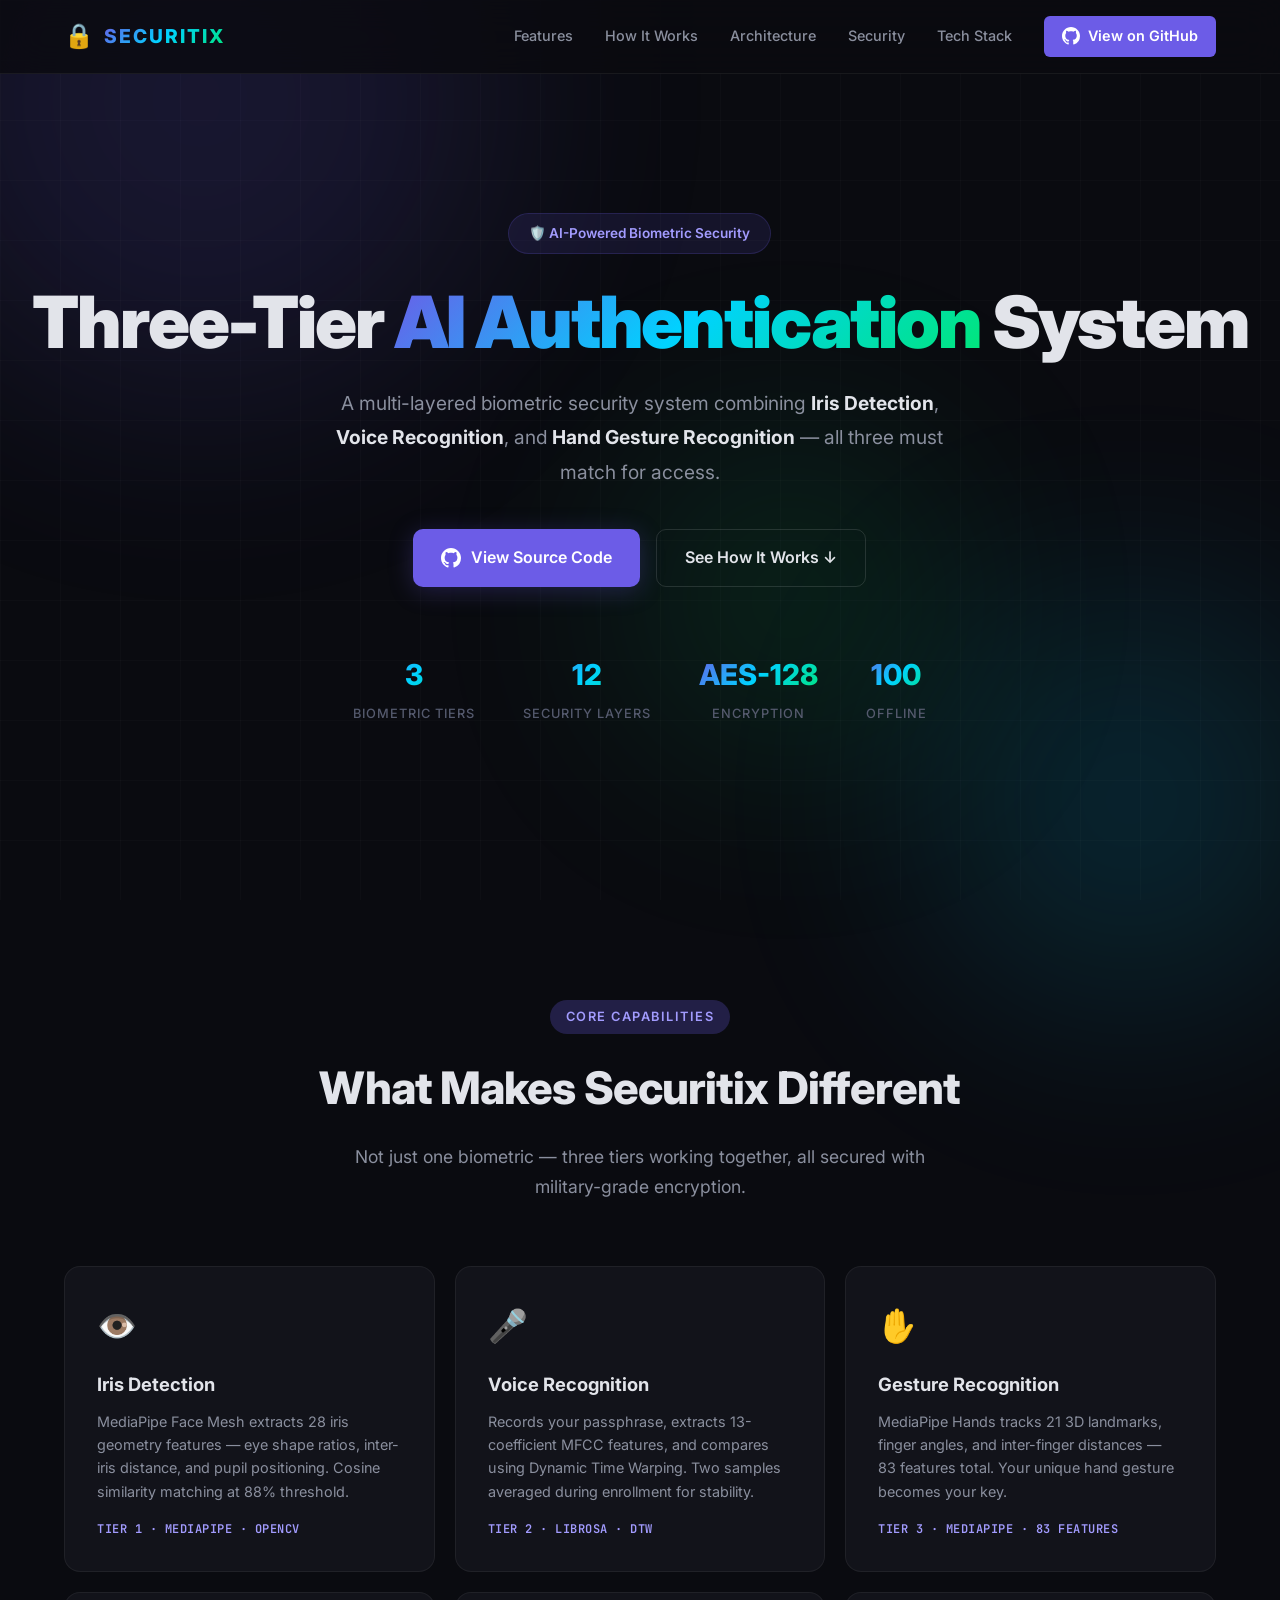
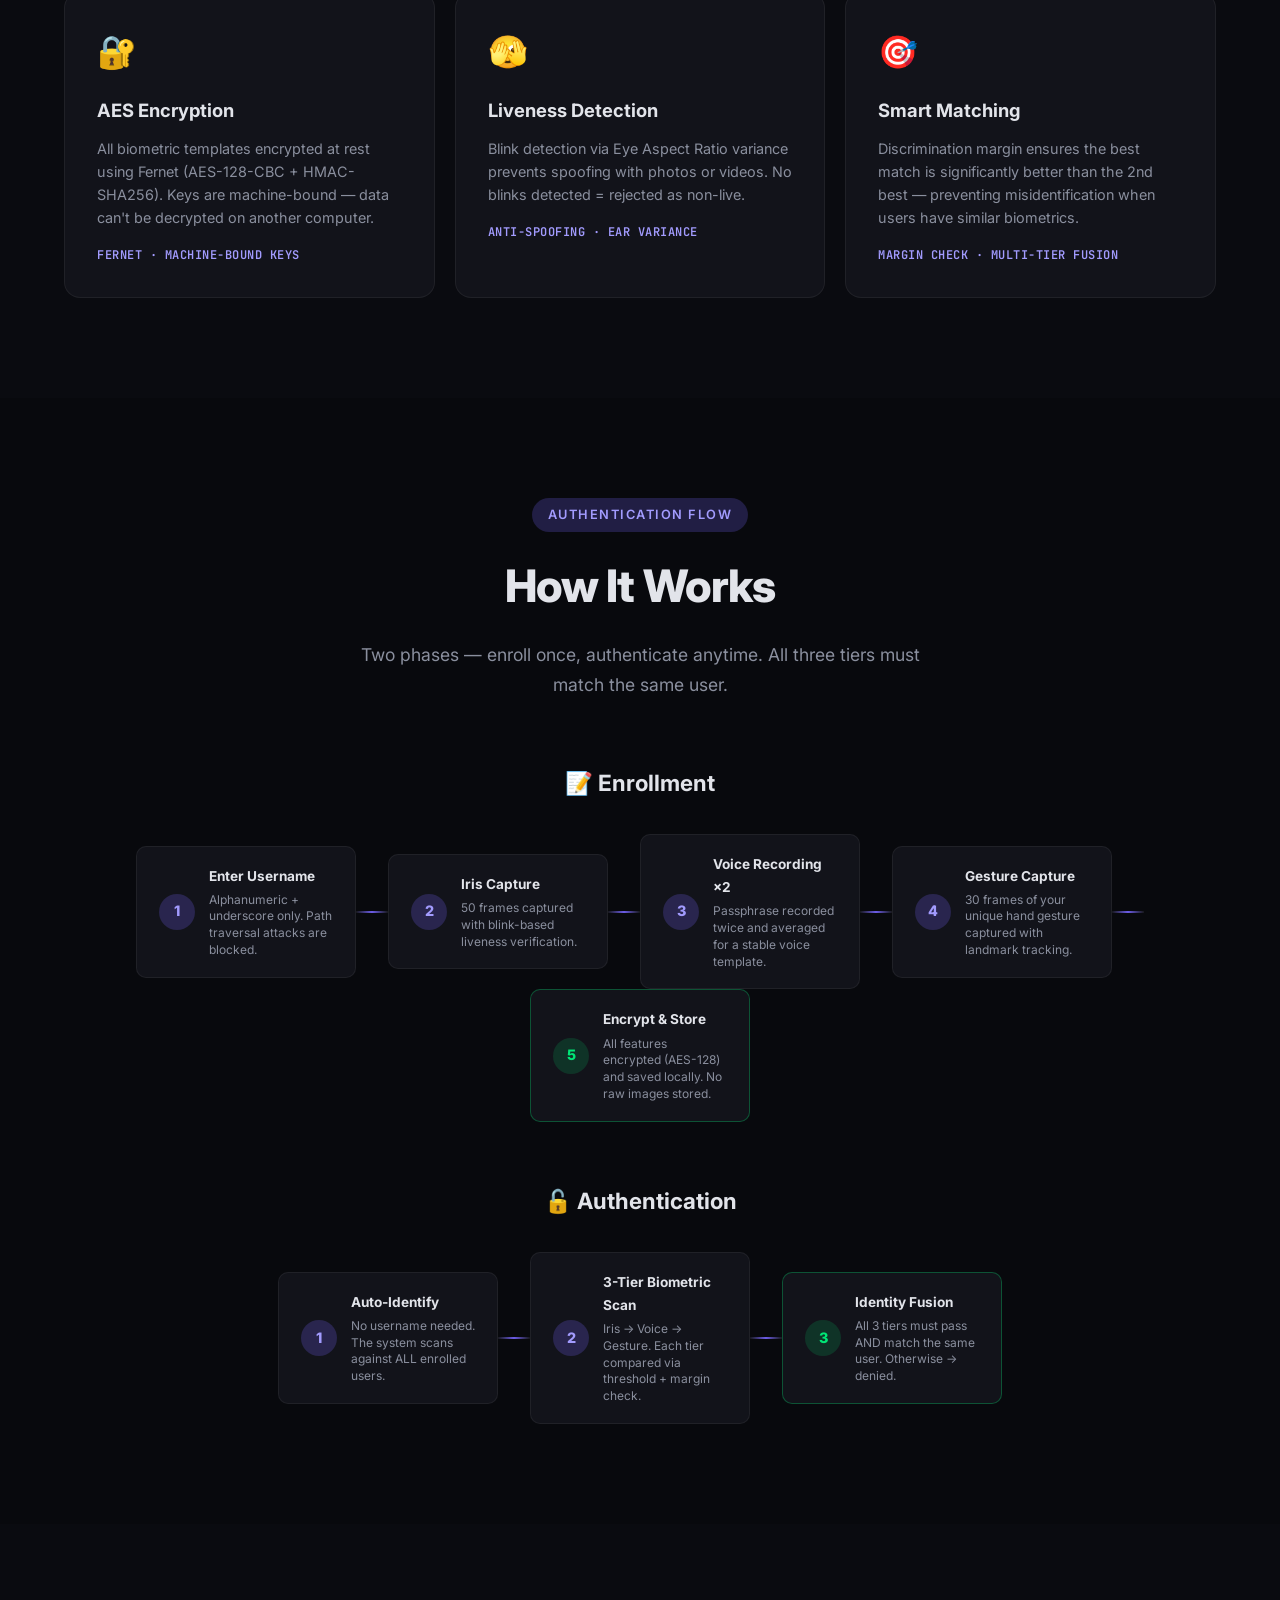
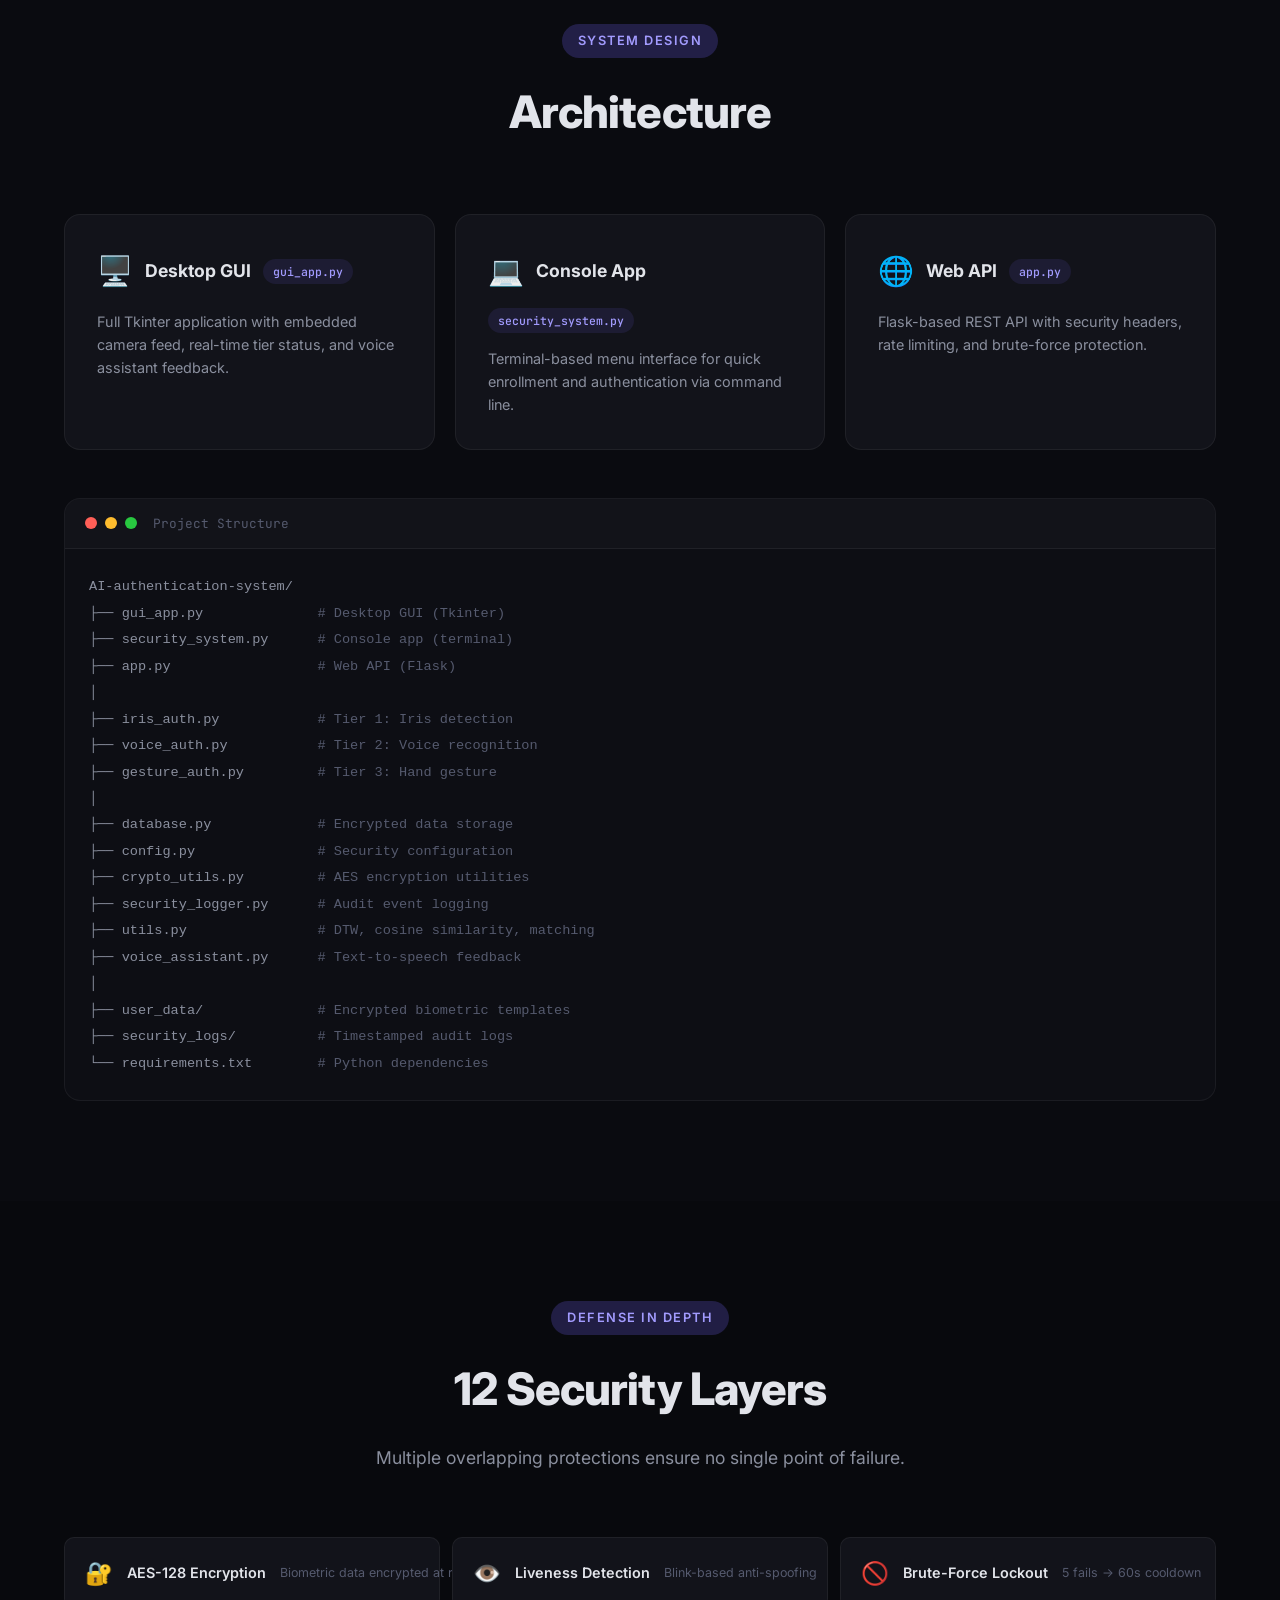
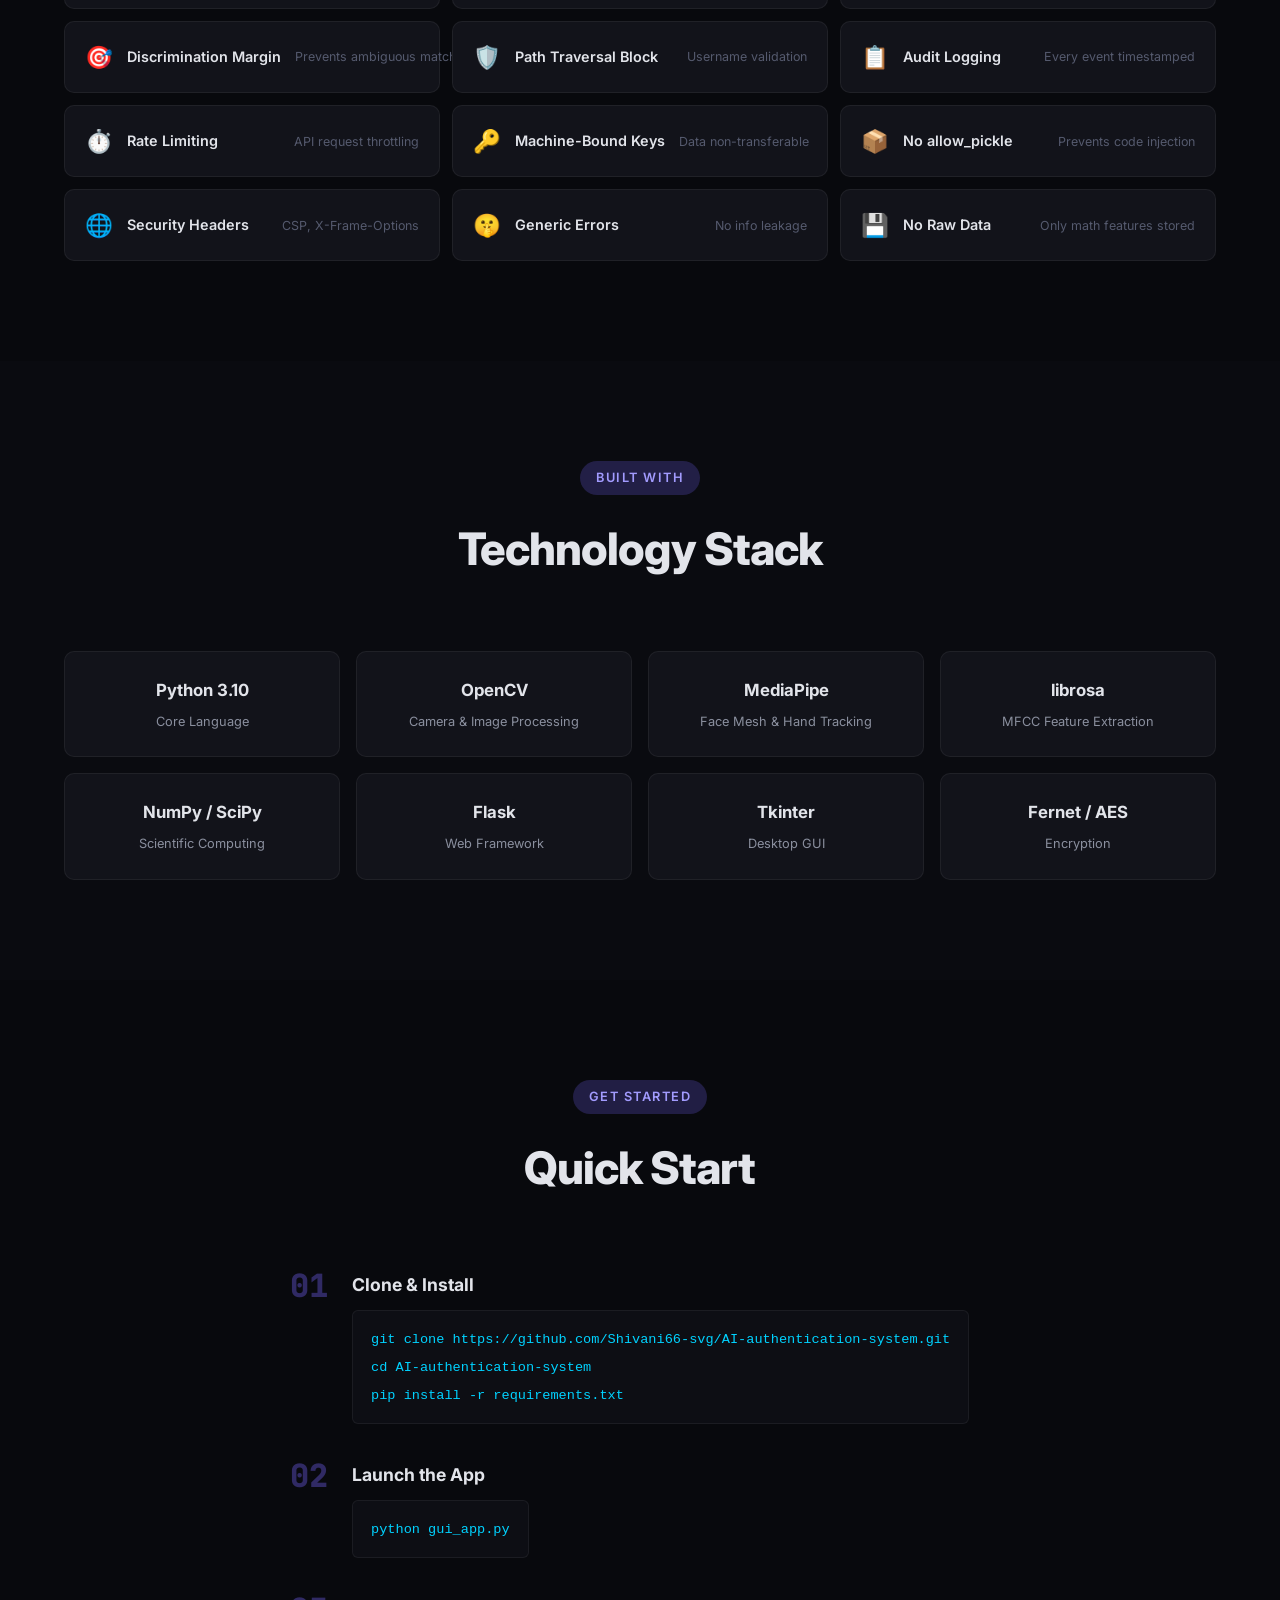
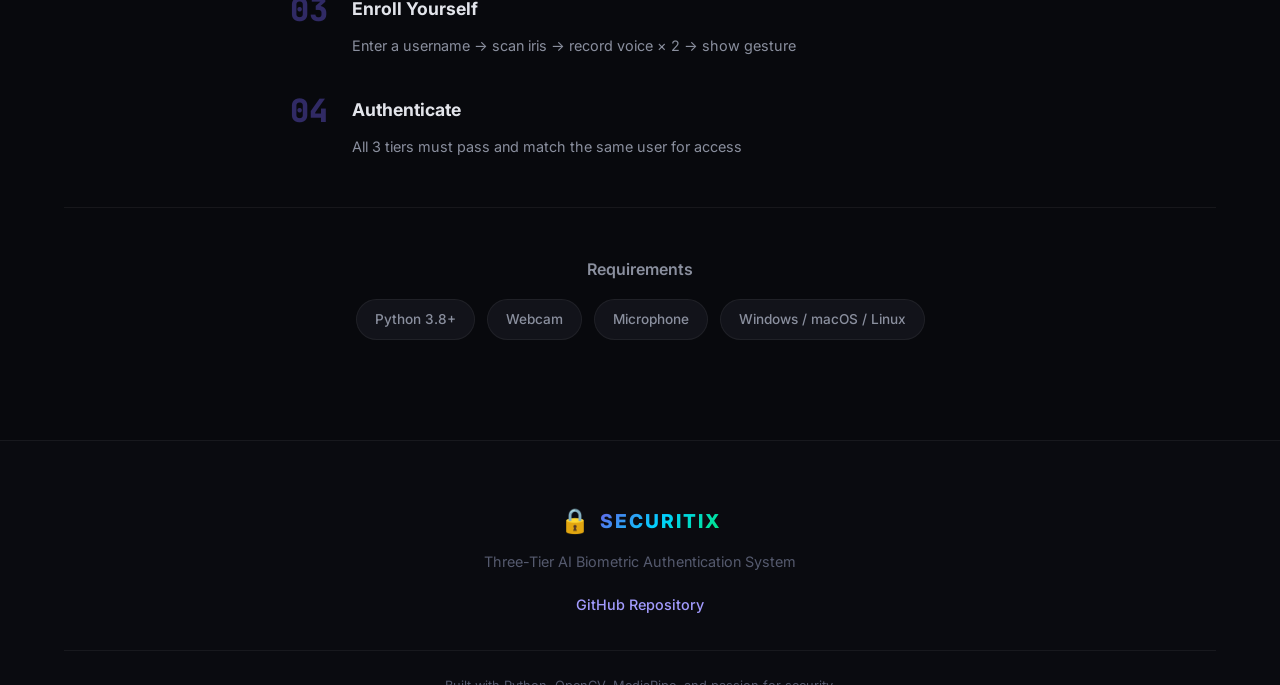
==== showcase/index.html @ 81d1f4fc "vercel" ====
<!DOCTYPE html>
<html lang="en">
<head>
    <meta charset="UTF-8">
    <meta name="viewport" content="width=device-width, initial-scale=1.0">
    <title>SECURITIX — Three-Tier AI Biometric Authentication System</title>
    <meta name="description" content="A multi-layered biometric security system using Iris Detection, Voice Recognition, and Hand Gesture Recognition for secure user authentication.">
    <link rel="preconnect" href="https://fonts.googleapis.com">
    <link rel="preconnect" href="https://fonts.gstatic.com" crossorigin>
    <link href="https://fonts.googleapis.com/css2?family=Inter:wght@300;400;500;600;700;800;900&family=JetBrains+Mono:wght@400;500;600&display=swap" rel="stylesheet">
    <link rel="stylesheet" href="style.css">
</head>
<body>
    <!-- Animated background -->
    <div class="bg-grid"></div>
    <div class="bg-glow bg-glow-1"></div>
    <div class="bg-glow bg-glow-2"></div>
    <div class="bg-glow bg-glow-3"></div>

    <!-- Navigation -->
    <nav class="navbar" id="navbar">
        <div class="nav-container">
            <a href="#" class="nav-logo">
                <span class="logo-icon">🔒</span>
                <span class="logo-text">SECURITIX</span>
            </a>
            <div class="nav-links">
                <a href="#features">Features</a>
                <a href="#how-it-works">How It Works</a>
                <a href="#architecture">Architecture</a>
                <a href="#security">Security</a>
                <a href="#tech-stack">Tech Stack</a>
                <a href="https://github.com/Shivani66-svg/AI-authentication-system" target="_blank" class="nav-btn">
                    <svg width="18" height="18" viewBox="0 0 24 24" fill="currentColor"><path d="M12 0C5.37 0 0 5.37 0 12c0 5.31 3.435 9.795 8.205 11.385.6.105.825-.255.825-.57 0-.285-.015-1.23-.015-2.235-3.015.555-3.795-.735-4.035-1.41-.135-.345-.72-1.41-1.23-1.695-.42-.225-1.02-.78-.015-.795.945-.015 1.62.87 1.845 1.23 1.08 1.815 2.805 1.305 3.495.99.105-.78.42-1.305.765-1.605-2.67-.3-5.46-1.335-5.46-5.925 0-1.305.465-2.385 1.23-3.225-.12-.3-.54-1.53.12-3.18 0 0 1.005-.315 3.3 1.23.96-.27 1.98-.405 3-.405s2.04.135 3 .405c2.295-1.56 3.3-1.23 3.3-1.23.66 1.65.24 2.88.12 3.18.765.84 1.23 1.905 1.23 3.225 0 4.605-2.805 5.625-5.475 5.925.435.375.81 1.095.81 2.22 0 1.605-.015 2.895-.015 3.3 0 .315.225.69.825.57A12.02 12.02 0 0024 12c0-6.63-5.37-12-12-12z"/></svg>
                    View on GitHub
                </a>
            </div>
        </div>
    </nav>

    <!-- Hero Section -->
    <section class="hero" id="hero">
        <div class="hero-content">
            <div class="hero-badge">🛡️ AI-Powered Biometric Security</div>
            <h1 class="hero-title">
                Three-Tier
                <span class="gradient-text">AI Authentication</span>
                System
            </h1>
            <p class="hero-subtitle">
                A multi-layered biometric security system combining
                <strong>Iris Detection</strong>, <strong>Voice Recognition</strong>, and
                <strong>Hand Gesture Recognition</strong> — all three must match for access.
            </p>
            <div class="hero-actions">
                <a href="https://github.com/Shivani66-svg/AI-authentication-system" target="_blank" class="btn btn-primary">
                    <svg width="20" height="20" viewBox="0 0 24 24" fill="currentColor"><path d="M12 0C5.37 0 0 5.37 0 12c0 5.31 3.435 9.795 8.205 11.385.6.105.825-.255.825-.57 0-.285-.015-1.23-.015-2.235-3.015.555-3.795-.735-4.035-1.41-.135-.345-.72-1.41-1.23-1.695-.42-.225-1.02-.78-.015-.795.945-.015 1.62.87 1.845 1.23 1.08 1.815 2.805 1.305 3.495.99.105-.78.42-1.305.765-1.605-2.67-.3-5.46-1.335-5.46-5.925 0-1.305.465-2.385 1.23-3.225-.12-.3-.54-1.53.12-3.18 0 0 1.005-.315 3.3 1.23.96-.27 1.98-.405 3-.405s2.04.135 3 .405c2.295-1.56 3.3-1.23 3.3-1.23.66 1.65.24 2.88.12 3.18.765.84 1.23 1.905 1.23 3.225 0 4.605-2.805 5.625-5.475 5.925.435.375.81 1.095.81 2.22 0 1.605-.015 2.895-.015 3.3 0 .315.225.69.825.57A12.02 12.02 0 0024 12c0-6.63-5.37-12-12-12z"/></svg>
                    View Source Code
                </a>
                <a href="#how-it-works" class="btn btn-outline">See How It Works ↓</a>
            </div>

            <!-- Hero Stats -->
            <div class="hero-stats">
                <div class="stat">
                    <span class="stat-number">3</span>
                    <span class="stat-label">Biometric Tiers</span>
                </div>
                <div class="stat">
                    <span class="stat-number">12</span>
                    <span class="stat-label">Security Layers</span>
                </div>
                <div class="stat">
                    <span class="stat-number">AES-128</span>
                    <span class="stat-label">Encryption</span>
                </div>
                <div class="stat">
                    <span class="stat-number">100%</span>
                    <span class="stat-label">Offline</span>
                </div>
            </div>
        </div>
    </section>

    <!-- Features Section -->
    <section class="section" id="features">
        <div class="container">
            <div class="section-header">
                <span class="section-tag">Core Capabilities</span>
                <h2 class="section-title">What Makes Securitix Different</h2>
                <p class="section-subtitle">Not just one biometric — three tiers working together, all secured with military-grade encryption.</p>
            </div>

            <div class="features-grid">
                <div class="feature-card feature-highlight">
                    <div class="feature-icon">👁️</div>
                    <h3>Iris Detection</h3>
                    <p>MediaPipe Face Mesh extracts 28 iris geometry features — eye shape ratios, inter-iris distance, and pupil positioning. Cosine similarity matching at 88% threshold.</p>
                    <div class="feature-tech">Tier 1 · MediaPipe · OpenCV</div>
                </div>
                <div class="feature-card">
                    <div class="feature-icon">🎤</div>
                    <h3>Voice Recognition</h3>
                    <p>Records your passphrase, extracts 13-coefficient MFCC features, and compares using Dynamic Time Warping. Two samples averaged during enrollment for stability.</p>
                    <div class="feature-tech">Tier 2 · librosa · DTW</div>
                </div>
                <div class="feature-card">
                    <div class="feature-icon">✋</div>
                    <h3>Gesture Recognition</h3>
                    <p>MediaPipe Hands tracks 21 3D landmarks, finger angles, and inter-finger distances — 83 features total. Your unique hand gesture becomes your key.</p>
                    <div class="feature-tech">Tier 3 · MediaPipe · 83 Features</div>
                </div>
                <div class="feature-card">
                    <div class="feature-icon">🔐</div>
                    <h3>AES Encryption</h3>
                    <p>All biometric templates encrypted at rest using Fernet (AES-128-CBC + HMAC-SHA256). Keys are machine-bound — data can't be decrypted on another computer.</p>
                    <div class="feature-tech">Fernet · Machine-Bound Keys</div>
                </div>
                <div class="feature-card">
                    <div class="feature-icon">🫣</div>
                    <h3>Liveness Detection</h3>
                    <p>Blink detection via Eye Aspect Ratio variance prevents spoofing with photos or videos. No blinks detected = rejected as non-live.</p>
                    <div class="feature-tech">Anti-Spoofing · EAR Variance</div>
                </div>
                <div class="feature-card">
                    <div class="feature-icon">🎯</div>
                    <h3>Smart Matching</h3>
                    <p>Discrimination margin ensures the best match is significantly better than the 2nd best — preventing misidentification when users have similar biometrics.</p>
                    <div class="feature-tech">Margin Check · Multi-Tier Fusion</div>
                </div>
            </div>
        </div>
    </section>

    <!-- How It Works -->
    <section class="section section-dark" id="how-it-works">
        <div class="container">
            <div class="section-header">
                <span class="section-tag">Authentication Flow</span>
                <h2 class="section-title">How It Works</h2>
                <p class="section-subtitle">Two phases — enroll once, authenticate anytime. All three tiers must match the same user.</p>
            </div>

            <!-- Enrollment Flow -->
            <div class="flow-section">
                <h3 class="flow-title">📝 Enrollment</h3>
                <div class="flow-steps">
                    <div class="flow-step">
                        <div class="step-number">1</div>
                        <div class="step-content">
                            <h4>Enter Username</h4>
                            <p>Alphanumeric + underscore only. Path traversal attacks are blocked.</p>
                        </div>
                    </div>
                    <div class="flow-connector"></div>
                    <div class="flow-step">
                        <div class="step-number">2</div>
                        <div class="step-content">
                            <h4>Iris Capture</h4>
                            <p>50 frames captured with blink-based liveness verification.</p>
                        </div>
                    </div>
                    <div class="flow-connector"></div>
                    <div class="flow-step">
                        <div class="step-number">3</div>
                        <div class="step-content">
                            <h4>Voice Recording ×2</h4>
                            <p>Passphrase recorded twice and averaged for a stable voice template.</p>
                        </div>
                    </div>
                    <div class="flow-connector"></div>
                    <div class="flow-step">
                        <div class="step-number">4</div>
                        <div class="step-content">
                            <h4>Gesture Capture</h4>
                            <p>30 frames of your unique hand gesture captured with landmark tracking.</p>
                        </div>
                    </div>
                    <div class="flow-connector"></div>
                    <div class="flow-step step-final">
                        <div class="step-number">5</div>
                        <div class="step-content">
                            <h4>Encrypt & Store</h4>
                            <p>All features encrypted (AES-128) and saved locally. No raw images stored.</p>
                        </div>
                    </div>
                </div>
            </div>

            <!-- Authentication Flow -->
            <div class="flow-section">
                <h3 class="flow-title">🔓 Authentication</h3>
                <div class="flow-steps">
                    <div class="flow-step">
                        <div class="step-number">1</div>
                        <div class="step-content">
                            <h4>Auto-Identify</h4>
                            <p>No username needed. The system scans against ALL enrolled users.</p>
                        </div>
                    </div>
                    <div class="flow-connector"></div>
                    <div class="flow-step">
                        <div class="step-number">2</div>
                        <div class="step-content">
                            <h4>3-Tier Biometric Scan</h4>
                            <p>Iris → Voice → Gesture. Each tier compared via threshold + margin check.</p>
                        </div>
                    </div>
                    <div class="flow-connector"></div>
                    <div class="flow-step step-final">
                        <div class="step-number">3</div>
                        <div class="step-content">
                            <h4>Identity Fusion</h4>
                            <p>All 3 tiers must pass AND match the same user. Otherwise → denied.</p>
                        </div>
                    </div>
                </div>
            </div>
        </div>
    </section>

    <!-- Architecture Section -->
    <section class="section" id="architecture">
        <div class="container">
            <div class="section-header">
                <span class="section-tag">System Design</span>
                <h2 class="section-title">Architecture</h2>
            </div>

            <div class="arch-grid">
                <div class="arch-card">
                    <div class="arch-header">
                        <span class="arch-icon">🖥️</span>
                        <h3>Desktop GUI</h3>
                        <span class="arch-badge">gui_app.py</span>
                    </div>
                    <p>Full Tkinter application with embedded camera feed, real-time tier status, and voice assistant feedback.</p>
                </div>
                <div class="arch-card">
                    <div class="arch-header">
                        <span class="arch-icon">💻</span>
                        <h3>Console App</h3>
                        <span class="arch-badge">security_system.py</span>
                    </div>
                    <p>Terminal-based menu interface for quick enrollment and authentication via command line.</p>
                </div>
                <div class="arch-card">
                    <div class="arch-header">
                        <span class="arch-icon">🌐</span>
                        <h3>Web API</h3>
                        <span class="arch-badge">app.py</span>
                    </div>
                    <p>Flask-based REST API with security headers, rate limiting, and brute-force protection.</p>
                </div>
            </div>

            <!-- File Structure -->
            <div class="code-block">
                <div class="code-header">
                    <span class="code-dot red"></span>
                    <span class="code-dot yellow"></span>
                    <span class="code-dot green"></span>
                    <span class="code-title">Project Structure</span>
                </div>
                <pre class="code-content"><code>AI-authentication-system/
├── gui_app.py              <span class="code-comment"># Desktop GUI (Tkinter)</span>
├── security_system.py      <span class="code-comment"># Console app (terminal)</span>
├── app.py                  <span class="code-comment"># Web API (Flask)</span>
│
├── iris_auth.py            <span class="code-comment"># Tier 1: Iris detection</span>
├── voice_auth.py           <span class="code-comment"># Tier 2: Voice recognition</span>
├── gesture_auth.py         <span class="code-comment"># Tier 3: Hand gesture</span>
│
├── database.py             <span class="code-comment"># Encrypted data storage</span>
├── config.py               <span class="code-comment"># Security configuration</span>
├── crypto_utils.py         <span class="code-comment"># AES encryption utilities</span>
├── security_logger.py      <span class="code-comment"># Audit event logging</span>
├── utils.py                <span class="code-comment"># DTW, cosine similarity, matching</span>
├── voice_assistant.py      <span class="code-comment"># Text-to-speech feedback</span>
│
├── user_data/              <span class="code-comment"># Encrypted biometric templates</span>
├── security_logs/          <span class="code-comment"># Timestamped audit logs</span>
└── requirements.txt        <span class="code-comment"># Python dependencies</span></code></pre>
            </div>
        </div>
    </section>

    <!-- Security Section -->
    <section class="section section-dark" id="security">
        <div class="container">
            <div class="section-header">
                <span class="section-tag">Defense in Depth</span>
                <h2 class="section-title">12 Security Layers</h2>
                <p class="section-subtitle">Multiple overlapping protections ensure no single point of failure.</p>
            </div>

            <div class="security-grid">
                <div class="sec-item"><span class="sec-icon">🔐</span><span class="sec-name">AES-128 Encryption</span><span class="sec-desc">Biometric data encrypted at rest</span></div>
                <div class="sec-item"><span class="sec-icon">👁️</span><span class="sec-name">Liveness Detection</span><span class="sec-desc">Blink-based anti-spoofing</span></div>
                <div class="sec-item"><span class="sec-icon">🚫</span><span class="sec-name">Brute-Force Lockout</span><span class="sec-desc">5 fails → 60s cooldown</span></div>
                <div class="sec-item"><span class="sec-icon">🎯</span><span class="sec-name">Discrimination Margin</span><span class="sec-desc">Prevents ambiguous matches</span></div>
                <div class="sec-item"><span class="sec-icon">🛡️</span><span class="sec-name">Path Traversal Block</span><span class="sec-desc">Username validation</span></div>
                <div class="sec-item"><span class="sec-icon">📋</span><span class="sec-name">Audit Logging</span><span class="sec-desc">Every event timestamped</span></div>
                <div class="sec-item"><span class="sec-icon">⏱️</span><span class="sec-name">Rate Limiting</span><span class="sec-desc">API request throttling</span></div>
                <div class="sec-item"><span class="sec-icon">🔑</span><span class="sec-name">Machine-Bound Keys</span><span class="sec-desc">Data non-transferable</span></div>
                <div class="sec-item"><span class="sec-icon">📦</span><span class="sec-name">No allow_pickle</span><span class="sec-desc">Prevents code injection</span></div>
                <div class="sec-item"><span class="sec-icon">🌐</span><span class="sec-name">Security Headers</span><span class="sec-desc">CSP, X-Frame-Options</span></div>
                <div class="sec-item"><span class="sec-icon">🤫</span><span class="sec-name">Generic Errors</span><span class="sec-desc">No info leakage</span></div>
                <div class="sec-item"><span class="sec-icon">💾</span><span class="sec-name">No Raw Data</span><span class="sec-desc">Only math features stored</span></div>
            </div>
        </div>
    </section>

    <!-- Tech Stack -->
    <section class="section" id="tech-stack">
        <div class="container">
            <div class="section-header">
                <span class="section-tag">Built With</span>
                <h2 class="section-title">Technology Stack</h2>
            </div>

            <div class="tech-grid">
                <div class="tech-card">
                    <div class="tech-name">Python 3.10</div>
                    <div class="tech-role">Core Language</div>
                </div>
                <div class="tech-card">
                    <div class="tech-name">OpenCV</div>
                    <div class="tech-role">Camera & Image Processing</div>
                </div>
                <div class="tech-card">
                    <div class="tech-name">MediaPipe</div>
                    <div class="tech-role">Face Mesh & Hand Tracking</div>
                </div>
                <div class="tech-card">
                    <div class="tech-name">librosa</div>
                    <div class="tech-role">MFCC Feature Extraction</div>
                </div>
                <div class="tech-card">
                    <div class="tech-name">NumPy / SciPy</div>
                    <div class="tech-role">Scientific Computing</div>
                </div>
                <div class="tech-card">
                    <div class="tech-name">Flask</div>
                    <div class="tech-role">Web Framework</div>
                </div>
                <div class="tech-card">
                    <div class="tech-name">Tkinter</div>
                    <div class="tech-role">Desktop GUI</div>
                </div>
                <div class="tech-card">
                    <div class="tech-name">Fernet / AES</div>
                    <div class="tech-role">Encryption</div>
                </div>
            </div>
        </div>
    </section>

    <!-- Quick Start -->
    <section class="section section-dark" id="quickstart">
        <div class="container">
            <div class="section-header">
                <span class="section-tag">Get Started</span>
                <h2 class="section-title">Quick Start</h2>
            </div>

            <div class="quickstart-steps">
                <div class="qs-step">
                    <div class="qs-number">01</div>
                    <div class="qs-content">
                        <h4>Clone & Install</h4>
                        <div class="code-inline">
                            <code>git clone https://github.com/Shivani66-svg/AI-authentication-system.git</code><br>
                            <code>cd AI-authentication-system</code><br>
                            <code>pip install -r requirements.txt</code>
                        </div>
                    </div>
                </div>
                <div class="qs-step">
                    <div class="qs-number">02</div>
                    <div class="qs-content">
                        <h4>Launch the App</h4>
                        <div class="code-inline">
                            <code>python gui_app.py</code>
                        </div>
                    </div>
                </div>
                <div class="qs-step">
                    <div class="qs-number">03</div>
                    <div class="qs-content">
                        <h4>Enroll Yourself</h4>
                        <p>Enter a username → scan iris → record voice × 2 → show gesture</p>
                    </div>
                </div>
                <div class="qs-step">
                    <div class="qs-number">04</div>
                    <div class="qs-content">
                        <h4>Authenticate</h4>
                        <p>All 3 tiers must pass and match the same user for access</p>
                    </div>
                </div>
            </div>

            <div class="qs-requirements">
                <h4>Requirements</h4>
                <div class="req-tags">
                    <span class="req-tag">Python 3.8+</span>
                    <span class="req-tag">Webcam</span>
                    <span class="req-tag">Microphone</span>
                    <span class="req-tag">Windows / macOS / Linux</span>
                </div>
            </div>
        </div>
    </section>

    <!-- Footer -->
    <footer class="footer">
        <div class="container">
            <div class="footer-content">
                <div class="footer-brand">
                    <span class="logo-icon">🔒</span>
                    <span class="logo-text">SECURITIX</span>
                </div>
                <p class="footer-desc">Three-Tier AI Biometric Authentication System</p>
                <div class="footer-links">
                    <a href="https://github.com/Shivani66-svg/AI-authentication-system" target="_blank">GitHub Repository</a>
                </div>
            </div>
            <div class="footer-bottom">
                <p>Built with Python, OpenCV, MediaPipe, and passion for security.</p>
            </div>
        </div>
    </footer>

    <script src="script.js"></script>
</body>
</html>
---- showcase/style.css ----
/* ──────────────────────────────────────────────────────────────
   SECURITIX Showcase — Premium Dark Theme
   ────────────────────────────────────────────────────────────── */

:root {
    --bg: #0a0b10;
    --bg-card: #12131a;
    --bg-card-hover: #181924;
    --bg-dark: #08090d;
    --border: rgba(255, 255, 255, 0.06);
    --border-hover: rgba(255, 255, 255, 0.12);

    --text: #e2e4ea;
    --text-muted: #8a8f9e;
    --text-dim: #555a6e;

    --accent: #6c5ce7;
    --accent-light: #a29bfe;
    --accent-glow: rgba(108, 92, 231, 0.25);

    --cyan: #00d2ff;
    --green: #00e676;
    --orange: #ff9100;
    --red: #ff5252;
    --blue: #448aff;

    --gradient-hero: linear-gradient(135deg, #6c5ce7 0%, #00d2ff 50%, #00e676 100%);
    --gradient-card: linear-gradient(135deg, rgba(108, 92, 231, 0.08), rgba(0, 210, 255, 0.04));

    --radius: 16px;
    --radius-sm: 10px;
    --radius-xs: 6px;

    --font: 'Inter', -apple-system, BlinkMacSystemFont, sans-serif;
    --font-mono: 'JetBrains Mono', 'Fira Code', monospace;
}

* {
    margin: 0;
    padding: 0;
    box-sizing: border-box;
}

html {
    scroll-behavior: smooth;
}

body {
    font-family: var(--font);
    background: var(--bg);
    color: var(--text);
    line-height: 1.7;
    overflow-x: hidden;
}

/* ── Animated Background ────────────────────────────────────── */
.bg-grid {
    position: fixed;
    inset: 0;
    background-image:
        linear-gradient(rgba(255,255,255,0.02) 1px, transparent 1px),
        linear-gradient(90deg, rgba(255,255,255,0.02) 1px, transparent 1px);
    background-size: 60px 60px;
    z-index: 0;
    pointer-events: none;
}

.bg-glow {
    position: fixed;
    border-radius: 50%;
    filter: blur(120px);
    opacity: 0.15;
    z-index: 0;
    pointer-events: none;
    animation: float 20s ease-in-out infinite;
}

.bg-glow-1 {
    width: 600px; height: 600px;
    background: var(--accent);
    top: -200px; left: -100px;
}

.bg-glow-2 {
    width: 400px; height: 400px;
    background: var(--cyan);
    bottom: -100px; right: -50px;
    animation-delay: -7s;
}

.bg-glow-3 {
    width: 300px; height: 300px;
    background: var(--green);
    top: 50%; left: 50%;
    animation-delay: -14s;
}

@keyframes float {
    0%, 100% { transform: translate(0, 0) scale(1); }
    33% { transform: translate(30px, -50px) scale(1.1); }
    66% { transform: translate(-20px, 30px) scale(0.9); }
}

/* ── Layout ─────────────────────────────────────────────────── */
.container {
    max-width: 1200px;
    margin: 0 auto;
    padding: 0 24px;
    position: relative;
    z-index: 1;
}

.section {
    padding: 100px 0;
    position: relative;
    z-index: 1;
}

.section-dark {
    background: var(--bg-dark);
}

.section-header {
    text-align: center;
    margin-bottom: 64px;
}

.section-tag {
    display: inline-block;
    padding: 6px 16px;
    background: var(--accent-glow);
    color: var(--accent-light);
    border-radius: 100px;
    font-size: 0.8rem;
    font-weight: 600;
    text-transform: uppercase;
    letter-spacing: 1.5px;
    margin-bottom: 16px;
}

.section-title {
    font-size: clamp(2rem, 4vw, 2.8rem);
    font-weight: 800;
    margin-bottom: 16px;
    letter-spacing: -0.02em;
}

.section-subtitle {
    font-size: 1.1rem;
    color: var(--text-muted);
    max-width: 600px;
    margin: 0 auto;
}

/* ── Navigation ─────────────────────────────────────────────── */
.navbar {
    position: fixed;
    top: 0;
    left: 0;
    right: 0;
    z-index: 100;
    padding: 16px 0;
    transition: all 0.3s ease;
    backdrop-filter: blur(20px);
    background: rgba(10, 11, 16, 0.8);
    border-bottom: 1px solid var(--border);
}

.nav-container {
    max-width: 1200px;
    margin: 0 auto;
    padding: 0 24px;
    display: flex;
    align-items: center;
    justify-content: space-between;
}

.nav-logo {
    display: flex;
    align-items: center;
    gap: 10px;
    text-decoration: none;
    color: var(--text);
}

.logo-icon {
    font-size: 1.5rem;
}

.logo-text {
    font-size: 1.2rem;
    font-weight: 800;
    letter-spacing: 2px;
    background: var(--gradient-hero);
    -webkit-background-clip: text;
    -webkit-text-fill-color: transparent;
    background-clip: text;
}

.nav-links {
    display: flex;
    align-items: center;
    gap: 32px;
}

.nav-links a {
    color: var(--text-muted);
    text-decoration: none;
    font-size: 0.9rem;
    font-weight: 500;
    transition: color 0.2s;
}

.nav-links a:hover {
    color: var(--text);
}

.nav-btn {
    display: flex !important;
    align-items: center;
    gap: 8px;
    padding: 8px 18px !important;
    background: var(--accent) !important;
    color: white !important;
    border-radius: var(--radius-xs);
    font-weight: 600 !important;
    transition: all 0.2s !important;
}

.nav-btn:hover {
    background: var(--accent-light) !important;
    transform: translateY(-1px);
}

/* ── Hero ───────────────────────────────────────────────────── */
.hero {
    min-height: 100vh;
    display: flex;
    align-items: center;
    justify-content: center;
    text-align: center;
    padding: 120px 24px 80px;
    position: relative;
    z-index: 1;
}

.hero-badge {
    display: inline-block;
    padding: 8px 20px;
    background: rgba(108, 92, 231, 0.12);
    border: 1px solid rgba(108, 92, 231, 0.2);
    border-radius: 100px;
    font-size: 0.85rem;
    font-weight: 600;
    color: var(--accent-light);
    margin-bottom: 28px;
    animation: fadeInUp 0.8s ease;
}

.hero-title {
    font-size: clamp(2.5rem, 6vw, 4.5rem);
    font-weight: 900;
    line-height: 1.1;
    letter-spacing: -0.03em;
    margin-bottom: 24px;
    animation: fadeInUp 0.8s ease 0.1s both;
}

.gradient-text {
    background: var(--gradient-hero);
    -webkit-background-clip: text;
    -webkit-text-fill-color: transparent;
    background-clip: text;
}

.hero-subtitle {
    font-size: 1.2rem;
    color: var(--text-muted);
    max-width: 650px;
    margin: 0 auto 40px;
    line-height: 1.8;
    animation: fadeInUp 0.8s ease 0.2s both;
}

.hero-subtitle strong {
    color: var(--text);
}

.hero-actions {
    display: flex;
    gap: 16px;
    justify-content: center;
    flex-wrap: wrap;
    animation: fadeInUp 0.8s ease 0.3s both;
}

.btn {
    display: inline-flex;
    align-items: center;
    gap: 10px;
    padding: 14px 28px;
    border-radius: var(--radius-sm);
    font-size: 1rem;
    font-weight: 600;
    text-decoration: none;
    transition: all 0.25s ease;
    cursor: pointer;
}

.btn-primary {
    background: var(--accent);
    color: white;
    box-shadow: 0 4px 24px var(--accent-glow);
}

.btn-primary:hover {
    background: var(--accent-light);
    transform: translateY(-2px);
    box-shadow: 0 8px 32px var(--accent-glow);
}

.btn-outline {
    background: transparent;
    color: var(--text);
    border: 1px solid var(--border-hover);
}

.btn-outline:hover {
    background: rgba(255,255,255,0.04);
    border-color: var(--text-muted);
}

.hero-stats {
    display: flex;
    justify-content: center;
    gap: 48px;
    margin-top: 64px;
    animation: fadeInUp 0.8s ease 0.4s both;
}

.stat {
    text-align: center;
}

.stat-number {
    display: block;
    font-size: 1.8rem;
    font-weight: 800;
    background: var(--gradient-hero);
    -webkit-background-clip: text;
    -webkit-text-fill-color: transparent;
    background-clip: text;
}

.stat-label {
    font-size: 0.8rem;
    color: var(--text-dim);
    text-transform: uppercase;
    letter-spacing: 1px;
    font-weight: 500;
}

/* ── Feature Cards ──────────────────────────────────────────── */
.features-grid {
    display: grid;
    grid-template-columns: repeat(3, 1fr);
    gap: 20px;
}

.feature-card {
    background: var(--bg-card);
    border: 1px solid var(--border);
    border-radius: var(--radius);
    padding: 32px;
    transition: all 0.3s ease;
    position: relative;
    overflow: hidden;
}

.feature-card::before {
    content: '';
    position: absolute;
    top: 0; left: 0; right: 0;
    height: 2px;
    background: var(--gradient-hero);
    opacity: 0;
    transition: opacity 0.3s;
}

.feature-card:hover {
    border-color: var(--border-hover);
    background: var(--bg-card-hover);
    transform: translateY(-4px);
}

.feature-card:hover::before {
    opacity: 1;
}

.feature-icon {
    font-size: 2rem;
    margin-bottom: 16px;
}

.feature-card h3 {
    font-size: 1.15rem;
    font-weight: 700;
    margin-bottom: 10px;
}

.feature-card p {
    font-size: 0.9rem;
    color: var(--text-muted);
    line-height: 1.6;
}

.feature-tech {
    margin-top: 16px;
    font-size: 0.75rem;
    color: var(--accent-light);
    font-weight: 600;
    font-family: var(--font-mono);
    text-transform: uppercase;
    letter-spacing: 0.5px;
}

/* ── Flow Steps ─────────────────────────────────────────────── */
.flow-section {
    margin-bottom: 60px;
}

.flow-section:last-child {
    margin-bottom: 0;
}

.flow-title {
    font-size: 1.4rem;
    font-weight: 700;
    margin-bottom: 32px;
    text-align: center;
}

.flow-steps {
    display: flex;
    align-items: center;
    justify-content: center;
    flex-wrap: wrap;
    gap: 0;
}

.flow-step {
    display: flex;
    align-items: center;
    gap: 14px;
    background: var(--bg-card);
    border: 1px solid var(--border);
    border-radius: var(--radius-sm);
    padding: 18px 22px;
    max-width: 220px;
    transition: all 0.3s;
}

.flow-step:hover {
    border-color: var(--accent);
    transform: translateY(-2px);
}

.step-final {
    border-color: rgba(0, 230, 118, 0.3);
}

.step-final:hover {
    border-color: var(--green);
}

.step-number {
    width: 36px;
    height: 36px;
    display: flex;
    align-items: center;
    justify-content: center;
    background: var(--accent-glow);
    color: var(--accent-light);
    border-radius: 50%;
    font-weight: 800;
    font-size: 0.9rem;
    flex-shrink: 0;
}

.step-final .step-number {
    background: rgba(0, 230, 118, 0.15);
    color: var(--green);
}

.step-content h4 {
    font-size: 0.85rem;
    font-weight: 700;
    margin-bottom: 4px;
}

.step-content p {
    font-size: 0.75rem;
    color: var(--text-muted);
    line-height: 1.4;
}

.flow-connector {
    width: 32px;
    height: 2px;
    background: linear-gradient(90deg, var(--border), var(--accent), var(--border));
    flex-shrink: 0;
}

/* ── Architecture Cards ─────────────────────────────────────── */
.arch-grid {
    display: grid;
    grid-template-columns: repeat(3, 1fr);
    gap: 20px;
    margin-bottom: 48px;
}

.arch-card {
    background: var(--bg-card);
    border: 1px solid var(--border);
    border-radius: var(--radius);
    padding: 32px;
    transition: all 0.3s;
}

.arch-card:hover {
    border-color: var(--border-hover);
    transform: translateY(-2px);
}

.arch-header {
    display: flex;
    align-items: center;
    gap: 12px;
    margin-bottom: 14px;
    flex-wrap: wrap;
}

.arch-icon {
    font-size: 1.8rem;
}

.arch-header h3 {
    font-weight: 700;
    font-size: 1.1rem;
}

.arch-badge {
    font-family: var(--font-mono);
    font-size: 0.72rem;
    padding: 3px 10px;
    background: rgba(108, 92, 231, 0.12);
    color: var(--accent-light);
    border-radius: 100px;
    font-weight: 500;
}

.arch-card p {
    font-size: 0.9rem;
    color: var(--text-muted);
    line-height: 1.6;
}

/* ── Code Block ─────────────────────────────────────────────── */
.code-block {
    background: #0d0e14;
    border: 1px solid var(--border);
    border-radius: var(--radius);
    overflow: hidden;
}

.code-header {
    display: flex;
    align-items: center;
    gap: 8px;
    padding: 14px 20px;
    background: rgba(255,255,255,0.02);
    border-bottom: 1px solid var(--border);
}

.code-dot {
    width: 12px;
    height: 12px;
    border-radius: 50%;
}

.code-dot.red { background: #ff5f57; }
.code-dot.yellow { background: #febc2e; }
.code-dot.green { background: #28c840; }

.code-title {
    margin-left: 8px;
    font-size: 0.8rem;
    color: var(--text-dim);
    font-family: var(--font-mono);
}

.code-content {
    padding: 24px;
    font-family: var(--font-mono);
    font-size: 0.85rem;
    line-height: 1.8;
    color: var(--text-muted);
    overflow-x: auto;
}

.code-comment {
    color: var(--text-dim);
}

/* ── Security Grid ──────────────────────────────────────────── */
.security-grid {
    display: grid;
    grid-template-columns: repeat(auto-fit, minmax(280px, 1fr));
    gap: 12px;
}

.sec-item {
    display: flex;
    align-items: center;
    gap: 14px;
    padding: 16px 20px;
    background: var(--bg-card);
    border: 1px solid var(--border);
    border-radius: var(--radius-sm);
    transition: all 0.2s;
}

.sec-item:hover {
    border-color: var(--border-hover);
    background: var(--bg-card-hover);
}

.sec-icon {
    font-size: 1.4rem;
    flex-shrink: 0;
}

.sec-name {
    font-weight: 600;
    font-size: 0.9rem;
    white-space: nowrap;
}

.sec-desc {
    font-size: 0.78rem;
    color: var(--text-dim);
    margin-left: auto;
    white-space: nowrap;
}

/* ── Tech Grid ──────────────────────────────────────────────── */
.tech-grid {
    display: grid;
    grid-template-columns: repeat(4, 1fr);
    gap: 16px;
}

.tech-card {
    background: var(--bg-card);
    border: 1px solid var(--border);
    border-radius: var(--radius-sm);
    padding: 24px;
    text-align: center;
    transition: all 0.3s;
}

.tech-card:hover {
    border-color: var(--accent);
    transform: translateY(-3px);
}

.tech-name {
    font-weight: 700;
    font-size: 1.05rem;
    margin-bottom: 6px;
}

.tech-role {
    font-size: 0.8rem;
    color: var(--text-muted);
}

/* ── Quick Start ────────────────────────────────────────────── */
.quickstart-steps {
    max-width: 700px;
    margin: 0 auto;
}

.qs-step {
    display: flex;
    gap: 24px;
    margin-bottom: 36px;
    align-items: flex-start;
}

.qs-number {
    font-size: 2rem;
    font-weight: 900;
    color: var(--accent);
    opacity: 0.4;
    flex-shrink: 0;
    line-height: 1;
    font-family: var(--font-mono);
}

.qs-content h4 {
    font-size: 1.1rem;
    font-weight: 700;
    margin-bottom: 10px;
}

.qs-content p {
    color: var(--text-muted);
    font-size: 0.9rem;
}

.code-inline {
    font-family: var(--font-mono);
    font-size: 0.85rem;
    background: #0d0e14;
    padding: 14px 18px;
    border-radius: var(--radius-xs);
    border: 1px solid var(--border);
    color: var(--cyan);
    line-height: 2;
}

.qs-requirements {
    text-align: center;
    margin-top: 48px;
    padding-top: 48px;
    border-top: 1px solid var(--border);
}

.qs-requirements h4 {
    margin-bottom: 16px;
    color: var(--text-muted);
    font-weight: 600;
}

.req-tags {
    display: flex;
    justify-content: center;
    gap: 12px;
    flex-wrap: wrap;
}

.req-tag {
    padding: 8px 18px;
    background: var(--bg-card);
    border: 1px solid var(--border);
    border-radius: 100px;
    font-size: 0.85rem;
    color: var(--text-muted);
    font-weight: 500;
}

/* ── Footer ─────────────────────────────────────────────────── */
.footer {
    padding: 60px 0 30px;
    border-top: 1px solid var(--border);
    position: relative;
    z-index: 1;
}

.footer-content {
    text-align: center;
    margin-bottom: 32px;
}

.footer-brand {
    display: flex;
    align-items: center;
    justify-content: center;
    gap: 10px;
    margin-bottom: 8px;
}

.footer-desc {
    color: var(--text-dim);
    font-size: 0.9rem;
    margin-bottom: 16px;
}

.footer-links a {
    color: var(--accent-light);
    text-decoration: none;
    font-weight: 500;
    font-size: 0.9rem;
}

.footer-links a:hover {
    text-decoration: underline;
}

.footer-bottom {
    text-align: center;
    padding-top: 24px;
    border-top: 1px solid var(--border);
}

.footer-bottom p {
    font-size: 0.8rem;
    color: var(--text-dim);
}

/* ── Animations ─────────────────────────────────────────────── */
@keyframes fadeInUp {
    from {
        opacity: 0;
        transform: translateY(30px);
    }
    to {
        opacity: 1;
        transform: translateY(0);
    }
}

.reveal {
    opacity: 0;
    transform: translateY(30px);
    transition: all 0.6s ease;
}

.reveal.visible {
    opacity: 1;
    transform: translateY(0);
}

/* ── Responsive ─────────────────────────────────────────────── */
@media (max-width: 900px) {
    .features-grid { grid-template-columns: repeat(2, 1fr); }
    .arch-grid { grid-template-columns: 1fr; }
    .tech-grid { grid-template-columns: repeat(2, 1fr); }
    .hero-stats { gap: 24px; flex-wrap: wrap; }
    .nav-links a:not(.nav-btn) { display: none; }
    .flow-steps { flex-direction: column; }
    .flow-connector { width: 2px; height: 20px; }
    .sec-desc { display: none; }
}

@media (max-width: 600px) {
    .features-grid { grid-template-columns: 1fr; }
    .tech-grid { grid-template-columns: repeat(2, 1fr); }
    .section { padding: 60px 0; }
    .hero { padding: 100px 16px 60px; }
    .hero-stats { gap: 16px; }
    .stat-number { font-size: 1.4rem; }
}
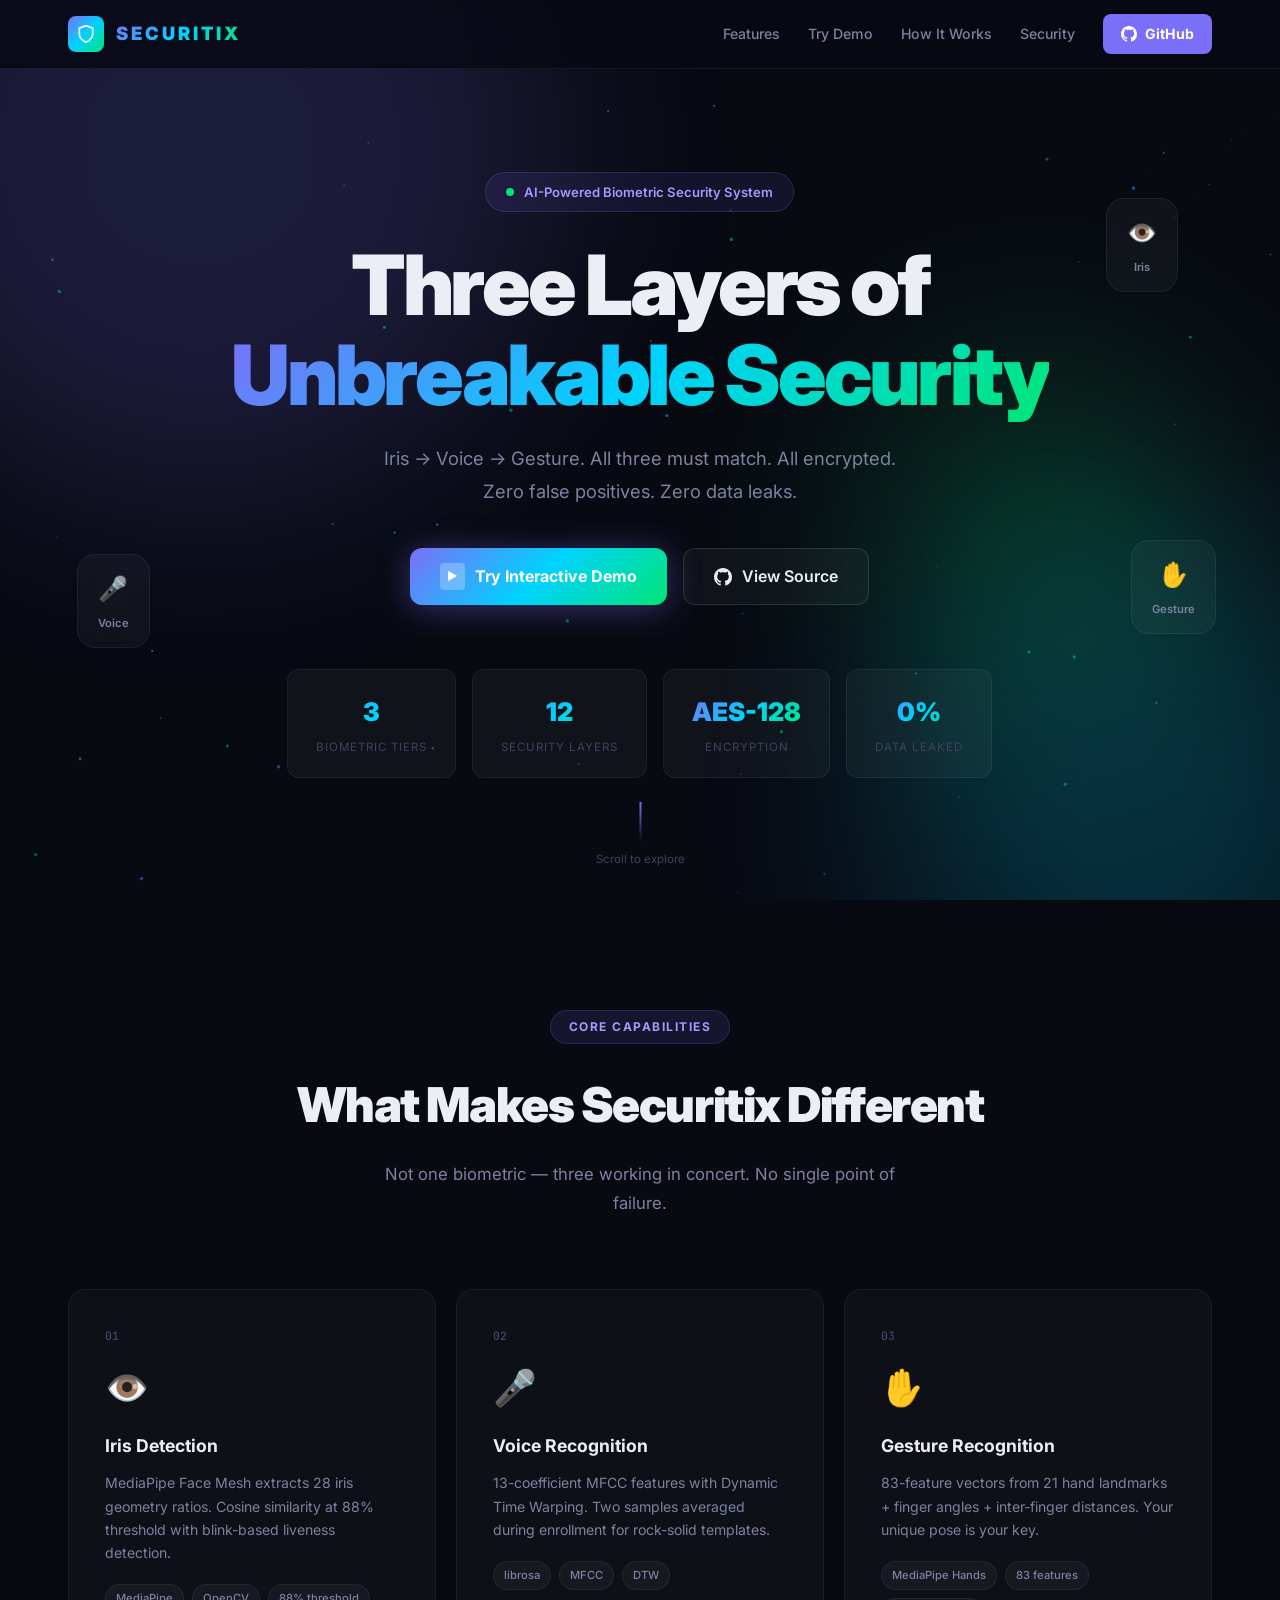
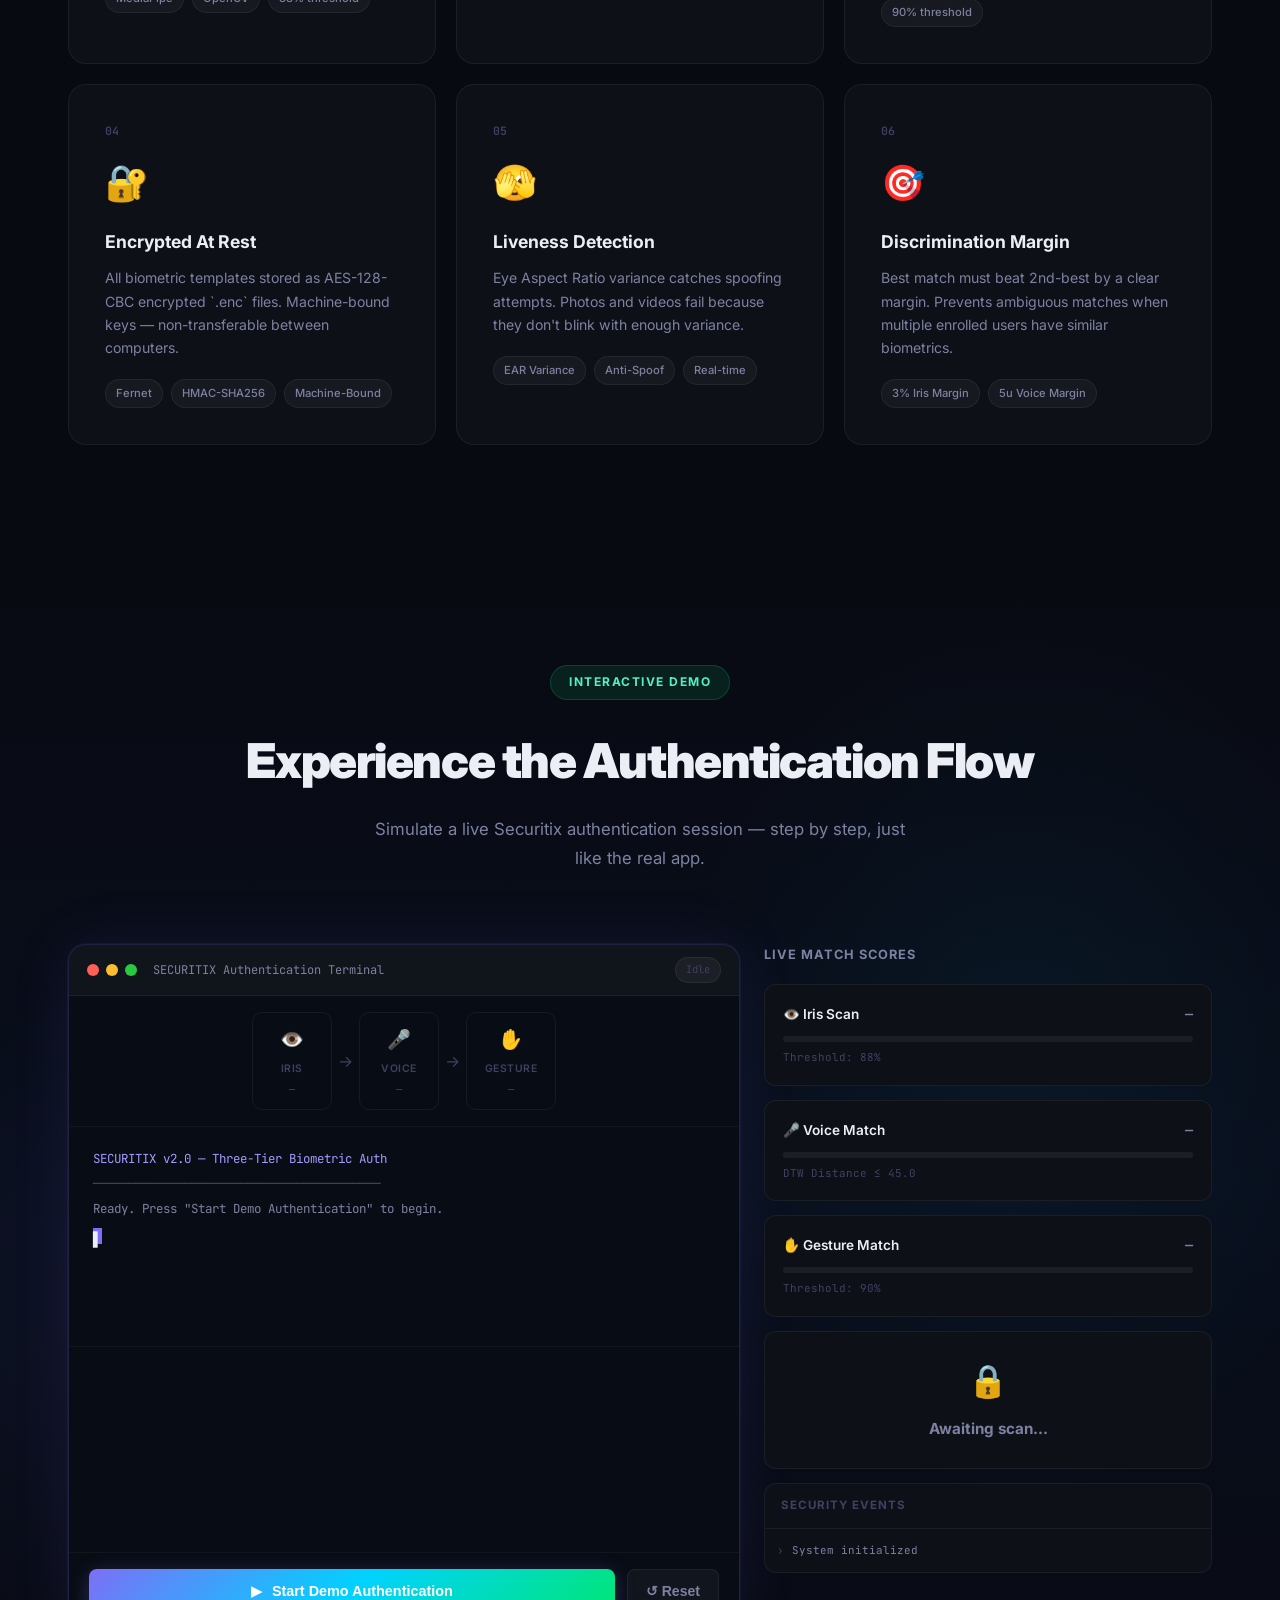
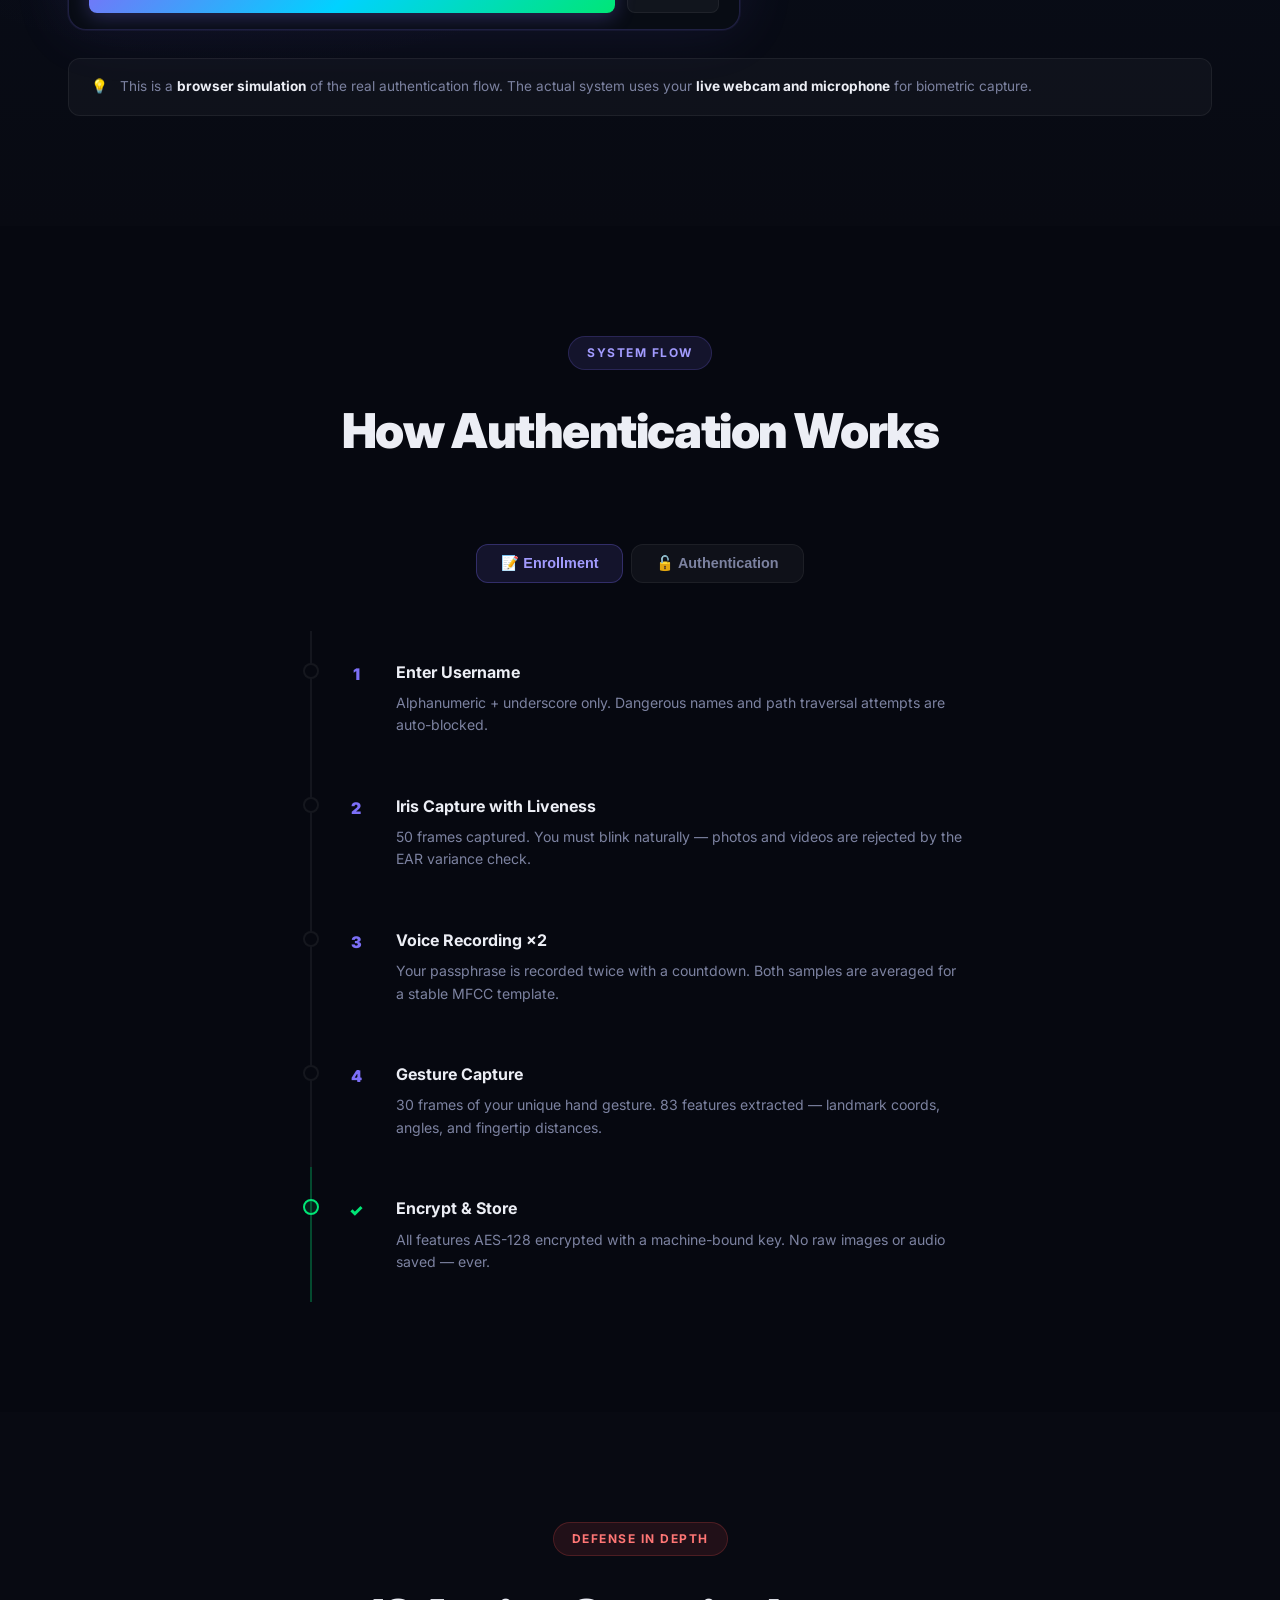
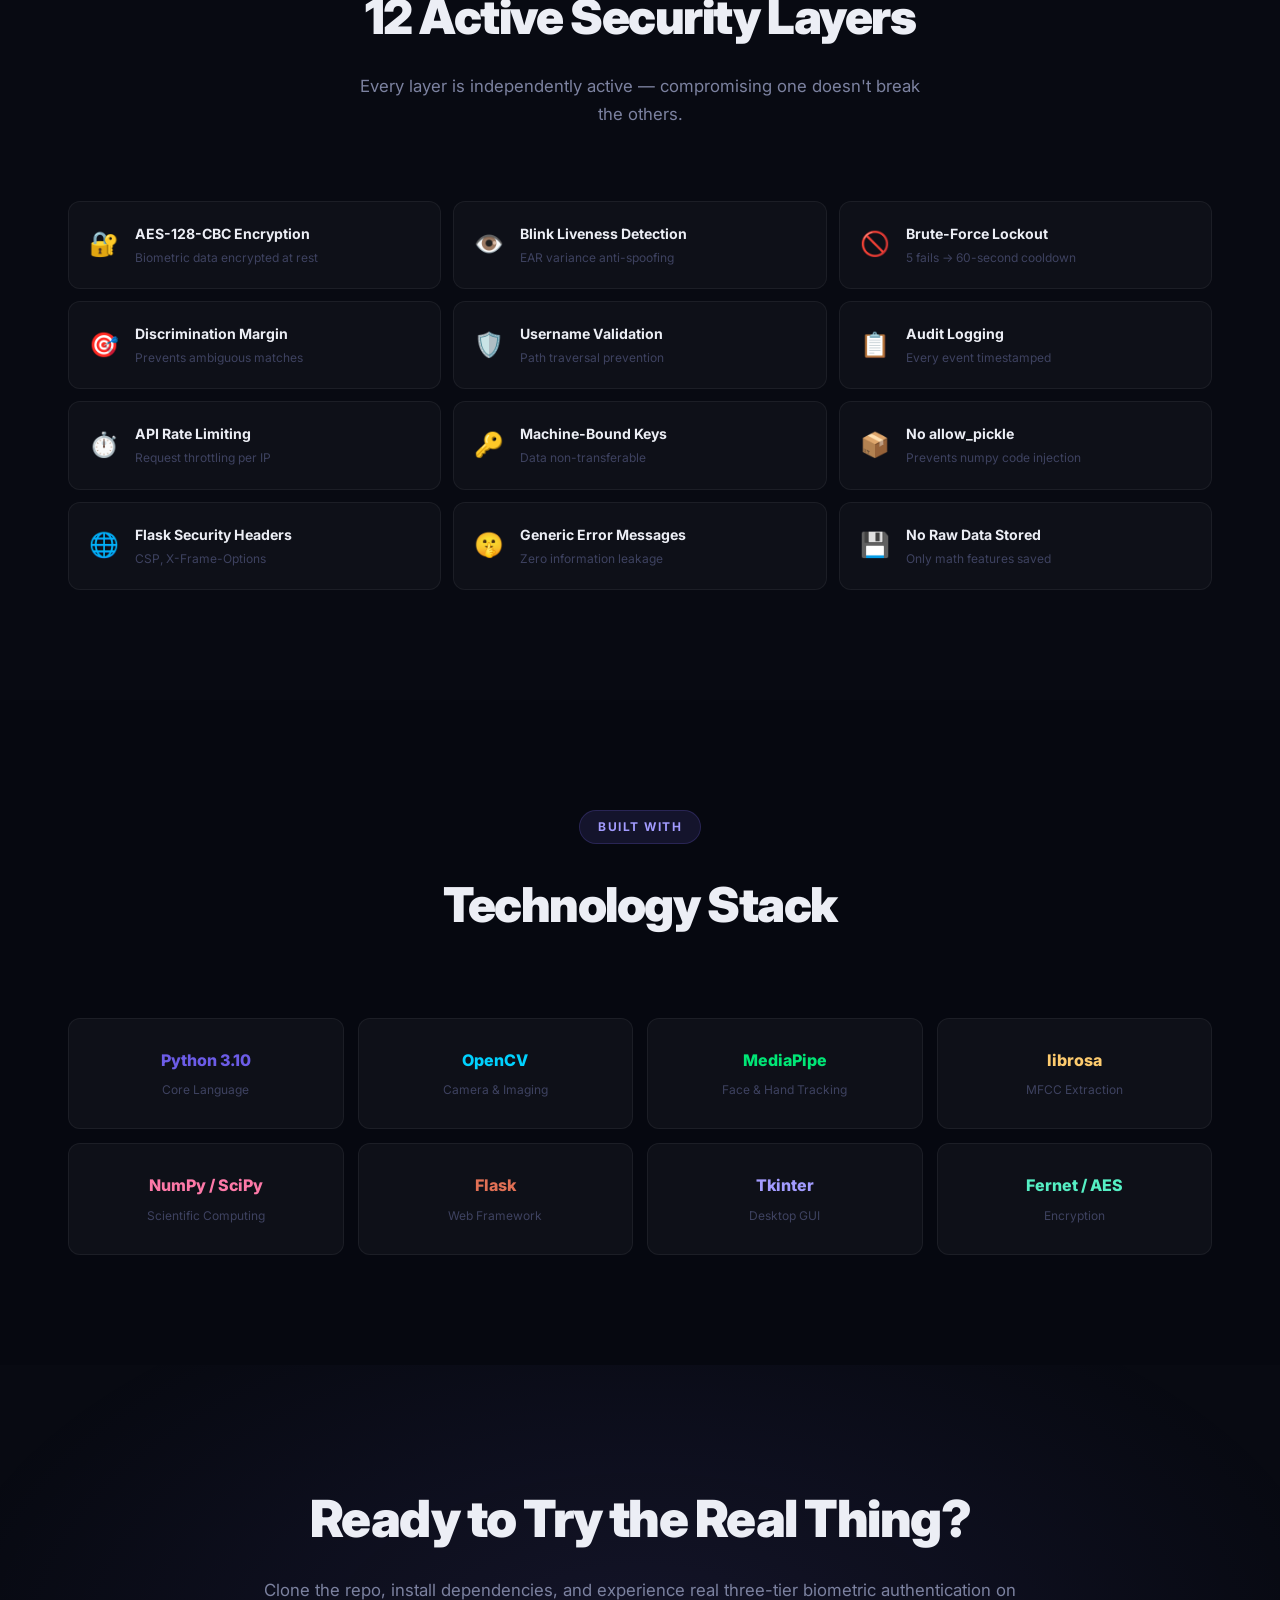
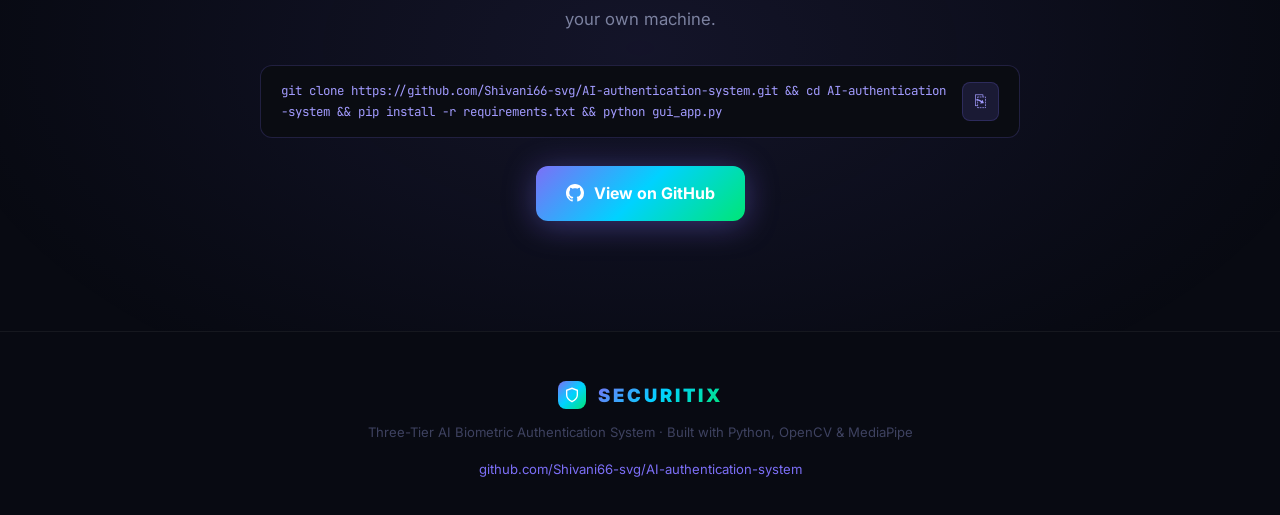
==== commit 7317da36: "vercle 2" ====
--- a/showcase/index.html
+++ b/showcase/index.html
@@ -7,431 +7,489 @@
     <meta name="description" content="A multi-layered biometric security system using Iris Detection, Voice Recognition, and Hand Gesture Recognition for secure user authentication.">
     <link rel="preconnect" href="https://fonts.googleapis.com">
     <link rel="preconnect" href="https://fonts.gstatic.com" crossorigin>
-    <link href="https://fonts.googleapis.com/css2?family=Inter:wght@300;400;500;600;700;800;900&family=JetBrains+Mono:wght@400;500;600&display=swap" rel="stylesheet">
+    <link href="https://fonts.googleapis.com/css2?family=Inter:ital,opsz,wght@0,14..32,100..900;1,14..32,100..900&family=JetBrains+Mono:wght@400;500;700&display=swap" rel="stylesheet">
     <link rel="stylesheet" href="style.css">
 </head>
 <body>
-    <!-- Animated background -->
-    <div class="bg-grid"></div>
-    <div class="bg-glow bg-glow-1"></div>
-    <div class="bg-glow bg-glow-2"></div>
-    <div class="bg-glow bg-glow-3"></div>
-
-    <!-- Navigation -->
-    <nav class="navbar" id="navbar">
-        <div class="nav-container">
-            <a href="#" class="nav-logo">
-                <span class="logo-icon">🔒</span>
+
+<!-- Particles canvas -->
+<canvas id="particles-canvas"></canvas>
+
+<!-- Navigation -->
+<nav class="navbar" id="navbar">
+    <div class="nav-container">
+        <a href="#" class="nav-logo">
+            <div class="logo-shield">
+                <svg viewBox="0 0 24 24" fill="none" stroke="currentColor" stroke-width="2"><path d="M12 22s8-4 8-10V5l-8-3-8 3v7c0 6 8 10 8 10z"/></svg>
+            </div>
+            <span class="logo-text">SECURITIX</span>
+        </a>
+        <div class="nav-links">
+            <a href="#features">Features</a>
+            <a href="#trial">Try Demo</a>
+            <a href="#how-it-works">How It Works</a>
+            <a href="#security">Security</a>
+            <a href="https://github.com/Shivani66-svg/AI-authentication-system" target="_blank" class="nav-cta">
+                <svg width="16" height="16" viewBox="0 0 24 24" fill="currentColor"><path d="M12 0C5.37 0 0 5.37 0 12c0 5.31 3.435 9.795 8.205 11.385.6.105.825-.255.825-.57 0-.285-.015-1.23-.015-2.235-3.015.555-3.795-.735-4.035-1.41-.135-.345-.72-1.41-1.23-1.695-.42-.225-1.02-.78-.015-.795.945-.015 1.62.87 1.845 1.23 1.08 1.815 2.805 1.305 3.495.99.105-.78.42-1.305.765-1.605-2.67-.3-5.46-1.335-5.46-5.925 0-1.305.465-2.385 1.23-3.225-.12-.3-.54-1.53.12-3.18 0 0 1.005-.315 3.3 1.23.96-.27 1.98-.405 3-.405s2.04.135 3 .405c2.295-1.56 3.3-1.23 3.3-1.23.66 1.65.24 2.88.12 3.18.765.84 1.23 1.905 1.23 3.225 0 4.605-2.805 5.625-5.475 5.925.435.375.81 1.095.81 2.22 0 1.605-.015 2.895-.015 3.3 0 .315.225.69.825.57A12.02 12.02 0 0024 12c0-6.63-5.37-12-12-12z"/></svg>
+                GitHub
+            </a>
+        </div>
+        <button class="nav-mobile-btn" id="mobile-toggle">☰</button>
+    </div>
+</nav>
+
+<!-- ═══════════════════════ HERO ═══════════════════════ -->
+<section class="hero" id="hero">
+    <div class="hero-bg-orbs">
+        <div class="orb orb-1"></div>
+        <div class="orb orb-2"></div>
+        <div class="orb orb-3"></div>
+    </div>
+    <div class="hero-content">
+        <div class="hero-eyebrow">
+            <span class="pulse-dot"></span>
+            <span>AI-Powered Biometric Security System</span>
+        </div>
+        <h1 class="hero-title">
+            Three Layers of<br>
+            <span class="hero-gradient">Unbreakable Security</span>
+        </h1>
+        <p class="hero-desc">
+            Iris → Voice → Gesture. All three must match. All encrypted.
+            <br>Zero false positives. Zero data leaks.
+        </p>
+        <div class="hero-cta-group">
+            <a href="#trial" class="btn-hero-primary">
+                <span class="btn-icon">▶</span> Try Interactive Demo
+            </a>
+            <a href="https://github.com/Shivani66-svg/AI-authentication-system" target="_blank" class="btn-hero-ghost">
+                <svg width="18" height="18" viewBox="0 0 24 24" fill="currentColor"><path d="M12 0C5.37 0 0 5.37 0 12c0 5.31 3.435 9.795 8.205 11.385.6.105.825-.255.825-.57 0-.285-.015-1.23-.015-2.235-3.015.555-3.795-.735-4.035-1.41-.135-.345-.72-1.41-1.23-1.695-.42-.225-1.02-.78-.015-.795.945-.015 1.62.87 1.845 1.23 1.08 1.815 2.805 1.305 3.495.99.105-.78.42-1.305.765-1.605-2.67-.3-5.46-1.335-5.46-5.925 0-1.305.465-2.385 1.23-3.225-.12-.3-.54-1.53.12-3.18 0 0 1.005-.315 3.3 1.23.96-.27 1.98-.405 3-.405s2.04.135 3 .405c2.295-1.56 3.3-1.23 3.3-1.23.66 1.65.24 2.88.12 3.18.765.84 1.23 1.905 1.23 3.225 0 4.605-2.805 5.625-5.475 5.925.435.375.81 1.095.81 2.22 0 1.605-.015 2.895-.015 3.3 0 .315.225.69.825.57A12.02 12.02 0 0024 12c0-6.63-5.37-12-12-12z"/></svg>
+                View Source
+            </a>
+        </div>
+
+        <!-- Floating stat cards -->
+        <div class="hero-stats">
+            <div class="stat-card reveal-stat" style="--d:0s">
+                <div class="stat-val">3</div>
+                <div class="stat-lbl">Biometric Tiers</div>
+            </div>
+            <div class="stat-card reveal-stat" style="--d:.1s">
+                <div class="stat-val">12</div>
+                <div class="stat-lbl">Security Layers</div>
+            </div>
+            <div class="stat-card reveal-stat" style="--d:.2s">
+                <div class="stat-val">AES-128</div>
+                <div class="stat-lbl">Encryption</div>
+            </div>
+            <div class="stat-card reveal-stat" style="--d:.3s">
+                <div class="stat-val">0%</div>
+                <div class="stat-lbl">Data Leaked</div>
+            </div>
+        </div>
+    </div>
+
+    <!-- Floating biometric icons -->
+    <div class="hero-floaters">
+        <div class="floater floater-iris">
+            <div class="floater-inner">👁️<span>Iris</span></div>
+        </div>
+        <div class="floater floater-voice">
+            <div class="floater-inner">🎤<span>Voice</span></div>
+        </div>
+        <div class="floater floater-gesture">
+            <div class="floater-inner">✋<span>Gesture</span></div>
+        </div>
+    </div>
+
+    <div class="scroll-hint">
+        <div class="scroll-line"></div>
+        <span>Scroll to explore</span>
+    </div>
+</section>
+
+<!-- ═══════════════════════ FEATURES ═══════════════════════ -->
+<section class="section" id="features">
+    <div class="container">
+        <div class="section-header reveal">
+            <div class="tag">Core Capabilities</div>
+            <h2 class="section-title">What Makes Securitix Different</h2>
+            <p class="section-sub">Not one biometric — three working in concert. No single point of failure.</p>
+        </div>
+
+        <div class="features-grid">
+            <div class="feat-card reveal" style="--accent-c: #6c5ce7">
+                <div class="feat-glow"></div>
+                <div class="feat-num">01</div>
+                <div class="feat-icon">👁️</div>
+                <h3>Iris Detection</h3>
+                <p>MediaPipe Face Mesh extracts 28 iris geometry ratios. Cosine similarity at 88% threshold with blink-based liveness detection.</p>
+                <div class="feat-tags">
+                    <span>MediaPipe</span><span>OpenCV</span><span>88% threshold</span>
+                </div>
+            </div>
+            <div class="feat-card reveal" style="--accent-c: #00d2ff">
+                <div class="feat-glow"></div>
+                <div class="feat-num">02</div>
+                <div class="feat-icon">🎤</div>
+                <h3>Voice Recognition</h3>
+                <p>13-coefficient MFCC features with Dynamic Time Warping. Two samples averaged during enrollment for rock-solid templates.</p>
+                <div class="feat-tags">
+                    <span>librosa</span><span>MFCC</span><span>DTW</span>
+                </div>
+            </div>
+            <div class="feat-card reveal" style="--accent-c: #00e676">
+                <div class="feat-glow"></div>
+                <div class="feat-num">03</div>
+                <div class="feat-icon">✋</div>
+                <h3>Gesture Recognition</h3>
+                <p>83-feature vectors from 21 hand landmarks + finger angles + inter-finger distances. Your unique pose is your key.</p>
+                <div class="feat-tags">
+                    <span>MediaPipe Hands</span><span>83 features</span><span>90% threshold</span>
+                </div>
+            </div>
+            <div class="feat-card reveal" style="--accent-c: #fd79a8">
+                <div class="feat-glow"></div>
+                <div class="feat-num">04</div>
+                <div class="feat-icon">🔐</div>
+                <h3>Encrypted At Rest</h3>
+                <p>All biometric templates stored as AES-128-CBC encrypted `.enc` files. Machine-bound keys — non-transferable between computers.</p>
+                <div class="feat-tags">
+                    <span>Fernet</span><span>HMAC-SHA256</span><span>Machine-Bound</span>
+                </div>
+            </div>
+            <div class="feat-card reveal" style="--accent-c: #fdcb6e">
+                <div class="feat-glow"></div>
+                <div class="feat-num">05</div>
+                <div class="feat-icon">🫣</div>
+                <h3>Liveness Detection</h3>
+                <p>Eye Aspect Ratio variance catches spoofing attempts. Photos and videos fail because they don't blink with enough variance.</p>
+                <div class="feat-tags">
+                    <span>EAR Variance</span><span>Anti-Spoof</span><span>Real-time</span>
+                </div>
+            </div>
+            <div class="feat-card reveal" style="--accent-c: #e17055">
+                <div class="feat-glow"></div>
+                <div class="feat-num">06</div>
+                <div class="feat-icon">🎯</div>
+                <h3>Discrimination Margin</h3>
+                <p>Best match must beat 2nd-best by a clear margin. Prevents ambiguous matches when multiple enrolled users have similar biometrics.</p>
+                <div class="feat-tags">
+                    <span>3% Iris Margin</span><span>5u Voice Margin</span>
+                </div>
+            </div>
+        </div>
+    </div>
+</section>
+
+<!-- ═══════════════════════ TRIAL / DEMO ═══════════════════════ -->
+<section class="section section-trial" id="trial">
+    <div class="trial-bg"></div>
+    <div class="container">
+        <div class="section-header reveal">
+            <div class="tag tag-green">Interactive Demo</div>
+            <h2 class="section-title">Experience the Authentication Flow</h2>
+            <p class="section-sub">Simulate a live Securitix authentication session — step by step, just like the real app.</p>
+        </div>
+
+        <div class="trial-wrapper reveal">
+            <!-- Left: Auth terminal -->
+            <div class="trial-panel">
+                <!-- Status bar -->
+                <div class="trial-statusbar">
+                    <div class="sbar-dots">
+                        <span class="sbar-dot red"></span>
+                        <span class="sbar-dot yellow"></span>
+                        <span class="sbar-dot green"></span>
+                    </div>
+                    <span class="sbar-title">SECURITIX Authentication Terminal</span>
+                    <span class="sbar-status" id="status-badge">Idle</span>
+                </div>
+
+                <!-- Tier progress -->
+                <div class="tier-bar">
+                    <div class="tier-item" id="tier-iris">
+                        <div class="tier-icon">👁️</div>
+                        <div class="tier-label">Iris</div>
+                        <div class="tier-state" id="iris-state">—</div>
+                    </div>
+                    <div class="tier-arrow">→</div>
+                    <div class="tier-item" id="tier-voice">
+                        <div class="tier-icon">🎤</div>
+                        <div class="tier-label">Voice</div>
+                        <div class="tier-state" id="voice-state">—</div>
+                    </div>
+                    <div class="tier-arrow">→</div>
+                    <div class="tier-item" id="tier-gesture">
+                        <div class="tier-icon">✋</div>
+                        <div class="tier-label">Gesture</div>
+                        <div class="tier-state" id="gesture-state">—</div>
+                    </div>
+                </div>
+
+                <!-- Terminal output -->
+                <div class="terminal-output" id="terminal">
+                    <div class="term-line term-info">SECURITIX v2.0 — Three-Tier Biometric Auth</div>
+                    <div class="term-line term-dim">─────────────────────────────────────────</div>
+                    <div class="term-line term-muted">Ready. Press "Start Demo Authentication" to begin.</div>
+                    <div class="term-cursor" id="cursor">▋</div>
+                </div>
+
+                <!-- Scan visualizer -->
+                <div class="scan-viz" id="scan-viz">
+                    <canvas id="scan-canvas" width="460" height="140"></canvas>
+                </div>
+
+                <!-- Controls -->
+                <div class="trial-controls">
+                    <button class="trial-btn-primary" id="start-btn" onclick="startDemo()">
+                        <span id="btn-icon">▶</span>
+                        <span id="btn-text">Start Demo Authentication</span>
+                    </button>
+                    <button class="trial-btn-ghost" onclick="resetDemo()">↺ Reset</button>
+                </div>
+            </div>
+
+            <!-- Right: Live score display -->
+            <div class="trial-scores">
+                <div class="score-header">Live Match Scores</div>
+
+                <div class="score-tier" id="score-iris-block">
+                    <div class="score-tier-header">
+                        <span>👁️ Iris Scan</span>
+                        <span class="score-value" id="score-iris">—</span>
+                    </div>
+                    <div class="score-bar-bg">
+                        <div class="score-bar-fill" id="bar-iris" style="width:0%"></div>
+                    </div>
+                    <div class="score-threshold">Threshold: 88%</div>
+                </div>
+
+                <div class="score-tier" id="score-voice-block">
+                    <div class="score-tier-header">
+                        <span>🎤 Voice Match</span>
+                        <span class="score-value" id="score-voice">—</span>
+                    </div>
+                    <div class="score-bar-bg">
+                        <div class="score-bar-fill" id="bar-voice" style="width:0%"></div>
+                    </div>
+                    <div class="score-threshold">DTW Distance ≤ 45.0</div>
+                </div>
+
+                <div class="score-tier" id="score-gesture-block">
+                    <div class="score-tier-header">
+                        <span>✋ Gesture Match</span>
+                        <span class="score-value" id="score-gesture">—</span>
+                    </div>
+                    <div class="score-bar-bg">
+                        <div class="score-bar-fill" id="bar-gesture" style="width:0%"></div>
+                    </div>
+                    <div class="score-threshold">Threshold: 90%</div>
+                </div>
+
+                <!-- Final verdict -->
+                <div class="verdict-box" id="verdict-box">
+                    <div class="verdict-icon" id="verdict-icon">🔒</div>
+                    <div class="verdict-text" id="verdict-text">Awaiting scan...</div>
+                    <div class="verdict-user" id="verdict-user"></div>
+                </div>
+
+                <!-- Security events log -->
+                <div class="events-log">
+                    <div class="events-header">Security Events</div>
+                    <div class="events-list" id="events-list">
+                        <div class="event-item event-info">System initialized</div>
+                    </div>
+                </div>
+            </div>
+        </div>
+
+        <div class="trial-note reveal">
+            <span>💡</span>
+            <span>This is a <strong>browser simulation</strong> of the real authentication flow. The actual system uses your <strong>live webcam and microphone</strong> for biometric capture.</span>
+        </div>
+    </div>
+</section>
+
+<!-- ═══════════════════════ HOW IT WORKS ═══════════════════════ -->
+<section class="section section-dark" id="how-it-works">
+    <div class="container">
+        <div class="section-header reveal">
+            <div class="tag">System Flow</div>
+            <h2 class="section-title">How Authentication Works</h2>
+        </div>
+
+        <div class="hiw-tabs reveal">
+            <button class="hiw-tab active" onclick="switchTab('enroll', this)">📝 Enrollment</button>
+            <button class="hiw-tab" onclick="switchTab('auth', this)">🔓 Authentication</button>
+        </div>
+
+        <div class="hiw-content" id="tab-enroll">
+            <div class="hiw-steps">
+                <div class="hiw-step reveal">
+                    <div class="hiw-num">1</div>
+                    <div class="hiw-info">
+                        <h4>Enter Username</h4>
+                        <p>Alphanumeric + underscore only. Dangerous names and path traversal attempts are auto-blocked.</p>
+                    </div>
+                </div>
+                <div class="hiw-step reveal">
+                    <div class="hiw-num">2</div>
+                    <div class="hiw-info">
+                        <h4>Iris Capture with Liveness</h4>
+                        <p>50 frames captured. You must blink naturally — photos and videos are rejected by the EAR variance check.</p>
+                    </div>
+                </div>
+                <div class="hiw-step reveal">
+                    <div class="hiw-num">3</div>
+                    <div class="hiw-info">
+                        <h4>Voice Recording ×2</h4>
+                        <p>Your passphrase is recorded twice with a countdown. Both samples are averaged for a stable MFCC template.</p>
+                    </div>
+                </div>
+                <div class="hiw-step reveal">
+                    <div class="hiw-num">4</div>
+                    <div class="hiw-info">
+                        <h4>Gesture Capture</h4>
+                        <p>30 frames of your unique hand gesture. 83 features extracted — landmark coords, angles, and fingertip distances.</p>
+                    </div>
+                </div>
+                <div class="hiw-step hiw-step-success reveal">
+                    <div class="hiw-num">✓</div>
+                    <div class="hiw-info">
+                        <h4>Encrypt & Store</h4>
+                        <p>All features AES-128 encrypted with a machine-bound key. No raw images or audio saved — ever.</p>
+                    </div>
+                </div>
+            </div>
+        </div>
+
+        <div class="hiw-content hidden" id="tab-auth">
+            <div class="hiw-steps">
+                <div class="hiw-step reveal">
+                    <div class="hiw-num">1</div>
+                    <div class="hiw-info">
+                        <h4>No Username Needed</h4>
+                        <p>The system automatically identifies you by scanning against ALL enrolled users in the database.</p>
+                    </div>
+                </div>
+                <div class="hiw-step reveal">
+                    <div class="hiw-num">2</div>
+                    <div class="hiw-info">
+                        <h4>Iris + Liveness Check</h4>
+                        <p>Blink detection first, then iris geometry compared against all stored templates with threshold + margin checks.</p>
+                    </div>
+                </div>
+                <div class="hiw-step reveal">
+                    <div class="hiw-num">3</div>
+                    <div class="hiw-info">
+                        <h4>Voice DTW Matching</h4>
+                        <p>Live passphrase compared using Dynamic Time Warping. Must be within DTW distance ≤ 45.0 from your template.</p>
+                    </div>
+                </div>
+                <div class="hiw-step reveal">
+                    <div class="hiw-num">4</div>
+                    <div class="hiw-info">
+                        <h4>Gesture Verification</h4>
+                        <p>Your hand gesture compared with cosine similarity. Must reach 90% match with discrimination margin enforced.</p>
+                    </div>
+                </div>
+                <div class="hiw-step hiw-step-success reveal">
+                    <div class="hiw-num">✓</div>
+                    <div class="hiw-info">
+                        <h4>Identity Fusion</h4>
+                        <p>All 3 tiers must pass AND all must identify the SAME user. Any mismatch = access denied + audit log entry.</p>
+                    </div>
+                </div>
+            </div>
+        </div>
+    </div>
+</section>
+
+<!-- ═══════════════════════ SECURITY WALL ═══════════════════════ -->
+<section class="section" id="security">
+    <div class="container">
+        <div class="section-header reveal">
+            <div class="tag tag-red">Defense in Depth</div>
+            <h2 class="section-title">12 Active Security Layers</h2>
+            <p class="section-sub">Every layer is independently active — compromising one doesn't break the others.</p>
+        </div>
+
+        <div class="security-wall">
+            <div class="sw-item reveal"><div class="sw-icon">🔐</div><div class="sw-info"><strong>AES-128-CBC Encryption</strong><span>Biometric data encrypted at rest</span></div></div>
+            <div class="sw-item reveal"><div class="sw-icon">👁️</div><div class="sw-info"><strong>Blink Liveness Detection</strong><span>EAR variance anti-spoofing</span></div></div>
+            <div class="sw-item reveal"><div class="sw-icon">🚫</div><div class="sw-info"><strong>Brute-Force Lockout</strong><span>5 fails → 60-second cooldown</span></div></div>
+            <div class="sw-item reveal"><div class="sw-icon">🎯</div><div class="sw-info"><strong>Discrimination Margin</strong><span>Prevents ambiguous matches</span></div></div>
+            <div class="sw-item reveal"><div class="sw-icon">🛡️</div><div class="sw-info"><strong>Username Validation</strong><span>Path traversal prevention</span></div></div>
+            <div class="sw-item reveal"><div class="sw-icon">📋</div><div class="sw-info"><strong>Audit Logging</strong><span>Every event timestamped</span></div></div>
+            <div class="sw-item reveal"><div class="sw-icon">⏱️</div><div class="sw-info"><strong>API Rate Limiting</strong><span>Request throttling per IP</span></div></div>
+            <div class="sw-item reveal"><div class="sw-icon">🔑</div><div class="sw-info"><strong>Machine-Bound Keys</strong><span>Data non-transferable</span></div></div>
+            <div class="sw-item reveal"><div class="sw-icon">📦</div><div class="sw-info"><strong>No allow_pickle</strong><span>Prevents numpy code injection</span></div></div>
+            <div class="sw-item reveal"><div class="sw-icon">🌐</div><div class="sw-info"><strong>Flask Security Headers</strong><span>CSP, X-Frame-Options</span></div></div>
+            <div class="sw-item reveal"><div class="sw-icon">🤫</div><div class="sw-info"><strong>Generic Error Messages</strong><span>Zero information leakage</span></div></div>
+            <div class="sw-item reveal"><div class="sw-icon">💾</div><div class="sw-info"><strong>No Raw Data Stored</strong><span>Only math features saved</span></div></div>
+        </div>
+    </div>
+</section>
+
+<!-- ═══════════════════════ TECH STACK ═══════════════════════ -->
+<section class="section section-dark" id="tech-stack">
+    <div class="container">
+        <div class="section-header reveal">
+            <div class="tag">Built With</div>
+            <h2 class="section-title">Technology Stack</h2>
+        </div>
+
+        <div class="tech-grid">
+            <div class="tech-card reveal" style="--tc:#6c5ce7"><div class="tc-name">Python 3.10</div><div class="tc-role">Core Language</div></div>
+            <div class="tech-card reveal" style="--tc:#00d2ff"><div class="tc-name">OpenCV</div><div class="tc-role">Camera & Imaging</div></div>
+            <div class="tech-card reveal" style="--tc:#00e676"><div class="tc-name">MediaPipe</div><div class="tc-role">Face & Hand Tracking</div></div>
+            <div class="tech-card reveal" style="--tc:#fdcb6e"><div class="tc-name">librosa</div><div class="tc-role">MFCC Extraction</div></div>
+            <div class="tech-card reveal" style="--tc:#fd79a8"><div class="tc-name">NumPy / SciPy</div><div class="tc-role">Scientific Computing</div></div>
+            <div class="tech-card reveal" style="--tc:#e17055"><div class="tc-name">Flask</div><div class="tc-role">Web Framework</div></div>
+            <div class="tech-card reveal" style="--tc:#a29bfe"><div class="tc-name">Tkinter</div><div class="tc-role">Desktop GUI</div></div>
+            <div class="tech-card reveal" style="--tc:#55efc4"><div class="tc-name">Fernet / AES</div><div class="tc-role">Encryption</div></div>
+        </div>
+    </div>
+</section>
+
+<!-- ═══════════════════════ CTA ═══════════════════════ -->
+<section class="section section-cta">
+    <div class="cta-bg"></div>
+    <div class="container">
+        <div class="cta-content reveal">
+            <h2>Ready to Try the Real Thing?</h2>
+            <p>Clone the repo, install dependencies, and experience real three-tier biometric authentication on your own machine.</p>
+            <div class="cta-code-block">
+                <code id="cta-code">git clone https://github.com/Shivani66-svg/AI-authentication-system.git && cd AI-authentication-system && pip install -r requirements.txt && python gui_app.py</code>
+                <button class="copy-btn" onclick="copyCode()" title="Copy to clipboard">
+                    <span id="copy-icon">⎘</span>
+                </button>
+            </div>
+            <a href="https://github.com/Shivani66-svg/AI-authentication-system" target="_blank" class="btn-hero-primary">
+                <svg width="18" height="18" viewBox="0 0 24 24" fill="currentColor"><path d="M12 0C5.37 0 0 5.37 0 12c0 5.31 3.435 9.795 8.205 11.385.6.105.825-.255.825-.57 0-.285-.015-1.23-.015-2.235-3.015.555-3.795-.735-4.035-1.41-.135-.345-.72-1.41-1.23-1.695-.42-.225-1.02-.78-.015-.795.945-.015 1.62.87 1.845 1.23 1.08 1.815 2.805 1.305 3.495.99.105-.78.42-1.305.765-1.605-2.67-.3-5.46-1.335-5.46-5.925 0-1.305.465-2.385 1.23-3.225-.12-.3-.54-1.53.12-3.18 0 0 1.005-.315 3.3 1.23.96-.27 1.98-.405 3-.405s2.04.135 3 .405c2.295-1.56 3.3-1.23 3.3-1.23.66 1.65.24 2.88.12 3.18.765.84 1.23 1.905 1.23 3.225 0 4.605-2.805 5.625-5.475 5.925.435.375.81 1.095.81 2.22 0 1.605-.015 2.895-.015 3.3 0 .315.225.69.825.57A12.02 12.02 0 0024 12c0-6.63-5.37-12-12-12z"/></svg>
+                View on GitHub
+            </a>
+        </div>
+    </div>
+</section>
+
+<!-- Footer -->
+<footer class="footer">
+    <div class="container">
+        <div class="footer-inner">
+            <div class="footer-brand">
+                <div class="logo-shield small">
+                    <svg viewBox="0 0 24 24" fill="none" stroke="currentColor" stroke-width="2"><path d="M12 22s8-4 8-10V5l-8-3-8 3v7c0 6 8 10 8 10z"/></svg>
+                </div>
                 <span class="logo-text">SECURITIX</span>
-            </a>
-            <div class="nav-links">
-                <a href="#features">Features</a>
-                <a href="#how-it-works">How It Works</a>
-                <a href="#architecture">Architecture</a>
-                <a href="#security">Security</a>
-                <a href="#tech-stack">Tech Stack</a>
-                <a href="https://github.com/Shivani66-svg/AI-authentication-system" target="_blank" class="nav-btn">
-                    <svg width="18" height="18" viewBox="0 0 24 24" fill="currentColor"><path d="M12 0C5.37 0 0 5.37 0 12c0 5.31 3.435 9.795 8.205 11.385.6.105.825-.255.825-.57 0-.285-.015-1.23-.015-2.235-3.015.555-3.795-.735-4.035-1.41-.135-.345-.72-1.41-1.23-1.695-.42-.225-1.02-.78-.015-.795.945-.015 1.62.87 1.845 1.23 1.08 1.815 2.805 1.305 3.495.99.105-.78.42-1.305.765-1.605-2.67-.3-5.46-1.335-5.46-5.925 0-1.305.465-2.385 1.23-3.225-.12-.3-.54-1.53.12-3.18 0 0 1.005-.315 3.3 1.23.96-.27 1.98-.405 3-.405s2.04.135 3 .405c2.295-1.56 3.3-1.23 3.3-1.23.66 1.65.24 2.88.12 3.18.765.84 1.23 1.905 1.23 3.225 0 4.605-2.805 5.625-5.475 5.925.435.375.81 1.095.81 2.22 0 1.605-.015 2.895-.015 3.3 0 .315.225.69.825.57A12.02 12.02 0 0024 12c0-6.63-5.37-12-12-12z"/></svg>
-                    View on GitHub
-                </a>
-            </div>
-        </div>
-    </nav>
-
-    <!-- Hero Section -->
-    <section class="hero" id="hero">
-        <div class="hero-content">
-            <div class="hero-badge">🛡️ AI-Powered Biometric Security</div>
-            <h1 class="hero-title">
-                Three-Tier
-                <span class="gradient-text">AI Authentication</span>
-                System
-            </h1>
-            <p class="hero-subtitle">
-                A multi-layered biometric security system combining
-                <strong>Iris Detection</strong>, <strong>Voice Recognition</strong>, and
-                <strong>Hand Gesture Recognition</strong> — all three must match for access.
-            </p>
-            <div class="hero-actions">
-                <a href="https://github.com/Shivani66-svg/AI-authentication-system" target="_blank" class="btn btn-primary">
-                    <svg width="20" height="20" viewBox="0 0 24 24" fill="currentColor"><path d="M12 0C5.37 0 0 5.37 0 12c0 5.31 3.435 9.795 8.205 11.385.6.105.825-.255.825-.57 0-.285-.015-1.23-.015-2.235-3.015.555-3.795-.735-4.035-1.41-.135-.345-.72-1.41-1.23-1.695-.42-.225-1.02-.78-.015-.795.945-.015 1.62.87 1.845 1.23 1.08 1.815 2.805 1.305 3.495.99.105-.78.42-1.305.765-1.605-2.67-.3-5.46-1.335-5.46-5.925 0-1.305.465-2.385 1.23-3.225-.12-.3-.54-1.53.12-3.18 0 0 1.005-.315 3.3 1.23.96-.27 1.98-.405 3-.405s2.04.135 3 .405c2.295-1.56 3.3-1.23 3.3-1.23.66 1.65.24 2.88.12 3.18.765.84 1.23 1.905 1.23 3.225 0 4.605-2.805 5.625-5.475 5.925.435.375.81 1.095.81 2.22 0 1.605-.015 2.895-.015 3.3 0 .315.225.69.825.57A12.02 12.02 0 0024 12c0-6.63-5.37-12-12-12z"/></svg>
-                    View Source Code
-                </a>
-                <a href="#how-it-works" class="btn btn-outline">See How It Works ↓</a>
-            </div>
-
-            <!-- Hero Stats -->
-            <div class="hero-stats">
-                <div class="stat">
-                    <span class="stat-number">3</span>
-                    <span class="stat-label">Biometric Tiers</span>
-                </div>
-                <div class="stat">
-                    <span class="stat-number">12</span>
-                    <span class="stat-label">Security Layers</span>
-                </div>
-                <div class="stat">
-                    <span class="stat-number">AES-128</span>
-                    <span class="stat-label">Encryption</span>
-                </div>
-                <div class="stat">
-                    <span class="stat-number">100%</span>
-                    <span class="stat-label">Offline</span>
-                </div>
-            </div>
-        </div>
-    </section>
-
-    <!-- Features Section -->
-    <section class="section" id="features">
-        <div class="container">
-            <div class="section-header">
-                <span class="section-tag">Core Capabilities</span>
-                <h2 class="section-title">What Makes Securitix Different</h2>
-                <p class="section-subtitle">Not just one biometric — three tiers working together, all secured with military-grade encryption.</p>
-            </div>
-
-            <div class="features-grid">
-                <div class="feature-card feature-highlight">
-                    <div class="feature-icon">👁️</div>
-                    <h3>Iris Detection</h3>
-                    <p>MediaPipe Face Mesh extracts 28 iris geometry features — eye shape ratios, inter-iris distance, and pupil positioning. Cosine similarity matching at 88% threshold.</p>
-                    <div class="feature-tech">Tier 1 · MediaPipe · OpenCV</div>
-                </div>
-                <div class="feature-card">
-                    <div class="feature-icon">🎤</div>
-                    <h3>Voice Recognition</h3>
-                    <p>Records your passphrase, extracts 13-coefficient MFCC features, and compares using Dynamic Time Warping. Two samples averaged during enrollment for stability.</p>
-                    <div class="feature-tech">Tier 2 · librosa · DTW</div>
-                </div>
-                <div class="feature-card">
-                    <div class="feature-icon">✋</div>
-                    <h3>Gesture Recognition</h3>
-                    <p>MediaPipe Hands tracks 21 3D landmarks, finger angles, and inter-finger distances — 83 features total. Your unique hand gesture becomes your key.</p>
-                    <div class="feature-tech">Tier 3 · MediaPipe · 83 Features</div>
-                </div>
-                <div class="feature-card">
-                    <div class="feature-icon">🔐</div>
-                    <h3>AES Encryption</h3>
-                    <p>All biometric templates encrypted at rest using Fernet (AES-128-CBC + HMAC-SHA256). Keys are machine-bound — data can't be decrypted on another computer.</p>
-                    <div class="feature-tech">Fernet · Machine-Bound Keys</div>
-                </div>
-                <div class="feature-card">
-                    <div class="feature-icon">🫣</div>
-                    <h3>Liveness Detection</h3>
-                    <p>Blink detection via Eye Aspect Ratio variance prevents spoofing with photos or videos. No blinks detected = rejected as non-live.</p>
-                    <div class="feature-tech">Anti-Spoofing · EAR Variance</div>
-                </div>
-                <div class="feature-card">
-                    <div class="feature-icon">🎯</div>
-                    <h3>Smart Matching</h3>
-                    <p>Discrimination margin ensures the best match is significantly better than the 2nd best — preventing misidentification when users have similar biometrics.</p>
-                    <div class="feature-tech">Margin Check · Multi-Tier Fusion</div>
-                </div>
-            </div>
-        </div>
-    </section>
-
-    <!-- How It Works -->
-    <section class="section section-dark" id="how-it-works">
-        <div class="container">
-            <div class="section-header">
-                <span class="section-tag">Authentication Flow</span>
-                <h2 class="section-title">How It Works</h2>
-                <p class="section-subtitle">Two phases — enroll once, authenticate anytime. All three tiers must match the same user.</p>
-            </div>
-
-            <!-- Enrollment Flow -->
-            <div class="flow-section">
-                <h3 class="flow-title">📝 Enrollment</h3>
-                <div class="flow-steps">
-                    <div class="flow-step">
-                        <div class="step-number">1</div>
-                        <div class="step-content">
-                            <h4>Enter Username</h4>
-                            <p>Alphanumeric + underscore only. Path traversal attacks are blocked.</p>
-                        </div>
-                    </div>
-                    <div class="flow-connector"></div>
-                    <div class="flow-step">
-                        <div class="step-number">2</div>
-                        <div class="step-content">
-                            <h4>Iris Capture</h4>
-                            <p>50 frames captured with blink-based liveness verification.</p>
-                        </div>
-                    </div>
-                    <div class="flow-connector"></div>
-                    <div class="flow-step">
-                        <div class="step-number">3</div>
-                        <div class="step-content">
-                            <h4>Voice Recording ×2</h4>
-                            <p>Passphrase recorded twice and averaged for a stable voice template.</p>
-                        </div>
-                    </div>
-                    <div class="flow-connector"></div>
-                    <div class="flow-step">
-                        <div class="step-number">4</div>
-                        <div class="step-content">
-                            <h4>Gesture Capture</h4>
-                            <p>30 frames of your unique hand gesture captured with landmark tracking.</p>
-                        </div>
-                    </div>
-                    <div class="flow-connector"></div>
-                    <div class="flow-step step-final">
-                        <div class="step-number">5</div>
-                        <div class="step-content">
-                            <h4>Encrypt & Store</h4>
-                            <p>All features encrypted (AES-128) and saved locally. No raw images stored.</p>
-                        </div>
-                    </div>
-                </div>
-            </div>
-
-            <!-- Authentication Flow -->
-            <div class="flow-section">
-                <h3 class="flow-title">🔓 Authentication</h3>
-                <div class="flow-steps">
-                    <div class="flow-step">
-                        <div class="step-number">1</div>
-                        <div class="step-content">
-                            <h4>Auto-Identify</h4>
-                            <p>No username needed. The system scans against ALL enrolled users.</p>
-                        </div>
-                    </div>
-                    <div class="flow-connector"></div>
-                    <div class="flow-step">
-                        <div class="step-number">2</div>
-                        <div class="step-content">
-                            <h4>3-Tier Biometric Scan</h4>
-                            <p>Iris → Voice → Gesture. Each tier compared via threshold + margin check.</p>
-                        </div>
-                    </div>
-                    <div class="flow-connector"></div>
-                    <div class="flow-step step-final">
-                        <div class="step-number">3</div>
-                        <div class="step-content">
-                            <h4>Identity Fusion</h4>
-                            <p>All 3 tiers must pass AND match the same user. Otherwise → denied.</p>
-                        </div>
-                    </div>
-                </div>
-            </div>
-        </div>
-    </section>
-
-    <!-- Architecture Section -->
-    <section class="section" id="architecture">
-        <div class="container">
-            <div class="section-header">
-                <span class="section-tag">System Design</span>
-                <h2 class="section-title">Architecture</h2>
-            </div>
-
-            <div class="arch-grid">
-                <div class="arch-card">
-                    <div class="arch-header">
-                        <span class="arch-icon">🖥️</span>
-                        <h3>Desktop GUI</h3>
-                        <span class="arch-badge">gui_app.py</span>
-                    </div>
-                    <p>Full Tkinter application with embedded camera feed, real-time tier status, and voice assistant feedback.</p>
-                </div>
-                <div class="arch-card">
-                    <div class="arch-header">
-                        <span class="arch-icon">💻</span>
-                        <h3>Console App</h3>
-                        <span class="arch-badge">security_system.py</span>
-                    </div>
-                    <p>Terminal-based menu interface for quick enrollment and authentication via command line.</p>
-                </div>
-                <div class="arch-card">
-                    <div class="arch-header">
-                        <span class="arch-icon">🌐</span>
-                        <h3>Web API</h3>
-                        <span class="arch-badge">app.py</span>
-                    </div>
-                    <p>Flask-based REST API with security headers, rate limiting, and brute-force protection.</p>
-                </div>
-            </div>
-
-            <!-- File Structure -->
-            <div class="code-block">
-                <div class="code-header">
-                    <span class="code-dot red"></span>
-                    <span class="code-dot yellow"></span>
-                    <span class="code-dot green"></span>
-                    <span class="code-title">Project Structure</span>
-                </div>
-                <pre class="code-content"><code>AI-authentication-system/
-├── gui_app.py              <span class="code-comment"># Desktop GUI (Tkinter)</span>
-├── security_system.py      <span class="code-comment"># Console app (terminal)</span>
-├── app.py                  <span class="code-comment"># Web API (Flask)</span>
-│
-├── iris_auth.py            <span class="code-comment"># Tier 1: Iris detection</span>
-├── voice_auth.py           <span class="code-comment"># Tier 2: Voice recognition</span>
-├── gesture_auth.py         <span class="code-comment"># Tier 3: Hand gesture</span>
-│
-├── database.py             <span class="code-comment"># Encrypted data storage</span>
-├── config.py               <span class="code-comment"># Security configuration</span>
-├── crypto_utils.py         <span class="code-comment"># AES encryption utilities</span>
-├── security_logger.py      <span class="code-comment"># Audit event logging</span>
-├── utils.py                <span class="code-comment"># DTW, cosine similarity, matching</span>
-├── voice_assistant.py      <span class="code-comment"># Text-to-speech feedback</span>
-│
-├── user_data/              <span class="code-comment"># Encrypted biometric templates</span>
-├── security_logs/          <span class="code-comment"># Timestamped audit logs</span>
-└── requirements.txt        <span class="code-comment"># Python dependencies</span></code></pre>
-            </div>
-        </div>
-    </section>
-
-    <!-- Security Section -->
-    <section class="section section-dark" id="security">
-        <div class="container">
-            <div class="section-header">
-                <span class="section-tag">Defense in Depth</span>
-                <h2 class="section-title">12 Security Layers</h2>
-                <p class="section-subtitle">Multiple overlapping protections ensure no single point of failure.</p>
-            </div>
-
-            <div class="security-grid">
-                <div class="sec-item"><span class="sec-icon">🔐</span><span class="sec-name">AES-128 Encryption</span><span class="sec-desc">Biometric data encrypted at rest</span></div>
-                <div class="sec-item"><span class="sec-icon">👁️</span><span class="sec-name">Liveness Detection</span><span class="sec-desc">Blink-based anti-spoofing</span></div>
-                <div class="sec-item"><span class="sec-icon">🚫</span><span class="sec-name">Brute-Force Lockout</span><span class="sec-desc">5 fails → 60s cooldown</span></div>
-                <div class="sec-item"><span class="sec-icon">🎯</span><span class="sec-name">Discrimination Margin</span><span class="sec-desc">Prevents ambiguous matches</span></div>
-                <div class="sec-item"><span class="sec-icon">🛡️</span><span class="sec-name">Path Traversal Block</span><span class="sec-desc">Username validation</span></div>
-                <div class="sec-item"><span class="sec-icon">📋</span><span class="sec-name">Audit Logging</span><span class="sec-desc">Every event timestamped</span></div>
-                <div class="sec-item"><span class="sec-icon">⏱️</span><span class="sec-name">Rate Limiting</span><span class="sec-desc">API request throttling</span></div>
-                <div class="sec-item"><span class="sec-icon">🔑</span><span class="sec-name">Machine-Bound Keys</span><span class="sec-desc">Data non-transferable</span></div>
-                <div class="sec-item"><span class="sec-icon">📦</span><span class="sec-name">No allow_pickle</span><span class="sec-desc">Prevents code injection</span></div>
-                <div class="sec-item"><span class="sec-icon">🌐</span><span class="sec-name">Security Headers</span><span class="sec-desc">CSP, X-Frame-Options</span></div>
-                <div class="sec-item"><span class="sec-icon">🤫</span><span class="sec-name">Generic Errors</span><span class="sec-desc">No info leakage</span></div>
-                <div class="sec-item"><span class="sec-icon">💾</span><span class="sec-name">No Raw Data</span><span class="sec-desc">Only math features stored</span></div>
-            </div>
-        </div>
-    </section>
-
-    <!-- Tech Stack -->
-    <section class="section" id="tech-stack">
-        <div class="container">
-            <div class="section-header">
-                <span class="section-tag">Built With</span>
-                <h2 class="section-title">Technology Stack</h2>
-            </div>
-
-            <div class="tech-grid">
-                <div class="tech-card">
-                    <div class="tech-name">Python 3.10</div>
-                    <div class="tech-role">Core Language</div>
-                </div>
-                <div class="tech-card">
-                    <div class="tech-name">OpenCV</div>
-                    <div class="tech-role">Camera & Image Processing</div>
-                </div>
-                <div class="tech-card">
-                    <div class="tech-name">MediaPipe</div>
-                    <div class="tech-role">Face Mesh & Hand Tracking</div>
-                </div>
-                <div class="tech-card">
-                    <div class="tech-name">librosa</div>
-                    <div class="tech-role">MFCC Feature Extraction</div>
-                </div>
-                <div class="tech-card">
-                    <div class="tech-name">NumPy / SciPy</div>
-                    <div class="tech-role">Scientific Computing</div>
-                </div>
-                <div class="tech-card">
-                    <div class="tech-name">Flask</div>
-                    <div class="tech-role">Web Framework</div>
-                </div>
-                <div class="tech-card">
-                    <div class="tech-name">Tkinter</div>
-                    <div class="tech-role">Desktop GUI</div>
-                </div>
-                <div class="tech-card">
-                    <div class="tech-name">Fernet / AES</div>
-                    <div class="tech-role">Encryption</div>
-                </div>
-            </div>
-        </div>
-    </section>
-
-    <!-- Quick Start -->
-    <section class="section section-dark" id="quickstart">
-        <div class="container">
-            <div class="section-header">
-                <span class="section-tag">Get Started</span>
-                <h2 class="section-title">Quick Start</h2>
-            </div>
-
-            <div class="quickstart-steps">
-                <div class="qs-step">
-                    <div class="qs-number">01</div>
-                    <div class="qs-content">
-                        <h4>Clone & Install</h4>
-                        <div class="code-inline">
-                            <code>git clone https://github.com/Shivani66-svg/AI-authentication-system.git</code><br>
-                            <code>cd AI-authentication-system</code><br>
-                            <code>pip install -r requirements.txt</code>
-                        </div>
-                    </div>
-                </div>
-                <div class="qs-step">
-                    <div class="qs-number">02</div>
-                    <div class="qs-content">
-                        <h4>Launch the App</h4>
-                        <div class="code-inline">
-                            <code>python gui_app.py</code>
-                        </div>
-                    </div>
-                </div>
-                <div class="qs-step">
-                    <div class="qs-number">03</div>
-                    <div class="qs-content">
-                        <h4>Enroll Yourself</h4>
-                        <p>Enter a username → scan iris → record voice × 2 → show gesture</p>
-                    </div>
-                </div>
-                <div class="qs-step">
-                    <div class="qs-number">04</div>
-                    <div class="qs-content">
-                        <h4>Authenticate</h4>
-                        <p>All 3 tiers must pass and match the same user for access</p>
-                    </div>
-                </div>
-            </div>
-
-            <div class="qs-requirements">
-                <h4>Requirements</h4>
-                <div class="req-tags">
-                    <span class="req-tag">Python 3.8+</span>
-                    <span class="req-tag">Webcam</span>
-                    <span class="req-tag">Microphone</span>
-                    <span class="req-tag">Windows / macOS / Linux</span>
-                </div>
-            </div>
-        </div>
-    </section>
-
-    <!-- Footer -->
-    <footer class="footer">
-        <div class="container">
-            <div class="footer-content">
-                <div class="footer-brand">
-                    <span class="logo-icon">🔒</span>
-                    <span class="logo-text">SECURITIX</span>
-                </div>
-                <p class="footer-desc">Three-Tier AI Biometric Authentication System</p>
-                <div class="footer-links">
-                    <a href="https://github.com/Shivani66-svg/AI-authentication-system" target="_blank">GitHub Repository</a>
-                </div>
-            </div>
-            <div class="footer-bottom">
-                <p>Built with Python, OpenCV, MediaPipe, and passion for security.</p>
-            </div>
-        </div>
-    </footer>
-
-    <script src="script.js"></script>
+            </div>
+            <p class="footer-sub">Three-Tier AI Biometric Authentication System · Built with Python, OpenCV & MediaPipe</p>
+            <a href="https://github.com/Shivani66-svg/AI-authentication-system" class="footer-link" target="_blank">github.com/Shivani66-svg/AI-authentication-system</a>
+        </div>
+    </div>
+</footer>
+
+<script src="script.js"></script>
 </body>
 </html>
--- a/showcase/style.css
+++ b/showcase/style.css
@@ -1,50 +1,34 @@
-/* ──────────────────────────────────────────────────────────────
-   SECURITIX Showcase — Premium Dark Theme
-   ────────────────────────────────────────────────────────────── */
+/* ========================================================
+   SECURITIX — Showcase CSS (v2 — Fantastic Edition)
+   ======================================================== */
 
 :root {
-    --bg: #0a0b10;
-    --bg-card: #12131a;
-    --bg-card-hover: #181924;
-    --bg-dark: #08090d;
-    --border: rgba(255, 255, 255, 0.06);
-    --border-hover: rgba(255, 255, 255, 0.12);
-
-    --text: #e2e4ea;
-    --text-muted: #8a8f9e;
-    --text-dim: #555a6e;
-
-    --accent: #6c5ce7;
-    --accent-light: #a29bfe;
-    --accent-glow: rgba(108, 92, 231, 0.25);
-
-    --cyan: #00d2ff;
-    --green: #00e676;
-    --orange: #ff9100;
-    --red: #ff5252;
-    --blue: #448aff;
-
-    --gradient-hero: linear-gradient(135deg, #6c5ce7 0%, #00d2ff 50%, #00e676 100%);
-    --gradient-card: linear-gradient(135deg, rgba(108, 92, 231, 0.08), rgba(0, 210, 255, 0.04));
-
-    --radius: 16px;
-    --radius-sm: 10px;
-    --radius-xs: 6px;
-
-    --font: 'Inter', -apple-system, BlinkMacSystemFont, sans-serif;
-    --font-mono: 'JetBrains Mono', 'Fira Code', monospace;
-}
-
-* {
-    margin: 0;
-    padding: 0;
-    box-sizing: border-box;
-}
-
-html {
-    scroll-behavior: smooth;
-}
-
+    --bg:       #080a12;
+    --bg-card:  #0e1018;
+    --bg-dark:  #060810;
+    --border:   rgba(255,255,255,0.06);
+    --border-h: rgba(255,255,255,0.12);
+
+    --text:     #eceef5;
+    --muted:    #7c82a0;
+    --dim:      #3e4260;
+
+    --purple:   #7c6ff7;
+    --cyan:     #00d2ff;
+    --green:    #00e676;
+    --pink:     #fd79a8;
+    --orange:   #ff9100;
+    --yellow:   #fdcb6e;
+
+    --grad: linear-gradient(135deg, #7c6ff7, #00d2ff, #00e676);
+    --grad-r: linear-gradient(135deg, #00e676, #00d2ff, #7c6ff7);
+    --r: 18px; --rs: 12px; --rxs: 8px;
+    --font: 'Inter', sans-serif;
+    --mono: 'JetBrains Mono', monospace;
+}
+
+*, *::before, *::after { margin:0; padding:0; box-sizing:border-box; }
+html { scroll-behavior: smooth; }
 body {
     font-family: var(--font);
     background: var(--bg);
@@ -53,802 +37,667 @@
     overflow-x: hidden;
 }
 
-/* ── Animated Background ────────────────────────────────────── */
-.bg-grid {
+/* ── Canvas particles ─────────────────────────────────── */
+#particles-canvas {
     position: fixed;
     inset: 0;
-    background-image:
-        linear-gradient(rgba(255,255,255,0.02) 1px, transparent 1px),
-        linear-gradient(90deg, rgba(255,255,255,0.02) 1px, transparent 1px);
-    background-size: 60px 60px;
     z-index: 0;
     pointer-events: none;
-}
-
-.bg-glow {
-    position: fixed;
-    border-radius: 50%;
-    filter: blur(120px);
-    opacity: 0.15;
-    z-index: 0;
-    pointer-events: none;
-    animation: float 20s ease-in-out infinite;
-}
-
-.bg-glow-1 {
-    width: 600px; height: 600px;
-    background: var(--accent);
-    top: -200px; left: -100px;
-}
-
-.bg-glow-2 {
-    width: 400px; height: 400px;
-    background: var(--cyan);
-    bottom: -100px; right: -50px;
-    animation-delay: -7s;
-}
-
-.bg-glow-3 {
-    width: 300px; height: 300px;
-    background: var(--green);
-    top: 50%; left: 50%;
-    animation-delay: -14s;
-}
-
-@keyframes float {
-    0%, 100% { transform: translate(0, 0) scale(1); }
-    33% { transform: translate(30px, -50px) scale(1.1); }
-    66% { transform: translate(-20px, 30px) scale(0.9); }
-}
-
-/* ── Layout ─────────────────────────────────────────────────── */
+    opacity: 0.45;
+}
+
+/* ── Layout ───────────────────────────────────────────── */
 .container {
     max-width: 1200px;
     margin: 0 auto;
-    padding: 0 24px;
+    padding: 0 28px;
     position: relative;
     z-index: 1;
 }
-
-.section {
-    padding: 100px 0;
-    position: relative;
-    z-index: 1;
-}
-
-.section-dark {
-    background: var(--bg-dark);
-}
-
-.section-header {
-    text-align: center;
-    margin-bottom: 64px;
-}
-
-.section-tag {
-    display: inline-block;
-    padding: 6px 16px;
-    background: var(--accent-glow);
-    color: var(--accent-light);
+.section { padding: 110px 0; position: relative; z-index: 1; }
+.section-dark { background: var(--bg-dark); }
+
+.section-header { text-align:center; margin-bottom:72px; }
+.tag {
+    display: inline-flex;
+    align-items: center;
+    gap: 8px;
+    padding: 6px 18px;
+    background: rgba(124,111,247,.12);
+    border: 1px solid rgba(124,111,247,.2);
+    color: #a29bfe;
     border-radius: 100px;
-    font-size: 0.8rem;
-    font-weight: 600;
+    font-size: .75rem;
+    font-weight: 700;
     text-transform: uppercase;
     letter-spacing: 1.5px;
-    margin-bottom: 16px;
-}
+    margin-bottom: 20px;
+}
+.tag-green { background: rgba(0,230,118,.1); border-color: rgba(0,230,118,.2); color: #55efc4; }
+.tag-red   { background: rgba(255,82,82,.1);  border-color: rgba(255,82,82,.2);  color: #ff7675; }
 
 .section-title {
-    font-size: clamp(2rem, 4vw, 2.8rem);
-    font-weight: 800;
-    margin-bottom: 16px;
-    letter-spacing: -0.02em;
-}
-
-.section-subtitle {
-    font-size: 1.1rem;
-    color: var(--text-muted);
-    max-width: 600px;
-    margin: 0 auto;
-}
-
-/* ── Navigation ─────────────────────────────────────────────── */
+    font-size: clamp(1.9rem,4vw,3rem);
+    font-weight: 900;
+    letter-spacing: -0.03em;
+    margin-bottom: 14px;
+}
+.section-sub { color: var(--muted); font-size: 1.05rem; max-width: 560px; margin: 0 auto; }
+
+/* ── Navbar ───────────────────────────────────────────── */
 .navbar {
-    position: fixed;
-    top: 0;
-    left: 0;
-    right: 0;
-    z-index: 100;
-    padding: 16px 0;
-    transition: all 0.3s ease;
-    backdrop-filter: blur(20px);
-    background: rgba(10, 11, 16, 0.8);
+    position: fixed; top:0; left:0; right:0; z-index:200;
+    padding: 14px 0;
+    backdrop-filter: blur(24px) saturate(1.8);
+    background: rgba(8,10,18,.85);
     border-bottom: 1px solid var(--border);
-}
-
+    transition: padding .3s;
+}
 .nav-container {
-    max-width: 1200px;
-    margin: 0 auto;
-    padding: 0 24px;
-    display: flex;
-    align-items: center;
-    justify-content: space-between;
-}
-
-.nav-logo {
-    display: flex;
-    align-items: center;
-    gap: 10px;
-    text-decoration: none;
-    color: var(--text);
-}
-
-.logo-icon {
-    font-size: 1.5rem;
-}
+    max-width:1200px; margin:0 auto; padding:0 28px;
+    display:flex; align-items:center; justify-content:space-between;
+}
+.nav-logo { display:flex; align-items:center; gap:12px; text-decoration:none; }
+
+.logo-shield {
+    width:36px; height:36px;
+    background: var(--grad);
+    border-radius: 8px;
+    display:flex; align-items:center; justify-content:center;
+    padding:8px;
+}
+.logo-shield svg { width:100%; height:100%; stroke:white; }
+.logo-shield.small { width:28px; height:28px; padding:6px; }
 
 .logo-text {
-    font-size: 1.2rem;
-    font-weight: 800;
-    letter-spacing: 2px;
-    background: var(--gradient-hero);
-    -webkit-background-clip: text;
-    -webkit-text-fill-color: transparent;
-    background-clip: text;
-}
-
-.nav-links {
-    display: flex;
-    align-items: center;
-    gap: 32px;
-}
-
+    font-size:1.15rem; font-weight:900; letter-spacing:3px;
+    background: var(--grad);
+    -webkit-background-clip:text; -webkit-text-fill-color:transparent; background-clip:text;
+}
+.nav-links { display:flex; align-items:center; gap:28px; }
 .nav-links a {
-    color: var(--text-muted);
-    text-decoration: none;
-    font-size: 0.9rem;
-    font-weight: 500;
-    transition: color 0.2s;
-}
-
-.nav-links a:hover {
-    color: var(--text);
-}
-
-.nav-btn {
-    display: flex !important;
-    align-items: center;
-    gap: 8px;
-    padding: 8px 18px !important;
-    background: var(--accent) !important;
-    color: white !important;
-    border-radius: var(--radius-xs);
-    font-weight: 600 !important;
-    transition: all 0.2s !important;
-}
-
-.nav-btn:hover {
-    background: var(--accent-light) !important;
-    transform: translateY(-1px);
-}
-
-/* ── Hero ───────────────────────────────────────────────────── */
+    color:var(--muted); text-decoration:none; font-size:.88rem;
+    font-weight:500; transition: color .2s;
+}
+.nav-links a:hover { color:var(--text); }
+.nav-cta {
+    display:flex; align-items:center; gap:8px;
+    padding:8px 18px;
+    background:var(--purple);
+    color:white !important;
+    border-radius:var(--rxs);
+    font-weight:700 !important;
+    transition: all .2s !important;
+}
+.nav-cta:hover { transform:translateY(-1px); filter:brightness(1.15); }
+.nav-mobile-btn { display:none; background:none; border:none; color:var(--text); font-size:1.4rem; cursor:pointer; }
+
+/* ── Hero ─────────────────────────────────────────────── */
 .hero {
     min-height: 100vh;
-    display: flex;
-    align-items: center;
-    justify-content: center;
-    text-align: center;
-    padding: 120px 24px 80px;
-    position: relative;
-    z-index: 1;
-}
-
-.hero-badge {
-    display: inline-block;
-    padding: 8px 20px;
-    background: rgba(108, 92, 231, 0.12);
-    border: 1px solid rgba(108, 92, 231, 0.2);
-    border-radius: 100px;
-    font-size: 0.85rem;
-    font-weight: 600;
-    color: var(--accent-light);
-    margin-bottom: 28px;
-    animation: fadeInUp 0.8s ease;
-}
+    display:flex; flex-direction:column;
+    align-items:center; justify-content:center;
+    text-align:center;
+    padding: 130px 28px 80px;
+    position:relative; overflow:hidden; z-index:1;
+}
+.hero-bg-orbs { position:absolute; inset:0; pointer-events:none; }
+.orb {
+    position:absolute; border-radius:50%;
+    filter: blur(100px); opacity:.18;
+}
+.orb-1 { width:700px;height:700px;background:var(--purple);top:-200px;left:-150px; animation:drift 18s ease-in-out infinite;}
+.orb-2 { width:500px;height:500px;background:var(--cyan);bottom:-150px;right:-100px; animation:drift 24s ease-in-out infinite reverse;}
+.orb-3 { width:350px;height:350px;background:var(--green);top:40%;right:5%; animation:drift 15s ease-in-out 5s infinite;}
+
+@keyframes drift {
+    0%,100%{transform:translate(0,0) scale(1);}
+    33%{transform:translate(40px,-60px) scale(1.1);}
+    66%{transform:translate(-30px,40px) scale(.92);}
+}
+
+.hero-content { position:relative; z-index:2; max-width:860px; }
+
+.hero-eyebrow {
+    display:inline-flex; align-items:center; gap:10px;
+    padding:8px 20px;
+    background:rgba(124,111,247,.1);
+    border:1px solid rgba(124,111,247,.2);
+    border-radius:100px;
+    font-size:.82rem; font-weight:600; color:#a29bfe;
+    margin-bottom:28px;
+    animation:fadeUp .8s ease both;
+}
+.pulse-dot {
+    width:8px; height:8px; background:var(--green); border-radius:50%;
+    animation:pulse 2s ease infinite;
+}
+@keyframes pulse { 0%,100%{opacity:1;transform:scale(1);} 50%{opacity:.5;transform:scale(1.5);} }
 
 .hero-title {
-    font-size: clamp(2.5rem, 6vw, 4.5rem);
-    font-weight: 900;
-    line-height: 1.1;
-    letter-spacing: -0.03em;
-    margin-bottom: 24px;
-    animation: fadeInUp 0.8s ease 0.1s both;
-}
-
-.gradient-text {
-    background: var(--gradient-hero);
-    -webkit-background-clip: text;
-    -webkit-text-fill-color: transparent;
-    background-clip: text;
-}
-
-.hero-subtitle {
-    font-size: 1.2rem;
-    color: var(--text-muted);
-    max-width: 650px;
-    margin: 0 auto 40px;
-    line-height: 1.8;
-    animation: fadeInUp 0.8s ease 0.2s both;
-}
-
-.hero-subtitle strong {
-    color: var(--text);
-}
-
-.hero-actions {
-    display: flex;
-    gap: 16px;
-    justify-content: center;
-    flex-wrap: wrap;
-    animation: fadeInUp 0.8s ease 0.3s both;
-}
-
-.btn {
-    display: inline-flex;
-    align-items: center;
-    gap: 10px;
-    padding: 14px 28px;
-    border-radius: var(--radius-sm);
-    font-size: 1rem;
-    font-weight: 600;
-    text-decoration: none;
-    transition: all 0.25s ease;
-    cursor: pointer;
-}
-
-.btn-primary {
-    background: var(--accent);
-    color: white;
-    box-shadow: 0 4px 24px var(--accent-glow);
-}
-
-.btn-primary:hover {
-    background: var(--accent-light);
-    transform: translateY(-2px);
-    box-shadow: 0 8px 32px var(--accent-glow);
-}
-
-.btn-outline {
-    background: transparent;
-    color: var(--text);
-    border: 1px solid var(--border-hover);
-}
-
-.btn-outline:hover {
-    background: rgba(255,255,255,0.04);
-    border-color: var(--text-muted);
-}
+    font-size: clamp(2.8rem,7vw,5.2rem);
+    font-weight:900; line-height:1.08; letter-spacing:-0.04em;
+    margin-bottom:22px;
+    animation:fadeUp .8s .1s ease both;
+}
+.hero-gradient {
+    background: var(--grad);
+    -webkit-background-clip:text; -webkit-text-fill-color:transparent; background-clip:text;
+}
+
+.hero-desc {
+    font-size:1.15rem; color:var(--muted); line-height:1.8;
+    margin-bottom:40px;
+    animation:fadeUp .8s .2s ease both;
+}
+
+.hero-cta-group {
+    display:flex; gap:16px; justify-content:center; flex-wrap:wrap;
+    animation:fadeUp .8s .3s ease both;
+}
+.btn-hero-primary {
+    display:inline-flex; align-items:center; gap:10px;
+    padding:14px 30px;
+    background:var(--grad);
+    color:white; font-weight:700; font-size:1rem;
+    border-radius:var(--rs); text-decoration:none;
+    box-shadow:0 4px 32px rgba(124,111,247,.4);
+    transition:all .3s; position:relative; overflow:hidden;
+}
+.btn-hero-primary::after {
+    content:''; position:absolute; inset:0;
+    background:rgba(255,255,255,.15);
+    opacity:0; transition:opacity .2s;
+}
+.btn-hero-primary:hover { transform:translateY(-3px); box-shadow:0 8px 40px rgba(124,111,247,.5); }
+.btn-hero-primary:hover::after { opacity:1; }
+.btn-icon { font-size:.7rem; background:rgba(255,255,255,.25); padding:4px 7px; border-radius:4px; }
+
+.btn-hero-ghost {
+    display:inline-flex; align-items:center; gap:10px;
+    padding:14px 30px;
+    background:rgba(255,255,255,.04);
+    border:1px solid var(--border-h);
+    color:var(--text); font-weight:600; font-size:1rem;
+    border-radius:var(--rs); text-decoration:none;
+    transition:all .3s;
+}
+.btn-hero-ghost:hover { background:rgba(255,255,255,.08); transform:translateY(-2px); }
 
 .hero-stats {
-    display: flex;
-    justify-content: center;
-    gap: 48px;
-    margin-top: 64px;
-    animation: fadeInUp 0.8s ease 0.4s both;
-}
-
-.stat {
-    text-align: center;
-}
-
-.stat-number {
-    display: block;
-    font-size: 1.8rem;
-    font-weight: 800;
-    background: var(--gradient-hero);
-    -webkit-background-clip: text;
-    -webkit-text-fill-color: transparent;
-    background-clip: text;
-}
-
-.stat-label {
-    font-size: 0.8rem;
-    color: var(--text-dim);
-    text-transform: uppercase;
-    letter-spacing: 1px;
-    font-weight: 500;
-}
-
-/* ── Feature Cards ──────────────────────────────────────────── */
+    display:flex; justify-content:center; gap:16px; margin-top:64px;
+    flex-wrap:wrap;
+    animation:fadeUp .8s .4s ease both;
+}
+.stat-card {
+    padding:20px 28px;
+    background:rgba(255,255,255,.04);
+    border:1px solid var(--border);
+    border-radius:var(--rs);
+    backdrop-filter:blur(12px);
+    text-align:center; min-width:120px;
+    transition:all .3s;
+}
+.stat-card:hover { border-color:var(--border-h); transform:translateY(-4px); }
+.stat-val { font-size:1.6rem; font-weight:900; background:var(--grad); -webkit-background-clip:text; -webkit-text-fill-color:transparent; background-clip:text; }
+.stat-lbl { font-size:.72rem; color:var(--dim); text-transform:uppercase; letter-spacing:1px; margin-top:4px; }
+
+/* Floating icons */
+.hero-floaters { position:absolute; inset:0; pointer-events:none; z-index:1; }
+.floater {
+    position:absolute;
+    background:rgba(255,255,255,.04);
+    border:1px solid var(--border);
+    border-radius:var(--r);
+    backdrop-filter:blur(12px);
+}
+.floater-inner {
+    padding:14px 20px;
+    display:flex; flex-direction:column; align-items:center; gap:4px;
+    font-size:1.5rem;
+}
+.floater-inner span { font-size:.7rem; color:var(--muted); font-weight:600; }
+.floater-iris  { top:22%; right:8%; animation:float1 6s ease-in-out infinite; }
+.floater-voice { bottom:28%; left:6%; animation:float2 8s ease-in-out infinite; }
+.floater-gesture { top:60%; right:5%; animation:float3 7s ease-in-out infinite; }
+
+@keyframes float1 { 0%,100%{transform:translateY(0) rotate(-2deg);} 50%{transform:translateY(-20px) rotate(2deg);} }
+@keyframes float2 { 0%,100%{transform:translateY(0) rotate(3deg);} 50%{transform:translateY(-14px) rotate(-2deg);} }
+@keyframes float3 { 0%,100%{transform:translateY(0) rotate(-1deg);} 50%{transform:translateY(-18px) rotate(3deg);} }
+
+.scroll-hint {
+    position:absolute; bottom:30px; left:50%; transform:translateX(-50%);
+    display:flex; flex-direction:column; align-items:center; gap:8px;
+    font-size:.72rem; color:var(--dim); z-index:2;
+}
+.scroll-line {
+    width:2px; height:40px;
+    background:linear-gradient(to bottom, var(--purple), transparent);
+    animation:scrollPulse 2s ease infinite;
+}
+@keyframes scrollPulse { 0%,100%{opacity:1;} 50%{opacity:.2;} }
+
+/* ── Features ─────────────────────────────────────────── */
 .features-grid {
-    display: grid;
-    grid-template-columns: repeat(3, 1fr);
-    gap: 20px;
-}
-
-.feature-card {
-    background: var(--bg-card);
-    border: 1px solid var(--border);
-    border-radius: var(--radius);
-    padding: 32px;
-    transition: all 0.3s ease;
-    position: relative;
-    overflow: hidden;
-}
-
-.feature-card::before {
-    content: '';
-    position: absolute;
-    top: 0; left: 0; right: 0;
-    height: 2px;
-    background: var(--gradient-hero);
-    opacity: 0;
-    transition: opacity 0.3s;
-}
-
-.feature-card:hover {
-    border-color: var(--border-hover);
-    background: var(--bg-card-hover);
-    transform: translateY(-4px);
-}
-
-.feature-card:hover::before {
-    opacity: 1;
-}
-
-.feature-icon {
-    font-size: 2rem;
-    margin-bottom: 16px;
-}
-
-.feature-card h3 {
-    font-size: 1.15rem;
-    font-weight: 700;
-    margin-bottom: 10px;
-}
-
-.feature-card p {
-    font-size: 0.9rem;
-    color: var(--text-muted);
-    line-height: 1.6;
-}
-
-.feature-tech {
-    margin-top: 16px;
-    font-size: 0.75rem;
-    color: var(--accent-light);
-    font-weight: 600;
-    font-family: var(--font-mono);
-    text-transform: uppercase;
-    letter-spacing: 0.5px;
-}
-
-/* ── Flow Steps ─────────────────────────────────────────────── */
-.flow-section {
-    margin-bottom: 60px;
-}
-
-.flow-section:last-child {
-    margin-bottom: 0;
-}
-
-.flow-title {
-    font-size: 1.4rem;
-    font-weight: 700;
-    margin-bottom: 32px;
-    text-align: center;
-}
-
-.flow-steps {
-    display: flex;
-    align-items: center;
-    justify-content: center;
-    flex-wrap: wrap;
-    gap: 0;
-}
-
-.flow-step {
-    display: flex;
-    align-items: center;
-    gap: 14px;
-    background: var(--bg-card);
-    border: 1px solid var(--border);
-    border-radius: var(--radius-sm);
-    padding: 18px 22px;
-    max-width: 220px;
-    transition: all 0.3s;
-}
-
-.flow-step:hover {
-    border-color: var(--accent);
-    transform: translateY(-2px);
-}
-
-.step-final {
-    border-color: rgba(0, 230, 118, 0.3);
-}
-
-.step-final:hover {
-    border-color: var(--green);
-}
-
-.step-number {
-    width: 36px;
-    height: 36px;
-    display: flex;
-    align-items: center;
-    justify-content: center;
-    background: var(--accent-glow);
-    color: var(--accent-light);
-    border-radius: 50%;
-    font-weight: 800;
-    font-size: 0.9rem;
-    flex-shrink: 0;
-}
-
-.step-final .step-number {
-    background: rgba(0, 230, 118, 0.15);
-    color: var(--green);
-}
-
-.step-content h4 {
-    font-size: 0.85rem;
-    font-weight: 700;
-    margin-bottom: 4px;
-}
-
-.step-content p {
-    font-size: 0.75rem;
-    color: var(--text-muted);
-    line-height: 1.4;
-}
-
-.flow-connector {
-    width: 32px;
-    height: 2px;
-    background: linear-gradient(90deg, var(--border), var(--accent), var(--border));
-    flex-shrink: 0;
-}
-
-/* ── Architecture Cards ─────────────────────────────────────── */
-.arch-grid {
-    display: grid;
-    grid-template-columns: repeat(3, 1fr);
-    gap: 20px;
-    margin-bottom: 48px;
-}
-
-.arch-card {
-    background: var(--bg-card);
-    border: 1px solid var(--border);
-    border-radius: var(--radius);
-    padding: 32px;
-    transition: all 0.3s;
-}
-
-.arch-card:hover {
-    border-color: var(--border-hover);
-    transform: translateY(-2px);
-}
-
-.arch-header {
-    display: flex;
-    align-items: center;
-    gap: 12px;
-    margin-bottom: 14px;
-    flex-wrap: wrap;
-}
-
-.arch-icon {
-    font-size: 1.8rem;
-}
-
-.arch-header h3 {
-    font-weight: 700;
-    font-size: 1.1rem;
-}
-
-.arch-badge {
-    font-family: var(--font-mono);
-    font-size: 0.72rem;
-    padding: 3px 10px;
-    background: rgba(108, 92, 231, 0.12);
-    color: var(--accent-light);
-    border-radius: 100px;
-    font-weight: 500;
-}
-
-.arch-card p {
-    font-size: 0.9rem;
-    color: var(--text-muted);
-    line-height: 1.6;
-}
-
-/* ── Code Block ─────────────────────────────────────────────── */
-.code-block {
-    background: #0d0e14;
-    border: 1px solid var(--border);
-    border-radius: var(--radius);
-    overflow: hidden;
-}
-
-.code-header {
-    display: flex;
-    align-items: center;
-    gap: 8px;
-    padding: 14px 20px;
-    background: rgba(255,255,255,0.02);
-    border-bottom: 1px solid var(--border);
-}
-
-.code-dot {
-    width: 12px;
-    height: 12px;
-    border-radius: 50%;
-}
-
-.code-dot.red { background: #ff5f57; }
-.code-dot.yellow { background: #febc2e; }
-.code-dot.green { background: #28c840; }
-
-.code-title {
-    margin-left: 8px;
-    font-size: 0.8rem;
-    color: var(--text-dim);
-    font-family: var(--font-mono);
-}
-
-.code-content {
-    padding: 24px;
-    font-family: var(--font-mono);
-    font-size: 0.85rem;
-    line-height: 1.8;
-    color: var(--text-muted);
-    overflow-x: auto;
-}
-
-.code-comment {
-    color: var(--text-dim);
-}
-
-/* ── Security Grid ──────────────────────────────────────────── */
-.security-grid {
-    display: grid;
-    grid-template-columns: repeat(auto-fit, minmax(280px, 1fr));
-    gap: 12px;
-}
-
-.sec-item {
-    display: flex;
-    align-items: center;
-    gap: 14px;
-    padding: 16px 20px;
-    background: var(--bg-card);
-    border: 1px solid var(--border);
-    border-radius: var(--radius-sm);
-    transition: all 0.2s;
-}
-
-.sec-item:hover {
-    border-color: var(--border-hover);
-    background: var(--bg-card-hover);
-}
-
-.sec-icon {
-    font-size: 1.4rem;
-    flex-shrink: 0;
-}
-
-.sec-name {
-    font-weight: 600;
-    font-size: 0.9rem;
-    white-space: nowrap;
-}
-
-.sec-desc {
-    font-size: 0.78rem;
-    color: var(--text-dim);
-    margin-left: auto;
-    white-space: nowrap;
-}
-
-/* ── Tech Grid ──────────────────────────────────────────────── */
+    display:grid; grid-template-columns:repeat(3,1fr); gap:20px;
+}
+.feat-card {
+    position:relative; overflow:hidden;
+    background:var(--bg-card);
+    border:1px solid var(--border);
+    border-radius:var(--r);
+    padding:36px;
+    transition:all .35s;
+}
+.feat-card::before {
+    content:''; position:absolute; top:0; left:0; right:0; height:3px;
+    background:linear-gradient(90deg, var(--accent-c, var(--purple)), transparent);
+    opacity:0; transition:opacity .3s;
+}
+.feat-glow {
+    position:absolute; top:-60px; left:-60px; width:200px; height:200px;
+    background:var(--accent-c, var(--purple));
+    border-radius:50%; filter:blur(80px); opacity:0;
+    transition:opacity .4s;
+}
+.feat-card:hover { border-color:var(--border-h); transform:translateY(-6px); }
+.feat-card:hover::before { opacity:1; }
+.feat-card:hover .feat-glow { opacity:0.08; }
+
+.feat-num { font-family:var(--mono); font-size:.72rem; color:var(--dim); margin-bottom:12px; font-weight:600; }
+.feat-icon { font-size:2.2rem; margin-bottom:14px; }
+.feat-card h3 { font-size:1.1rem; font-weight:700; margin-bottom:10px; }
+.feat-card p { font-size:.88rem; color:var(--muted); line-height:1.65; }
+.feat-tags { display:flex; gap:8px; flex-wrap:wrap; margin-top:20px; }
+.feat-tags span {
+    font-size:.7rem; padding:4px 10px;
+    background:rgba(255,255,255,.04);
+    border:1px solid var(--border);
+    border-radius:100px; color:var(--muted); font-weight:500;
+}
+
+/* ── Trial Section ───────────────────────────────────── */
+.section-trial {
+    background: linear-gradient(180deg, var(--bg) 0%, rgba(8,14,28,1) 50%, var(--bg) 100%);
+    position:relative; padding:110px 0;
+}
+.trial-bg {
+    position:absolute; inset:0;
+    background:
+        radial-gradient(ellipse 60% 40% at 20% 60%, rgba(124,111,247,.06) 0%, transparent 70%),
+        radial-gradient(ellipse 40% 50% at 80% 40%, rgba(0,210,255,.05) 0%, transparent 70%);
+}
+
+.trial-wrapper {
+    display:grid; grid-template-columns:1.2fr .8fr; gap:24px;
+    align-items:flex-start;
+}
+
+/* Terminal panel */
+.trial-panel {
+    background: #080c14;
+    border:1px solid rgba(124,111,247,.2);
+    border-radius:var(--r);
+    overflow:hidden;
+    box-shadow: 0 0 60px rgba(124,111,247,.1), 0 0 0 1px rgba(124,111,247,.08);
+}
+
+.trial-statusbar {
+    display:flex; align-items:center; gap:10px;
+    padding:12px 18px;
+    background:rgba(255,255,255,.03);
+    border-bottom:1px solid rgba(255,255,255,.06);
+}
+.sbar-dots { display:flex; gap:7px; }
+.sbar-dot { width:12px;height:12px;border-radius:50%; }
+.sbar-dot.red    { background:#ff5f57; }
+.sbar-dot.yellow { background:#febc2e; }
+.sbar-dot.green  { background:#28c840; }
+.sbar-title { font-family:var(--mono); font-size:.75rem; color:var(--muted); margin-left:6px; flex:1; }
+.sbar-status {
+    font-size:.65rem; padding:3px 10px;
+    background:rgba(255,255,255,.05); border:1px solid var(--border);
+    border-radius:100px; color:var(--dim); font-family:var(--mono);
+    transition:all .3s;
+}
+.sbar-status.active { background:rgba(0,230,118,.1); border-color:rgba(0,230,118,.3); color:var(--green); }
+.sbar-status.success { background:rgba(0,230,118,.15); border-color:var(--green); color:var(--green); }
+.sbar-status.fail { background:rgba(255,82,82,.1); border-color:rgba(255,82,82,.3); color:#ff7675; }
+
+/* Tier progress bar */
+.tier-bar {
+    display:flex; align-items:center; justify-content:center;
+    gap:4px; padding:16px 24px;
+    border-bottom:1px solid rgba(255,255,255,.04);
+}
+.tier-item {
+    display:flex; flex-direction:column; align-items:center; gap:4px;
+    padding:10px 18px;
+    border-radius:10px;
+    border:1px solid var(--border);
+    transition:all .4s;
+    min-width:80px;
+}
+.tier-item.active { border-color:var(--purple); background:rgba(124,111,247,.08); }
+.tier-item.passed { border-color:var(--green); background:rgba(0,230,118,.07); }
+.tier-item.failed { border-color:#ff5252; background:rgba(255,82,82,.07); }
+.tier-icon { font-size:1.2rem; }
+.tier-label { font-size:.65rem; color:var(--dim); font-weight:600; text-transform:uppercase; letter-spacing:.5px; }
+.tier-state { font-size:.65rem; color:var(--dim); font-family:var(--mono); }
+.tier-item.passed .tier-state { color:var(--green); }
+.tier-item.failed .tier-state { color:#ff5252; }
+.tier-item.active .tier-state { color:var(--purple); }
+.tier-arrow { color:var(--dim); font-size:1rem; margin:0 2px; }
+
+/* Terminal output */
+.terminal-output {
+    font-family:var(--mono); font-size:.78rem;
+    padding:20px 24px; min-height:220px; max-height:220px;
+    overflow-y:auto; line-height:2;
+    border-bottom:1px solid rgba(255,255,255,.04);
+}
+.terminal-output::-webkit-scrollbar { width:4px; }
+.terminal-output::-webkit-scrollbar-thumb { background:var(--dim); border-radius:4px; }
+.term-line { display:block; }
+.term-info  { color:#a29bfe; }
+.term-dim   { color:var(--dim); }
+.term-muted { color:var(--muted); }
+.term-pass  { color:var(--green); }
+.term-fail  { color:#ff7675; }
+.term-warn  { color:var(--yellow); }
+.term-cursor { display:inline-block; width:9px; height:16px; background:var(--purple); vertical-align:middle; animation:blink 1s step-end infinite; margin-top:2px; }
+@keyframes blink { 0%,100%{opacity:1;} 50%{opacity:0;} }
+
+/* Scan canvas */
+.scan-viz { padding:12px 24px 4px; border-bottom:1px solid rgba(255,255,255,.04); }
+#scan-canvas { width:100%; height:auto; display:block; }
+
+/* Trial controls */
+.trial-controls {
+    display:flex; gap:12px; padding:16px 20px;
+}
+.trial-btn-primary {
+    flex:1; display:flex; align-items:center; justify-content:center; gap:10px;
+    padding:13px 20px;
+    background:var(--grad);
+    color:white; font-weight:700; font-size:.9rem;
+    border:none; border-radius:var(--rxs);
+    cursor:pointer; transition:all .3s;
+    box-shadow:0 4px 20px rgba(124,111,247,.3);
+}
+.trial-btn-primary:hover { transform:translateY(-2px); filter:brightness(1.1); }
+.trial-btn-primary:disabled { opacity:.5; cursor:not-allowed; transform:none; }
+.trial-btn-ghost {
+    padding:13px 18px;
+    background:rgba(255,255,255,.04);
+    border:1px solid var(--border);
+    color:var(--muted); font-size:.88rem; font-weight:600;
+    border-radius:var(--rxs);
+    cursor:pointer; transition:all .2s;
+}
+.trial-btn-ghost:hover { background:rgba(255,255,255,.08); color:var(--text); }
+
+/* Scores panel */
+.trial-scores {
+    display:flex; flex-direction:column; gap:14px;
+}
+.score-header {
+    font-size:.8rem; font-weight:700; text-transform:uppercase;
+    letter-spacing:1px; color:var(--muted); padding-bottom:4px;
+}
+.score-tier {
+    background:var(--bg-card);
+    border:1px solid var(--border);
+    border-radius:var(--rs);
+    padding:18px;
+    transition:border-color .3s;
+}
+.score-tier.active-tier { border-color:var(--purple); }
+.score-tier.passed-tier { border-color:var(--green); }
+.score-tier.failed-tier { border-color:#ff5252; }
+.score-tier-header {
+    display:flex; justify-content:space-between; align-items:center;
+    margin-bottom:10px; font-size:.85rem; font-weight:600;
+}
+.score-value {
+    font-family:var(--mono); font-size:.85rem; color:var(--muted);
+    transition:color .3s;
+}
+.score-value.high { color:var(--green); }
+.score-value.low  { color:#ff7675; }
+.score-bar-bg {
+    height:6px; background:rgba(255,255,255,.06); border-radius:100px;
+    overflow:hidden; margin-bottom:6px;
+}
+.score-bar-fill {
+    height:100%; width:0;
+    background:var(--grad);
+    border-radius:100px;
+    transition:width .8s cubic-bezier(.16,1,.3,1);
+}
+.score-bar-fill.low { background:linear-gradient(90deg,#ff5252,#ff7675); }
+.score-threshold { font-size:.68rem; color:var(--dim); font-family:var(--mono); }
+
+/* Verdict */
+.verdict-box {
+    border:1px solid var(--border);
+    border-radius:var(--rs);
+    padding:22px;
+    text-align:center;
+    background:var(--bg-card);
+    transition:all .5s;
+}
+.verdict-box.success { border-color:var(--green); background:rgba(0,230,118,.05); }
+.verdict-box.fail    { border-color:#ff5252; background:rgba(255,82,82,.05); }
+.verdict-icon { font-size:2rem; margin-bottom:8px; }
+.verdict-text { font-size:.95rem; font-weight:700; color:var(--muted); }
+.verdict-text.success { color:var(--green); }
+.verdict-text.fail    { color:#ff7675; }
+.verdict-user { font-size:.78rem; color:var(--dim); margin-top:4px; font-family:var(--mono); }
+
+/* Events log */
+.events-log {
+    background:var(--bg-card);
+    border:1px solid var(--border);
+    border-radius:var(--rs);
+    overflow:hidden;
+}
+.events-header {
+    padding:12px 16px;
+    font-size:.72rem; font-weight:700; text-transform:uppercase;
+    letter-spacing:1px; color:var(--dim);
+    border-bottom:1px solid var(--border);
+}
+.events-list { padding:12px; max-height:130px; overflow-y:auto; }
+.events-list::-webkit-scrollbar { width:3px; }
+.events-list::-webkit-scrollbar-thumb { background:var(--dim); }
+.event-item {
+    font-family:var(--mono); font-size:.68rem; line-height:1.8;
+    color:var(--muted); display:flex; align-items:center; gap:8px;
+}
+.event-item::before { content:'›'; color:var(--dim); }
+.event-item.event-pass  { color:var(--green); }
+.event-item.event-fail  { color:#ff7675; }
+.event-item.event-warn  { color:var(--yellow); }
+.event-item.event-info  { color:var(--muted); }
+
+.trial-note {
+    display:flex; align-items:flex-start; gap:12px;
+    margin-top:28px;
+    padding:16px 22px;
+    background:rgba(255,255,255,.03);
+    border:1px solid var(--border);
+    border-radius:var(--rs);
+    font-size:.85rem; color:var(--muted);
+}
+.trial-note strong { color:var(--text); }
+
+/* ── How It Works ─────────────────────────────────────── */
+.hiw-tabs {
+    display:flex; justify-content:center; gap:8px;
+    margin-bottom:48px;
+}
+.hiw-tab {
+    padding:10px 24px;
+    background:rgba(255,255,255,.04);
+    border:1px solid var(--border);
+    border-radius:var(--rs);
+    color:var(--muted); font-size:.9rem; font-weight:600;
+    cursor:pointer; transition:all .25s;
+}
+.hiw-tab:hover { background:rgba(255,255,255,.07); color:var(--text); }
+.hiw-tab.active {
+    background:rgba(124,111,247,.12);
+    border-color:rgba(124,111,247,.3);
+    color:#a29bfe;
+}
+.hiw-content { max-width:700px; margin:0 auto; }
+.hiw-content.hidden { display:none; }
+
+.hiw-steps { display:flex; flex-direction:column; gap:0; }
+.hiw-step {
+    display:flex; gap:24px; padding:28px;
+    border-left:2px solid var(--border);
+    margin-left:20px;
+    position:relative;
+    transition:all .2s;
+}
+.hiw-step:hover { border-left-color:var(--purple); }
+.hiw-step::before {
+    content:''; position:absolute;
+    left:-9px; top:32px;
+    width:16px; height:16px;
+    background:var(--bg-dark); border:2px solid var(--border);
+    border-radius:50%; transition:all .2s;
+}
+.hiw-step:hover::before { border-color:var(--purple); background:rgba(124,111,247,.15); }
+.hiw-step-success { border-left-color:rgba(0,230,118,.3); }
+.hiw-step-success:hover { border-left-color:var(--green); }
+.hiw-step-success::before { border-color:var(--green); background:rgba(0,230,118,.1); }
+
+.hiw-num {
+    font-size:1rem; font-weight:900; color:var(--purple);
+    min-width:32px; text-align:center; padding-top:2px;
+}
+.hiw-step-success .hiw-num { color:var(--green); }
+.hiw-info h4 { font-weight:700; font-size:1rem; margin-bottom:6px; }
+.hiw-info p  { font-size:.88rem; color:var(--muted); line-height:1.6; }
+
+/* ── Security Wall ────────────────────────────────────── */
+.security-wall {
+    display:grid; grid-template-columns:repeat(3,1fr); gap:12px;
+}
+.sw-item {
+    display:flex; align-items:center; gap:16px;
+    padding:20px;
+    background:var(--bg-card);
+    border:1px solid var(--border);
+    border-radius:var(--rs);
+    transition:all .25s;
+}
+.sw-item:hover { border-color:var(--border-h); transform:translateX(4px); }
+.sw-icon { font-size:1.5rem; flex-shrink:0; }
+.sw-info { display:flex; flex-direction:column; gap:2px; }
+.sw-info strong { font-size:.88rem; font-weight:700; }
+.sw-info span { font-size:.75rem; color:var(--dim); }
+
+/* ── Tech Grid ────────────────────────────────────────── */
 .tech-grid {
-    display: grid;
-    grid-template-columns: repeat(4, 1fr);
-    gap: 16px;
-}
-
+    display:grid; grid-template-columns:repeat(4,1fr); gap:14px;
+}
 .tech-card {
-    background: var(--bg-card);
-    border: 1px solid var(--border);
-    border-radius: var(--radius-sm);
-    padding: 24px;
-    text-align: center;
-    transition: all 0.3s;
-}
-
-.tech-card:hover {
-    border-color: var(--accent);
-    transform: translateY(-3px);
-}
-
-.tech-name {
-    font-weight: 700;
-    font-size: 1.05rem;
-    margin-bottom: 6px;
-}
-
-.tech-role {
-    font-size: 0.8rem;
-    color: var(--text-muted);
-}
-
-/* ── Quick Start ────────────────────────────────────────────── */
-.quickstart-steps {
-    max-width: 700px;
-    margin: 0 auto;
-}
-
-.qs-step {
-    display: flex;
-    gap: 24px;
-    margin-bottom: 36px;
-    align-items: flex-start;
-}
-
-.qs-number {
-    font-size: 2rem;
-    font-weight: 900;
-    color: var(--accent);
-    opacity: 0.4;
-    flex-shrink: 0;
-    line-height: 1;
-    font-family: var(--font-mono);
-}
-
-.qs-content h4 {
-    font-size: 1.1rem;
-    font-weight: 700;
-    margin-bottom: 10px;
-}
-
-.qs-content p {
-    color: var(--text-muted);
-    font-size: 0.9rem;
-}
-
-.code-inline {
-    font-family: var(--font-mono);
-    font-size: 0.85rem;
-    background: #0d0e14;
-    padding: 14px 18px;
-    border-radius: var(--radius-xs);
-    border: 1px solid var(--border);
-    color: var(--cyan);
-    line-height: 2;
-}
-
-.qs-requirements {
-    text-align: center;
-    margin-top: 48px;
-    padding-top: 48px;
-    border-top: 1px solid var(--border);
-}
-
-.qs-requirements h4 {
-    margin-bottom: 16px;
-    color: var(--text-muted);
-    font-weight: 600;
-}
-
-.req-tags {
-    display: flex;
-    justify-content: center;
-    gap: 12px;
-    flex-wrap: wrap;
-}
-
-.req-tag {
-    padding: 8px 18px;
-    background: var(--bg-card);
-    border: 1px solid var(--border);
-    border-radius: 100px;
-    font-size: 0.85rem;
-    color: var(--text-muted);
-    font-weight: 500;
-}
-
-/* ── Footer ─────────────────────────────────────────────────── */
-.footer {
-    padding: 60px 0 30px;
-    border-top: 1px solid var(--border);
-    position: relative;
-    z-index: 1;
-}
-
-.footer-content {
-    text-align: center;
-    margin-bottom: 32px;
-}
-
-.footer-brand {
-    display: flex;
-    align-items: center;
-    justify-content: center;
-    gap: 10px;
-    margin-bottom: 8px;
-}
-
-.footer-desc {
-    color: var(--text-dim);
-    font-size: 0.9rem;
-    margin-bottom: 16px;
-}
-
-.footer-links a {
-    color: var(--accent-light);
-    text-decoration: none;
-    font-weight: 500;
-    font-size: 0.9rem;
-}
-
-.footer-links a:hover {
-    text-decoration: underline;
-}
-
-.footer-bottom {
-    text-align: center;
-    padding-top: 24px;
-    border-top: 1px solid var(--border);
-}
-
-.footer-bottom p {
-    font-size: 0.8rem;
-    color: var(--text-dim);
-}
-
-/* ── Animations ─────────────────────────────────────────────── */
-@keyframes fadeInUp {
-    from {
-        opacity: 0;
-        transform: translateY(30px);
-    }
-    to {
-        opacity: 1;
-        transform: translateY(0);
-    }
-}
-
+    background:var(--bg-card);
+    border:1px solid var(--border);
+    border-radius:var(--rs);
+    padding:28px 20px;
+    text-align:center;
+    transition:all .3s;
+    position:relative; overflow:hidden;
+}
+.tech-card::before {
+    content:''; position:absolute; bottom:0; left:0; right:0; height:3px;
+    background:linear-gradient(90deg, transparent, var(--tc, var(--purple)), transparent);
+    opacity:0; transition:opacity .3s;
+}
+.tech-card:hover { border-color:var(--border-h); transform:translateY(-6px); }
+.tech-card:hover::before { opacity:1; }
+.tc-name { font-weight:800; font-size:1rem; margin-bottom:6px; color:var(--tc, var(--text)); }
+.tc-role { font-size:.75rem; color:var(--dim); }
+
+/* ── CTA ──────────────────────────────────────────────── */
+.section-cta {
+    padding:110px 28px;
+    position:relative; z-index:1;
+    overflow:hidden;
+}
+.cta-bg {
+    position:absolute; inset:0;
+    background:radial-gradient(ellipse 80% 100% at 50% 50%, rgba(124,111,247,.1), transparent 70%);
+}
+.cta-content { text-align:center; max-width:760px; margin:0 auto; }
+.cta-content h2 { font-size:clamp(2rem,5vw,3.2rem); font-weight:900; letter-spacing:-0.03em; margin-bottom:14px; }
+.cta-content p { color:var(--muted); font-size:1.05rem; margin-bottom:32px; }
+
+.cta-code-block {
+    display:flex; align-items:center; gap:12px;
+    background:#0a0c12;
+    border:1px solid rgba(124,111,247,.2);
+    border-radius:var(--rs);
+    padding:14px 20px;
+    margin-bottom:28px;
+    text-align:left;
+}
+.cta-code-block code {
+    font-family:var(--mono); font-size:.78rem; color:#a29bfe; flex:1;
+    word-break:break-all;
+}
+.copy-btn {
+    background:rgba(124,111,247,.15);
+    border:1px solid rgba(124,111,247,.2);
+    color:#a29bfe; font-size:1.1rem; padding:8px 12px;
+    border-radius:var(--rxs); cursor:pointer; transition:all .2s; flex-shrink:0;
+}
+.copy-btn:hover { background:rgba(124,111,247,.25); transform:scale(1.05); }
+
+/* ── Footer ───────────────────────────────────────────── */
+.footer { padding:48px 0 32px; border-top:1px solid var(--border); position:relative; z-index:1; }
+.footer-inner { text-align:center; }
+.footer-brand { display:flex; align-items:center; justify-content:center; gap:12px; margin-bottom:10px; }
+.footer-sub { color:var(--dim); font-size:.82rem; margin-bottom:12px; }
+.footer-link { color:var(--purple); text-decoration:none; font-size:.82rem; }
+.footer-link:hover { text-decoration:underline; }
+
+/* ── Scroll reveal ────────────────────────────────────── */
 .reveal {
-    opacity: 0;
-    transform: translateY(30px);
-    transition: all 0.6s ease;
-}
-
-.reveal.visible {
-    opacity: 1;
-    transform: translateY(0);
-}
-
-/* ── Responsive ─────────────────────────────────────────────── */
-@media (max-width: 900px) {
-    .features-grid { grid-template-columns: repeat(2, 1fr); }
-    .arch-grid { grid-template-columns: 1fr; }
-    .tech-grid { grid-template-columns: repeat(2, 1fr); }
-    .hero-stats { gap: 24px; flex-wrap: wrap; }
-    .nav-links a:not(.nav-btn) { display: none; }
-    .flow-steps { flex-direction: column; }
-    .flow-connector { width: 2px; height: 20px; }
-    .sec-desc { display: none; }
-}
-
-@media (max-width: 600px) {
-    .features-grid { grid-template-columns: 1fr; }
-    .tech-grid { grid-template-columns: repeat(2, 1fr); }
-    .section { padding: 60px 0; }
-    .hero { padding: 100px 16px 60px; }
-    .hero-stats { gap: 16px; }
-    .stat-number { font-size: 1.4rem; }
-}
+    opacity:0; transform:translateY(32px);
+    transition:opacity .65s ease, transform .65s ease;
+}
+.reveal.in-view {
+    opacity:1; transform:translateY(0);
+}
+
+/* ── Animations ───────────────────────────────────────── */
+@keyframes fadeUp {
+    from { opacity:0; transform:translateY(24px); }
+    to   { opacity:1; transform:translateY(0); }
+}
+
+/* ── Responsive ───────────────────────────────────────── */
+@media (max-width:1000px) {
+    .features-grid { grid-template-columns:repeat(2,1fr); }
+    .trial-wrapper { grid-template-columns:1fr; }
+    .security-wall { grid-template-columns:repeat(2,1fr); }
+    .tech-grid { grid-template-columns:repeat(2,1fr); }
+    .hero-floaters { display:none; }
+}
+@media (max-width:640px) {
+    .features-grid { grid-template-columns:1fr; }
+    .security-wall { grid-template-columns:1fr; }
+    .tech-grid { grid-template-columns:repeat(2,1fr); }
+    .section { padding:72px 0; }
+    .hero-stats { gap:10px; }
+    .stat-card { min-width:100px; padding:14px 16px; }
+    .nav-links a:not(.nav-cta) { display:none; }
+    .nav-mobile-btn { display:block; }
+    .hero-title { font-size:clamp(2.2rem,10vw,3.5rem); }
+}
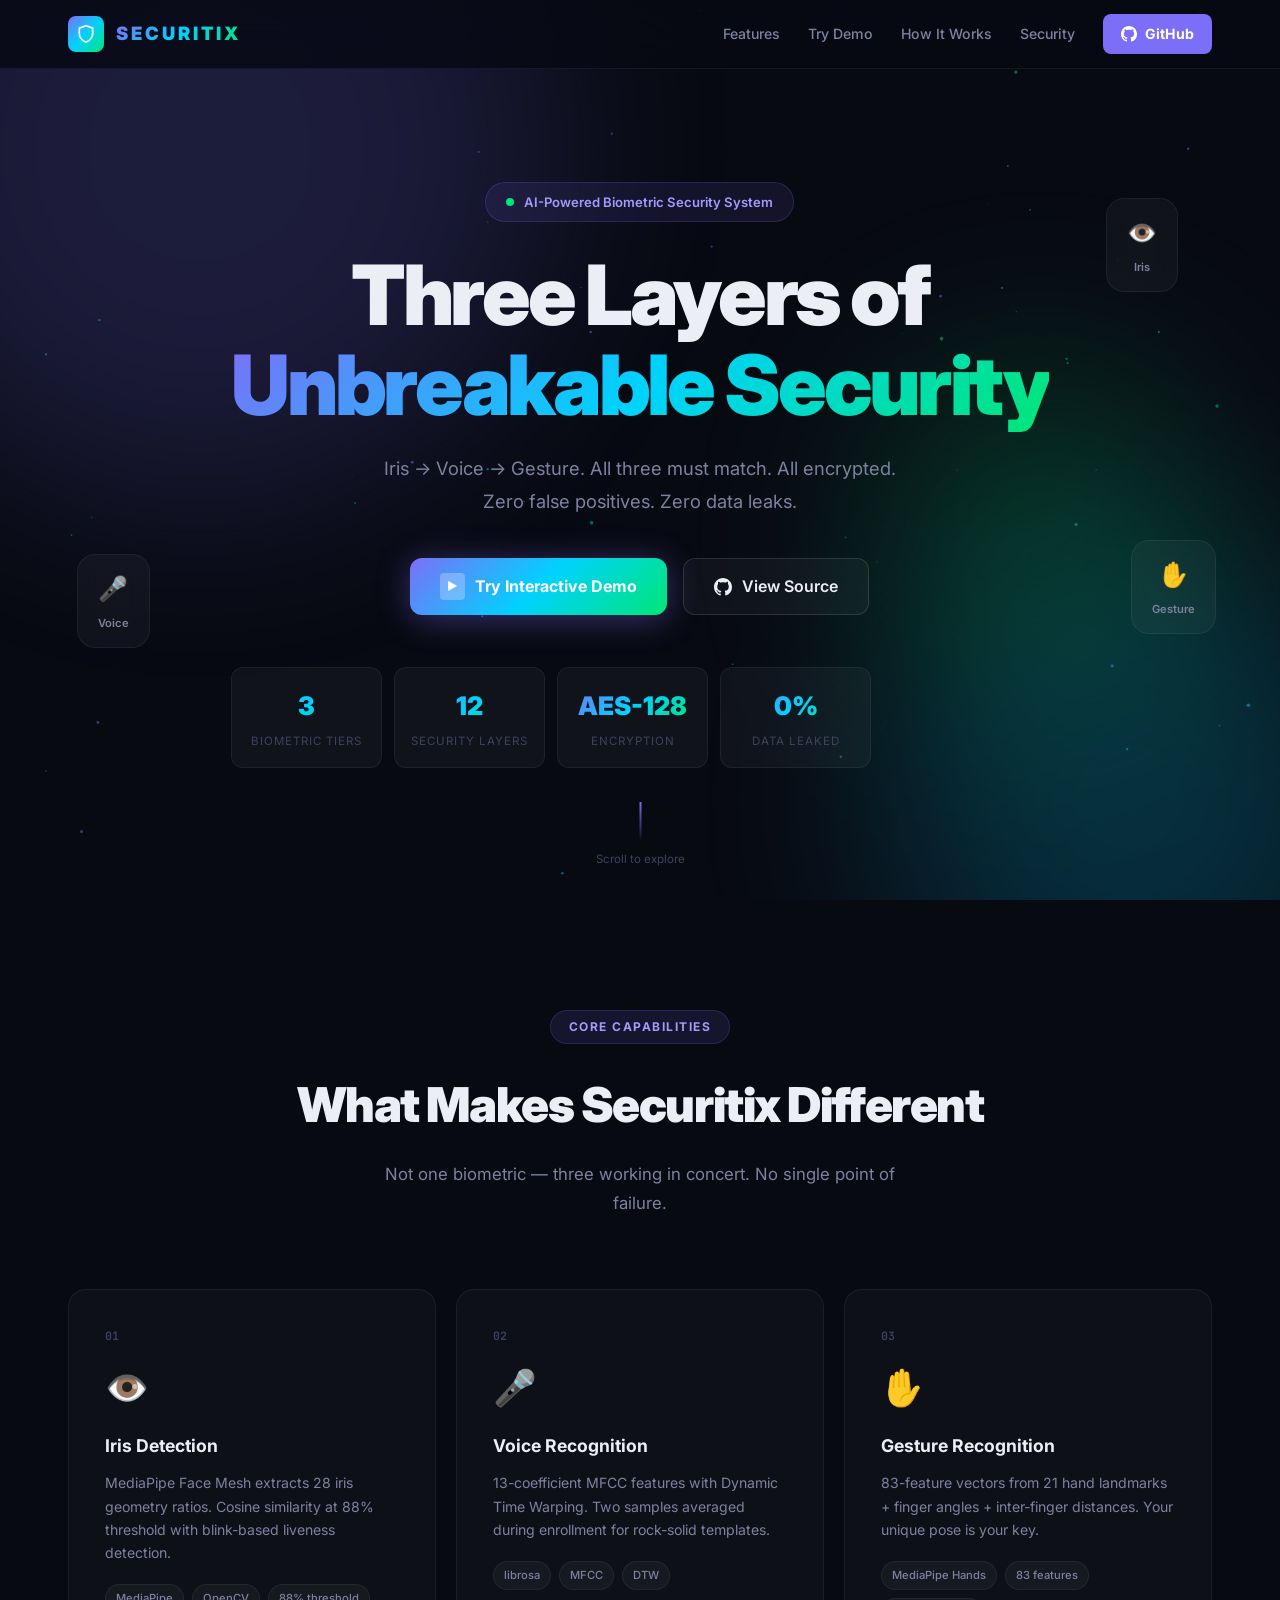
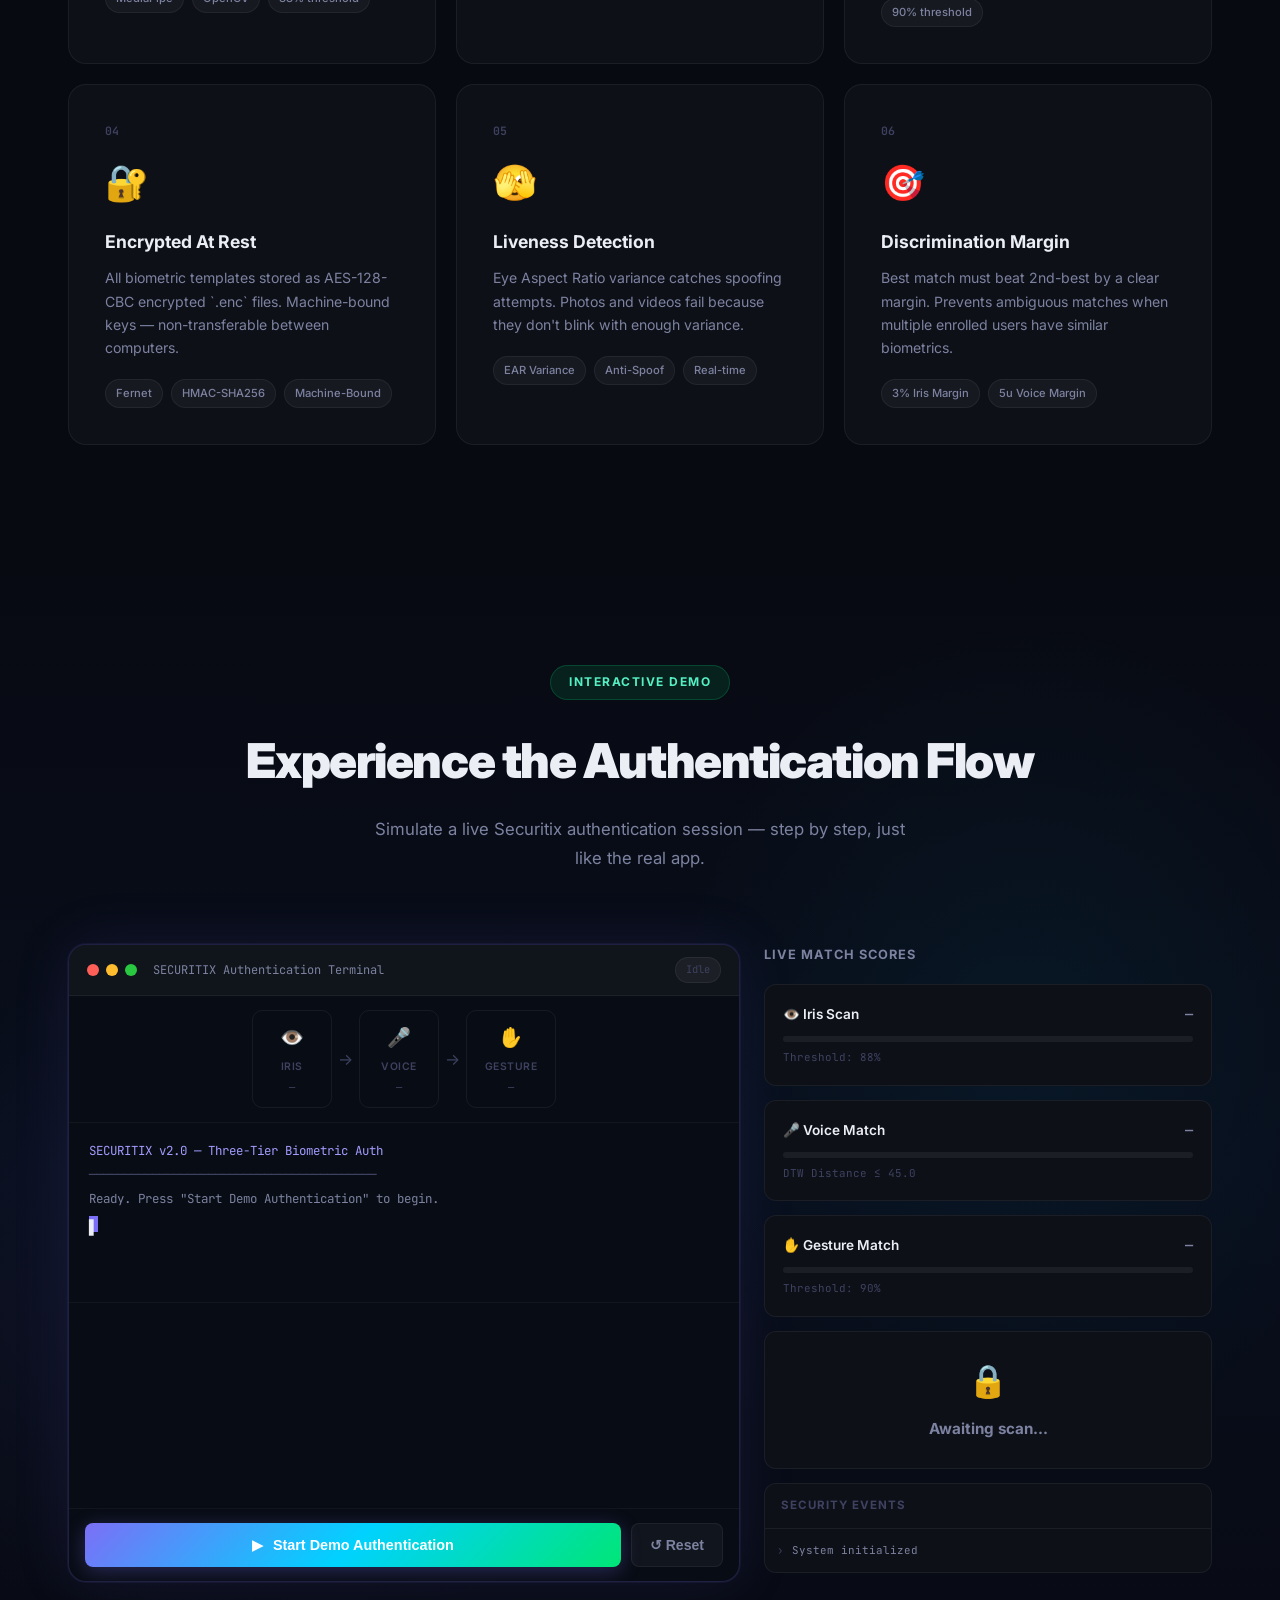
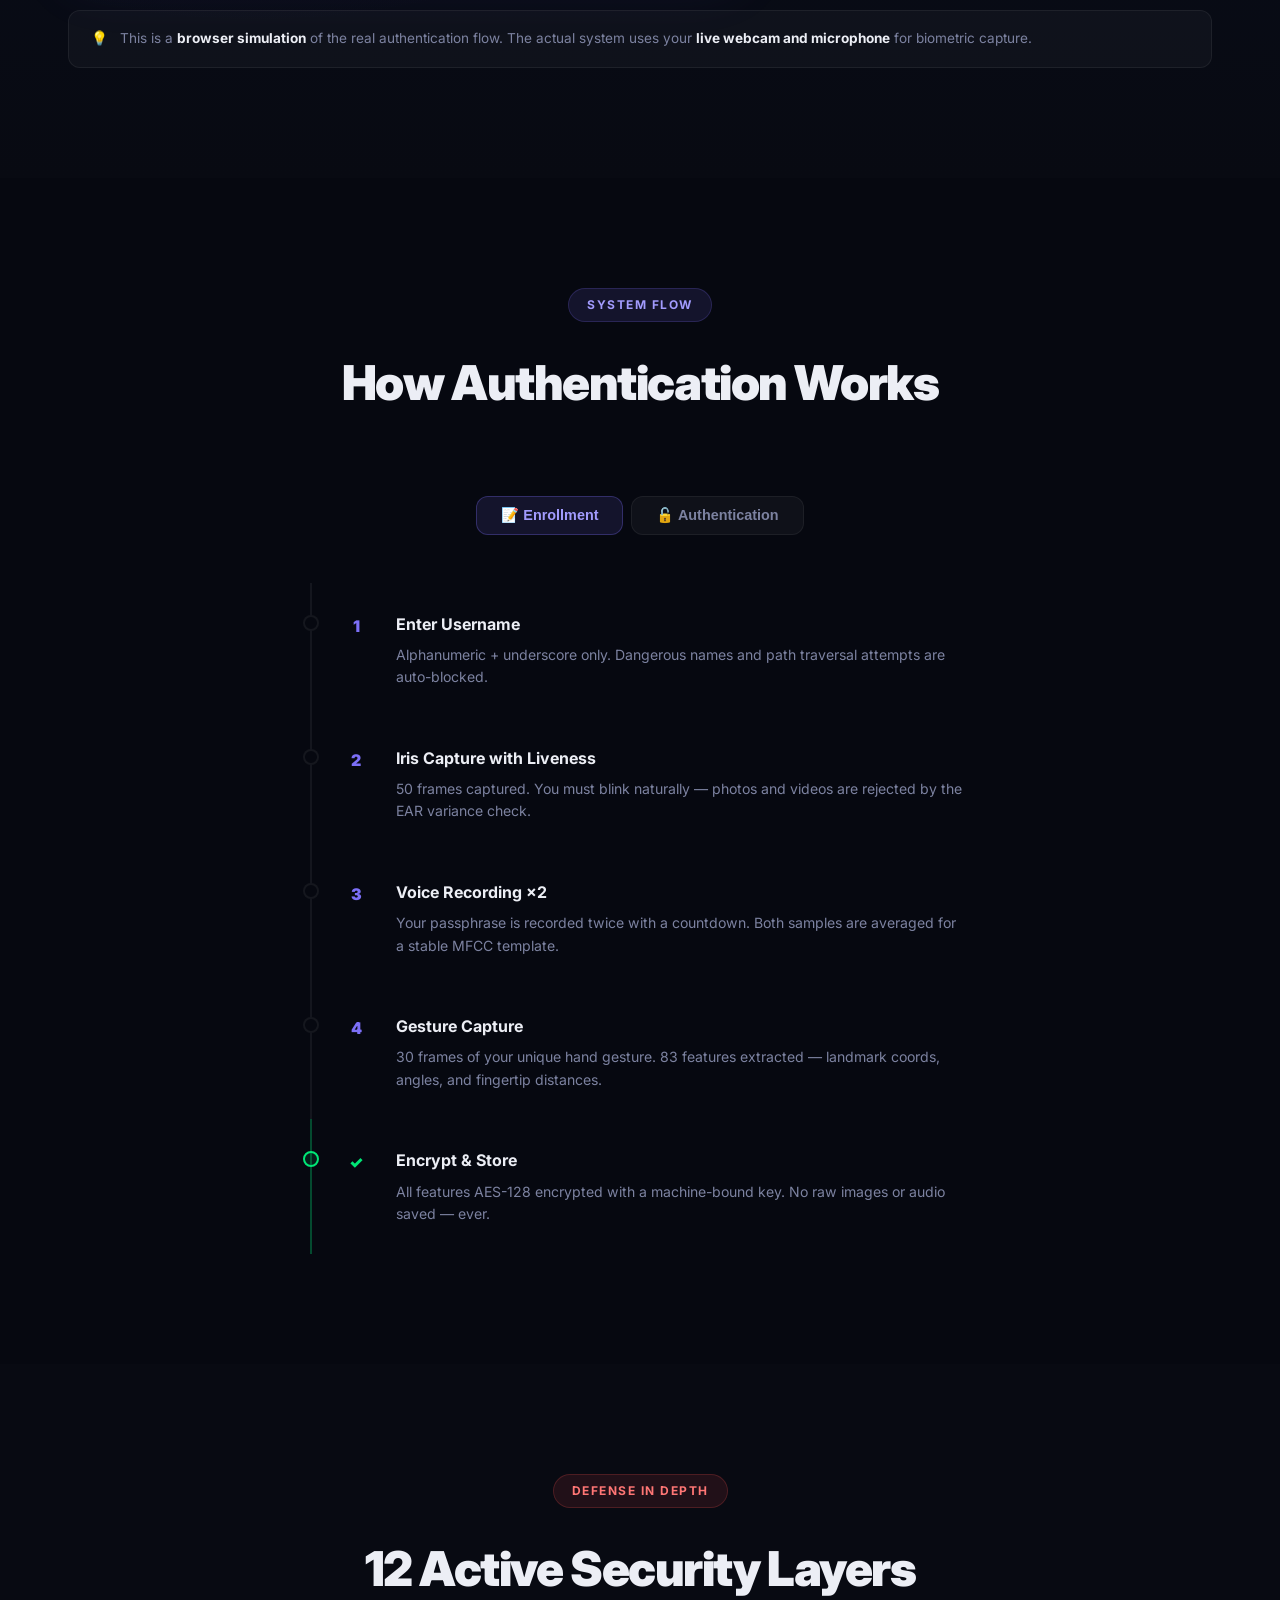
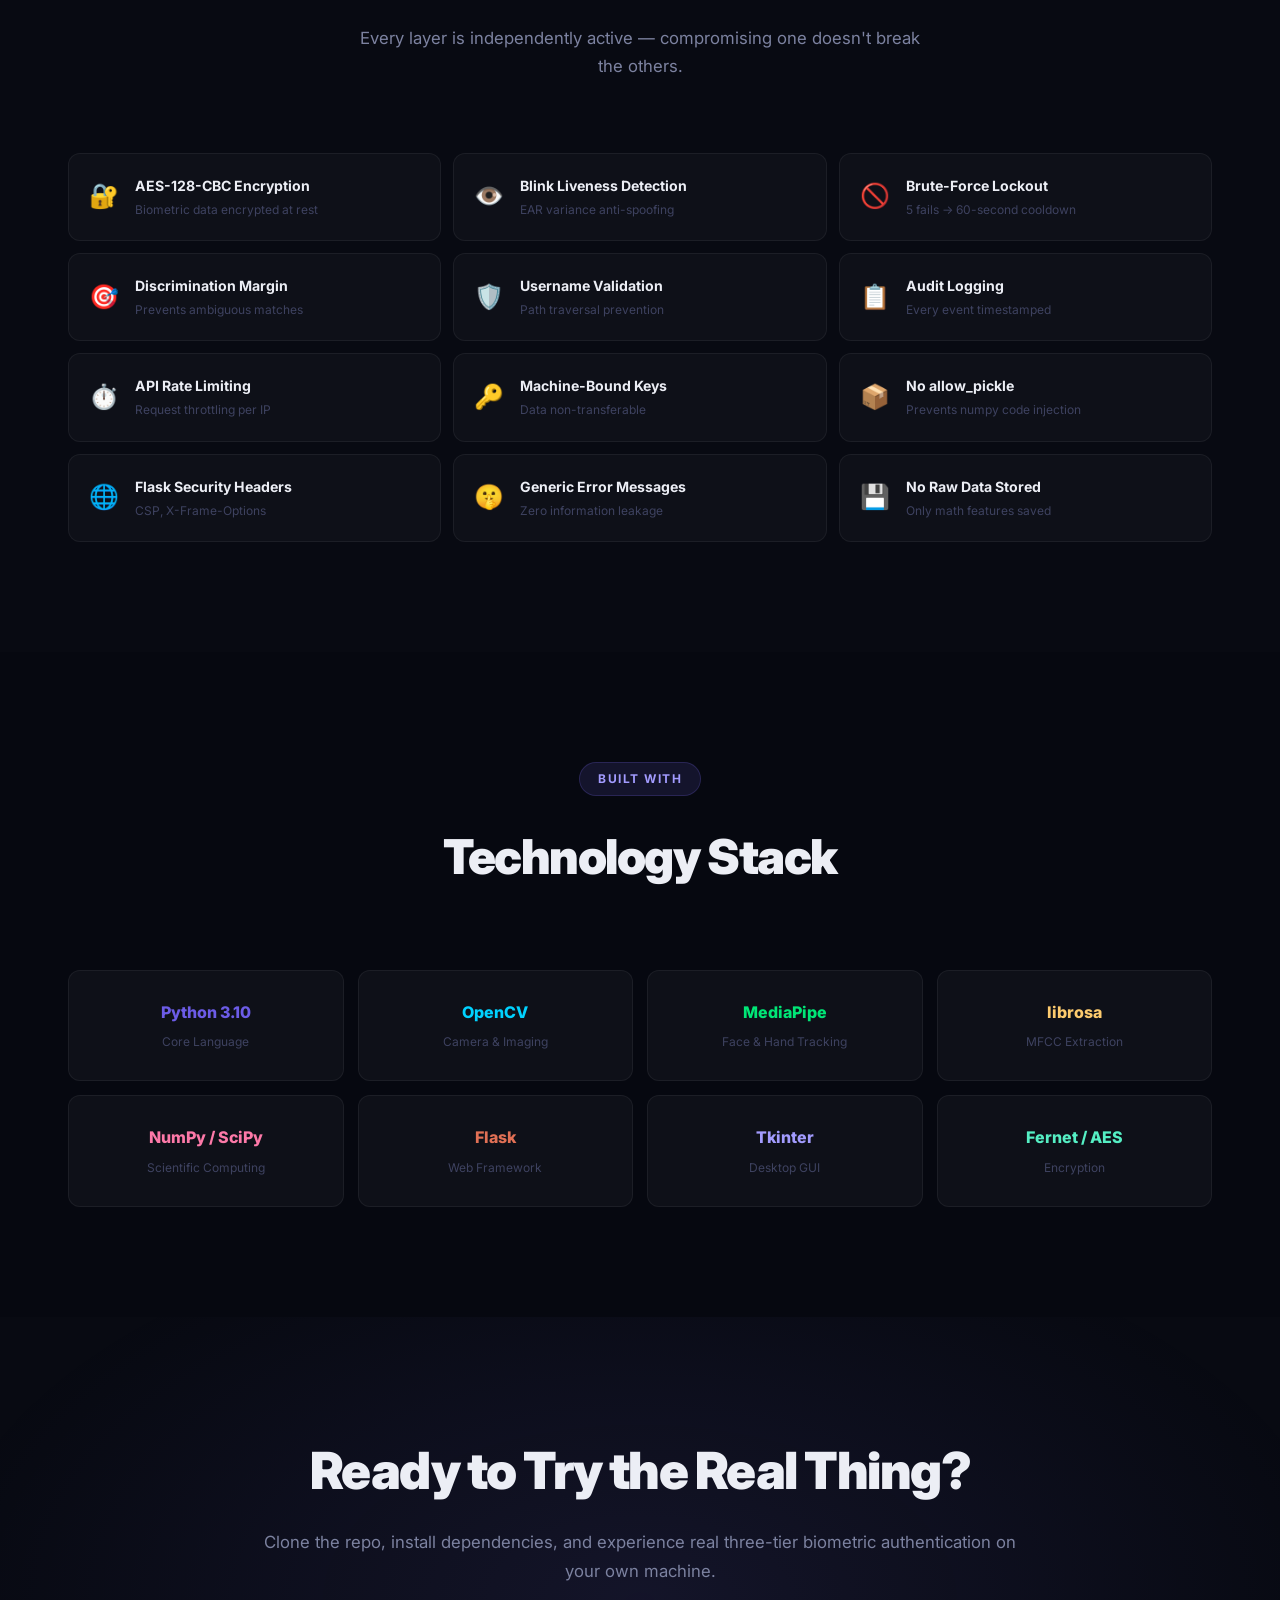
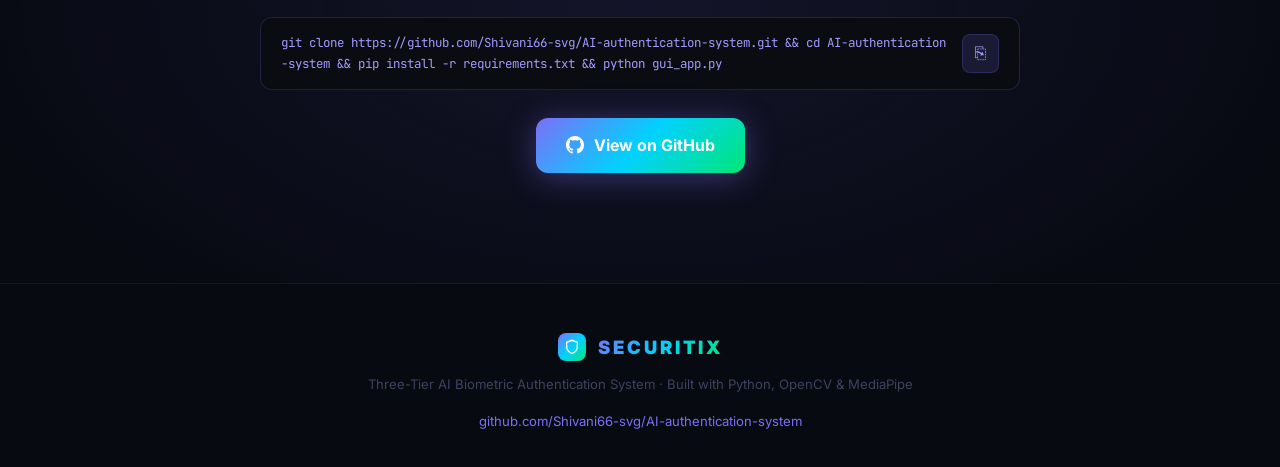
==== commit 26a2a1d7: "showcase: full mobile responsive redesign with interactive trial demo" ====
--- a/showcase/index.html
+++ b/showcase/index.html
@@ -34,9 +34,19 @@
                 GitHub
             </a>
         </div>
-        <button class="nav-mobile-btn" id="mobile-toggle">☰</button>
+        <button class="nav-mobile-btn" id="mobile-toggle" aria-label="Open menu">☰</button>
     </div>
 </nav>
+
+<!-- Mobile slide-out menu -->
+<div class="mobile-menu" id="mobile-menu">
+    <a href="#features" onclick="closeMobileMenu()">Features</a>
+    <a href="#trial" onclick="closeMobileMenu()">Try Demo</a>
+    <a href="#how-it-works" onclick="closeMobileMenu()">How It Works</a>
+    <a href="#security" onclick="closeMobileMenu()">Security</a>
+    <a href="#tech-stack" onclick="closeMobileMenu()">Tech Stack</a>
+    <a href="https://github.com/Shivani66-svg/AI-authentication-system" target="_blank" class="nav-cta">View on GitHub ↗</a>
+</div>
 
 <!-- ═══════════════════════ HERO ═══════════════════════ -->
 <section class="hero" id="hero">
--- a/showcase/style.css
+++ b/showcase/style.css
@@ -1,5 +1,6 @@
 /* ========================================================
    SECURITIX — Showcase CSS (v2 — Fantastic Edition)
+   Mobile-first refinements included
    ======================================================== */
 
 :root {
@@ -130,7 +131,30 @@
     transition: all .2s !important;
 }
 .nav-cta:hover { transform:translateY(-1px); filter:brightness(1.15); }
-.nav-mobile-btn { display:none; background:none; border:none; color:var(--text); font-size:1.4rem; cursor:pointer; }
+.nav-mobile-btn { display:none; background:none; border:none; color:var(--text); font-size:1.4rem; cursor:pointer; padding:6px 10px; border-radius:6px; }
+
+/* Mobile slide-out menu */
+.mobile-menu {
+    display:none;
+    position:fixed; top:56px; left:0; right:0;
+    background: rgba(8,10,18,.98);
+    backdrop-filter: blur(20px);
+    border-bottom: 1px solid var(--border);
+    padding: 16px 24px 24px;
+    flex-direction: column;
+    gap:4px;
+    z-index:190;
+}
+.mobile-menu.open { display:flex; animation: slideDown .25s ease; }
+@keyframes slideDown { from{opacity:0;transform:translateY(-10px);} to{opacity:1;transform:translateY(0);} }
+.mobile-menu a {
+    color:var(--text); text-decoration:none; font-size:1rem;
+    padding:12px 16px; border-radius:var(--rxs);
+    font-weight:500; display:block;
+    transition:background .2s;
+}
+.mobile-menu a:hover { background:rgba(255,255,255,.05); }
+.mobile-menu .nav-cta { background:var(--purple); color:white; margin-top:8px; text-align:center; }
 
 /* ── Hero ─────────────────────────────────────────────── */
 .hero {
@@ -138,7 +162,7 @@
     display:flex; flex-direction:column;
     align-items:center; justify-content:center;
     text-align:center;
-    padding: 130px 28px 80px;
+    padding: 130px 20px 80px;
     position:relative; overflow:hidden; z-index:1;
 }
 .hero-bg-orbs { position:absolute; inset:0; pointer-events:none; }
@@ -225,17 +249,18 @@
 .btn-hero-ghost:hover { background:rgba(255,255,255,.08); transform:translateY(-2px); }
 
 .hero-stats {
-    display:flex; justify-content:center; gap:16px; margin-top:64px;
-    flex-wrap:wrap;
+    display:grid;
+    grid-template-columns: repeat(4,1fr);
+    gap:12px; margin-top:52px; width:100%; max-width:640px;
     animation:fadeUp .8s .4s ease both;
 }
 .stat-card {
-    padding:20px 28px;
+    padding:16px 12px;
     background:rgba(255,255,255,.04);
     border:1px solid var(--border);
     border-radius:var(--rs);
     backdrop-filter:blur(12px);
-    text-align:center; min-width:120px;
+    text-align:center;
     transition:all .3s;
 }
 .stat-card:hover { border-color:var(--border-h); transform:translateY(-4px); }
@@ -367,8 +392,9 @@
 /* Tier progress bar */
 .tier-bar {
     display:flex; align-items:center; justify-content:center;
-    gap:4px; padding:16px 24px;
+    gap:4px; padding:14px 16px;
     border-bottom:1px solid rgba(255,255,255,.04);
+    flex-wrap:wrap;
 }
 .tier-item {
     display:flex; flex-direction:column; align-items:center; gap:4px;
@@ -392,8 +418,8 @@
 /* Terminal output */
 .terminal-output {
     font-family:var(--mono); font-size:.78rem;
-    padding:20px 24px; min-height:220px; max-height:220px;
-    overflow-y:auto; line-height:2;
+    padding:16px 20px; min-height:180px; max-height:220px;
+    overflow-y:auto; line-height:1.9;
     border-bottom:1px solid rgba(255,255,255,.04);
 }
 .terminal-output::-webkit-scrollbar { width:4px; }
@@ -414,10 +440,12 @@
 
 /* Trial controls */
 .trial-controls {
-    display:flex; gap:12px; padding:16px 20px;
+    display:flex; gap:10px; padding:14px 16px;
+    flex-wrap:wrap;
 }
 .trial-btn-primary {
-    flex:1; display:flex; align-items:center; justify-content:center; gap:10px;
+    flex:1; min-width:180px;
+    display:flex; align-items:center; justify-content:center; gap:10px;
     padding:13px 20px;
     background:var(--grad);
     color:white; font-weight:700; font-size:.9rem;
@@ -426,6 +454,7 @@
     box-shadow:0 4px 20px rgba(124,111,247,.3);
 }
 .trial-btn-primary:hover { transform:translateY(-2px); filter:brightness(1.1); }
+.trial-btn-primary:active { transform:scale(.98); }
 .trial-btn-primary:disabled { opacity:.5; cursor:not-allowed; transform:none; }
 .trial-btn-ghost {
     padding:13px 18px;
@@ -433,7 +462,7 @@
     border:1px solid var(--border);
     color:var(--muted); font-size:.88rem; font-weight:600;
     border-radius:var(--rxs);
-    cursor:pointer; transition:all .2s;
+    cursor:pointer; transition:all .2s; white-space:nowrap;
 }
 .trial-btn-ghost:hover { background:rgba(255,255,255,.08); color:var(--text); }
 
@@ -690,14 +719,71 @@
     .tech-grid { grid-template-columns:repeat(2,1fr); }
     .hero-floaters { display:none; }
 }
-@media (max-width:640px) {
-    .features-grid { grid-template-columns:1fr; }
+
+/* Tablet */
+@media (max-width:768px) {
+    .nav-links a:not(.nav-cta) { display:none; }
+    .nav-links .nav-cta { display:none; } /* moved to mobile menu */
+    .nav-mobile-btn { display:block; }
+    .hero-stats { grid-template-columns: repeat(2,1fr); max-width:340px; }
+    .trial-wrapper { grid-template-columns:1fr; }
+    .cta-code-block { flex-direction:column; gap:8px; }
+    .cta-code-block code { word-break:break-all; font-size:.72rem; }
+}
+
+/* Phone */
+@media (max-width:480px) {
+    .container { padding:0 16px; }
+    .section { padding:64px 0; }
+    .section-header { margin-bottom:48px; }
+
+    /* Hero */
+    .hero { padding:110px 16px 60px; }
+    .hero-title { font-size:clamp(2rem,9vw,3rem); }
+    .hero-desc { font-size:.95rem; }
+    .hero-cta-group { flex-direction:column; align-items:center; }
+    .btn-hero-primary, .btn-hero-ghost { width:100%; max-width:320px; justify-content:center; }
+    .hero-stats { grid-template-columns:repeat(2,1fr); gap:10px; }
+    .stat-val { font-size:1.3rem; }
+    .stat-lbl { font-size:.65rem; }
+
+    /* Features */
+    .features-grid { grid-template-columns:1fr; gap:14px; }
+    .feat-card { padding:24px; }
+
+    /* Trial */
+    .trial-panel { border-radius:var(--rs); }
+    .tier-bar { gap:3px; padding:12px 10px; }
+    .tier-item { min-width:68px; padding:8px 10px; }
+    .tier-icon { font-size:1rem; }
+    .tier-arrow { font-size:.75rem; }
+    .terminal-output { font-size:.72rem; min-height:160px; max-height:180px; padding:12px 14px; }
+    .trial-controls { flex-direction:column; }
+    .trial-btn-ghost { text-align:center; }
+    .score-tier { padding:14px; }
+    .trial-scores { gap:10px; }
+
+    /* Security */
     .security-wall { grid-template-columns:1fr; }
-    .tech-grid { grid-template-columns:repeat(2,1fr); }
-    .section { padding:72px 0; }
-    .hero-stats { gap:10px; }
-    .stat-card { min-width:100px; padding:14px 16px; }
-    .nav-links a:not(.nav-cta) { display:none; }
-    .nav-mobile-btn { display:block; }
-    .hero-title { font-size:clamp(2.2rem,10vw,3.5rem); }
-}
+    .sw-item { padding:14px; }
+    .sw-info strong { font-size:.82rem; }
+
+    /* Tech */
+    .tech-grid { grid-template-columns:repeat(2,1fr); gap:10px; }
+    .tech-card { padding:20px 14px; }
+
+    /* HIW */
+    .hiw-step { padding:20px 16px; margin-left:12px; gap:16px; }
+    .hiw-tab { padding:9px 16px; font-size:.82rem; }
+
+    /* CTA */
+    .section-cta { padding:72px 16px; }
+    .cta-content h2 { font-size:clamp(1.7rem,7vw,2.5rem); }
+
+    /* Footer */
+    .footer { padding:36px 0 24px; }
+    .footer-sub { font-size:.75rem; }
+
+    /* Nav */
+    .nav-container { padding:0 16px; }
+}
